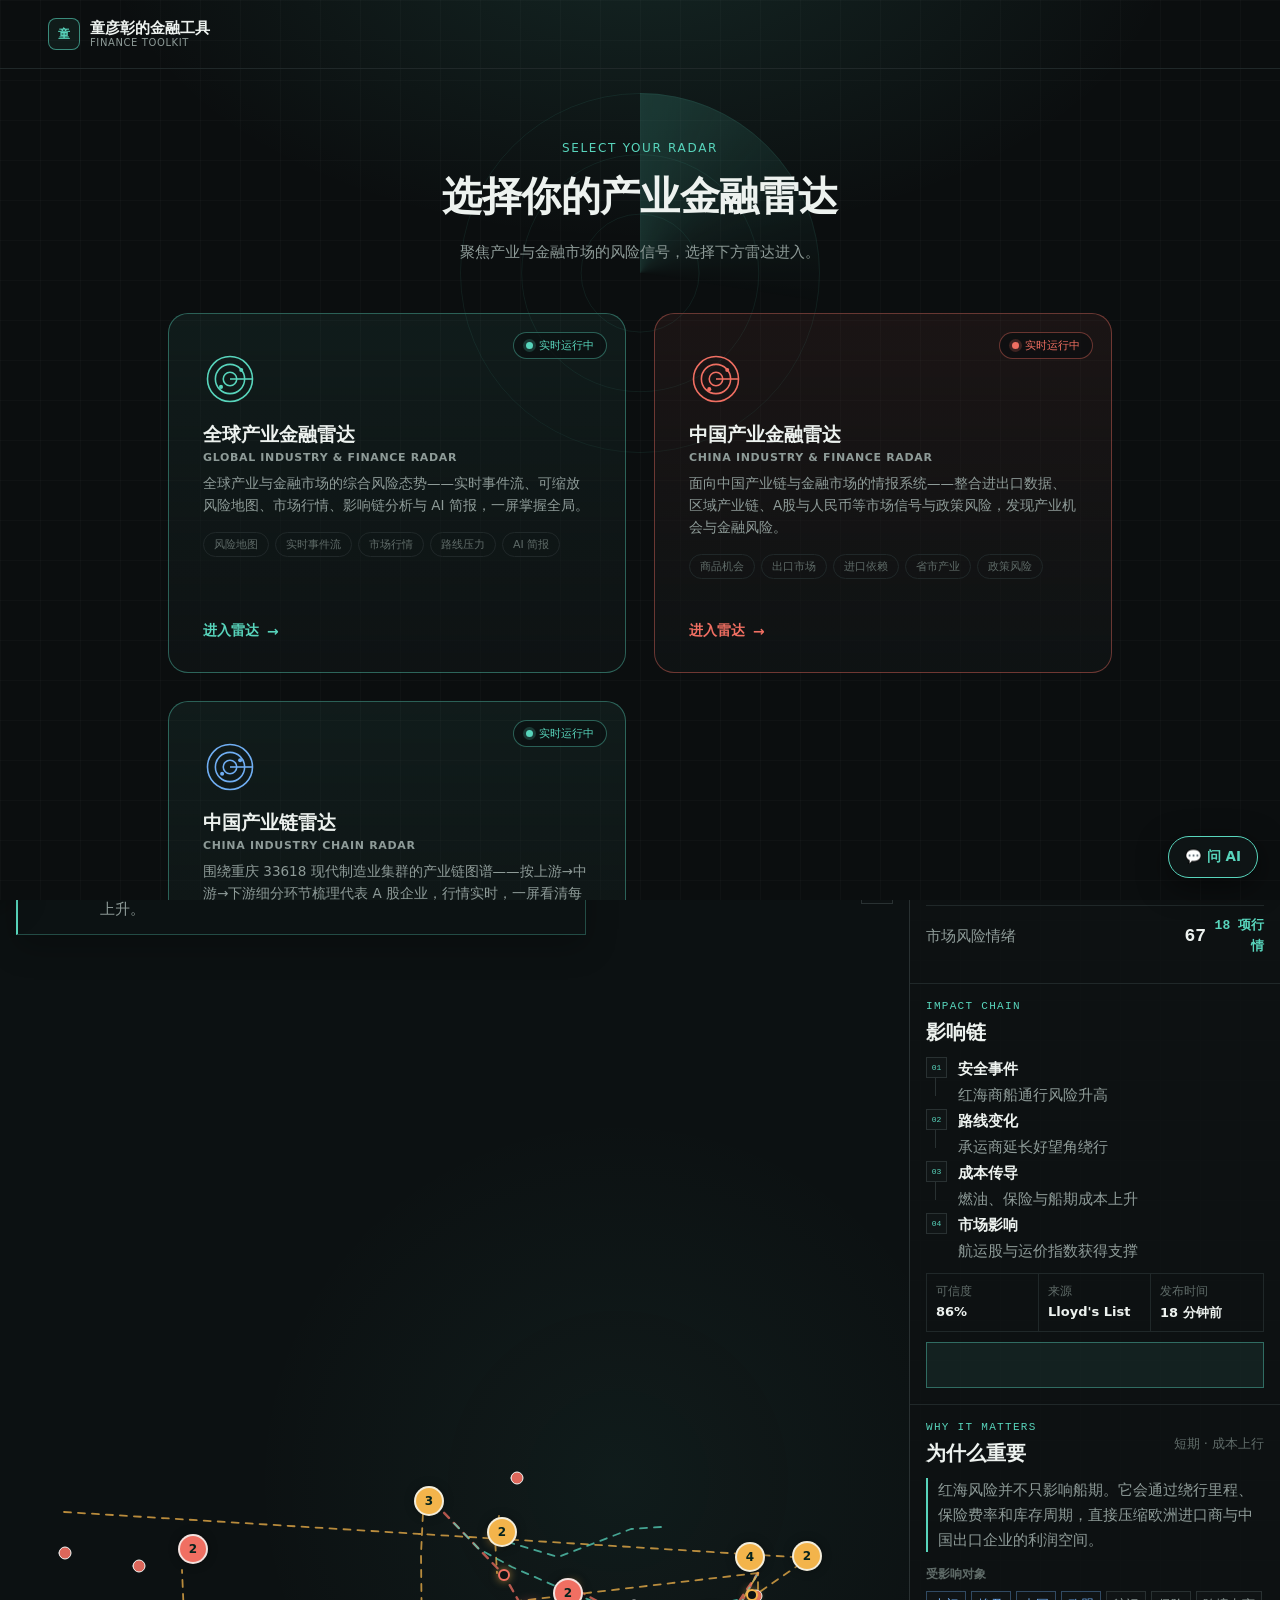
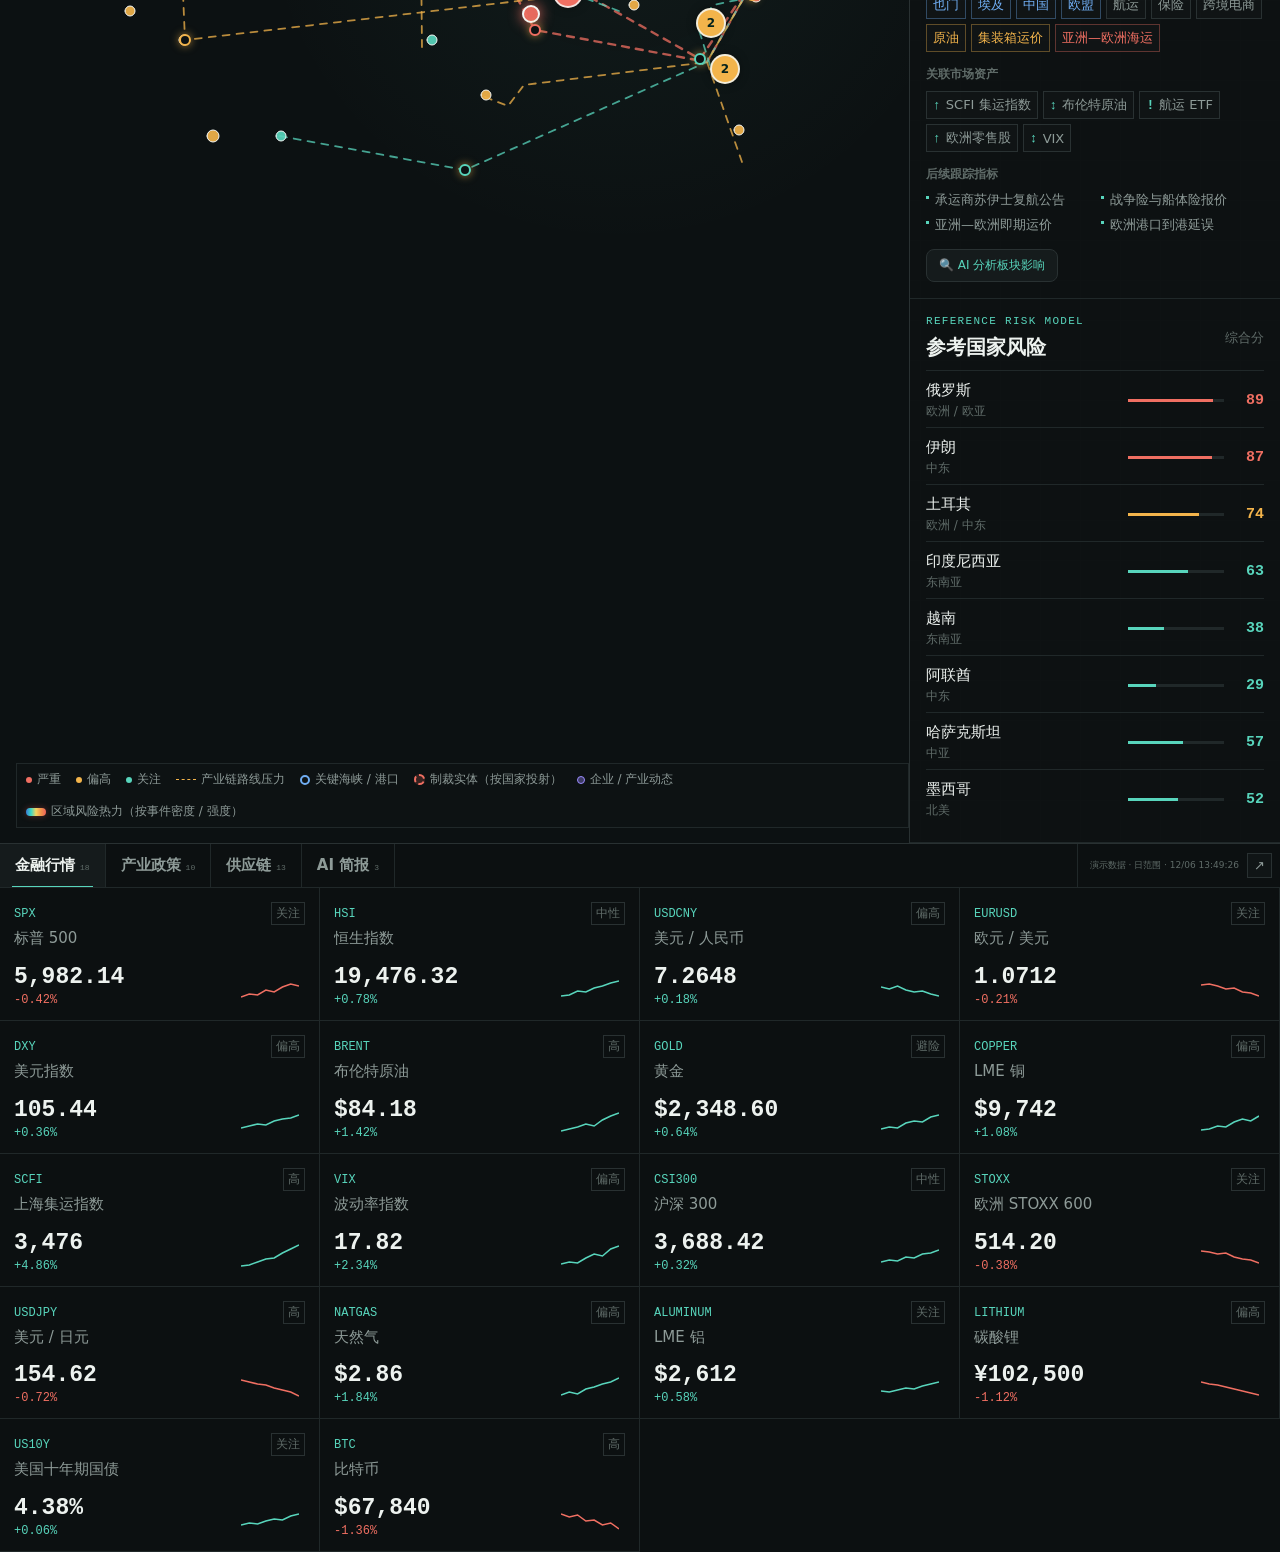
==== 金融雷达/global-app/index.html @ a9cc281f "初始提交：国际·中国产业金融雷达 以物理AI（具身智能）为核心主线的产业金融情报终端，纯 Node.js 零依赖。  - 中国产业金融雷达：省级地图 + 8 个情报标签，全 31 省产业政策与省域产业" ====
<!doctype html>
<html lang="zh-CN">
  <head>
    <meta charset="UTF-8" />
    <meta name="viewport" content="width=device-width, initial-scale=1.0" />
    <meta
      name="description"
      content="GeoTrade Radar - 全球地缘政治、贸易、供应链与金融市场风险终端"
    />
    <title>童彦彰的金融工具</title>
    <link rel="stylesheet" href="./vendor/leaflet/leaflet.css" />
    <link rel="stylesheet" href="./vendor/markercluster/MarkerCluster.css" />
    <link rel="stylesheet" href="./vendor/markercluster/MarkerCluster.Default.css" />
    <link rel="stylesheet" href="./styles.css" />
  </head>
  <body>

    <!-- 登录后：雷达选择界面 -->
    <div class="radar-select" id="radar-select">
      <header class="rs-header">
        <div class="rs-brand">
          <span class="rs-brand-mark">童</span>
          <span class="rs-brand-name">
            <strong>童彦彰的金融工具</strong>
            <em>Finance Toolkit</em>
          </span>
        </div>
      </header>

      <section class="rs-hero">
        <div class="rs-sweep" aria-hidden="true">
          <span class="rs-ring"></span>
          <span class="rs-ring"></span>
          <span class="rs-ring"></span>
          <span class="rs-beam"></span>
        </div>
        <span class="rs-eyebrow">SELECT YOUR RADAR</span>
        <h1>选择你的产业金融雷达</h1>
        <p style="white-space:nowrap">聚焦产业与金融市场的风险信号，选择下方雷达进入。</p>
      </section>

      <section class="rs-grid">
        <button class="rs-card rs-card--active rs-card--wide" data-radar="global" type="button" data-accent="teal">
          <span class="rs-status rs-status--live"><i></i>实时运行中</span>
          <span class="rs-ico" aria-hidden="true">
            <svg viewBox="0 0 48 48"><circle cx="24" cy="24" r="20"/><circle cx="24" cy="24" r="13"/><circle cx="24" cy="24" r="6"/><line class="rs-ico-sweep" x1="24" y1="24" x2="44" y2="24"/><circle class="rs-blip" cx="34" cy="16" r="1.8"/><circle class="rs-blip" cx="16" cy="31" r="1.8"/></svg>
          </span>
          <h2>全球产业金融雷达<em>Global Industry &amp; Finance Radar</em></h2>
          <p>全球产业与金融市场的综合风险态势——实时事件流、可缩放风险地图、市场行情、影响链分析与 AI 简报，一屏掌握全局。</p>
          <div class="rs-tags">
            <span>风险地图</span><span>实时事件流</span><span>市场行情</span><span>路线压力</span><span>AI 简报</span>
          </div>
          <span class="rs-enter">进入雷达 <b aria-hidden="true">→</b></span>
        </button>

        <button class="rs-card rs-card--active rs-card--china" data-radar="china" type="button" data-accent="red">
          <span class="rs-status rs-status--live"><i></i>实时运行中</span>
          <span class="rs-ico" aria-hidden="true">
            <svg viewBox="0 0 48 48"><circle cx="24" cy="24" r="20"/><circle cx="24" cy="24" r="13"/><circle cx="24" cy="24" r="6"/><line class="rs-ico-sweep" x1="24" y1="24" x2="44" y2="24"/><circle class="rs-blip" cx="34" cy="16" r="1.8"/><circle class="rs-blip" cx="18" cy="33" r="1.8"/></svg>
          </span>
          <h2>中国产业金融雷达<em>China Industry &amp; Finance Radar</em></h2>
          <p>面向中国产业链与金融市场的情报系统——整合进出口数据、区域产业链、A股与人民币等市场信号与政策风险，发现产业机会与金融风险。</p>
          <div class="rs-tags">
            <span>商品机会</span><span>出口市场</span><span>进口依赖</span><span>省市产业</span><span>政策风险</span>
          </div>
          <span class="rs-enter">进入雷达 <b aria-hidden="true">→</b></span>
        </button>

        <button class="rs-card rs-card--active rs-card--chain" data-radar="chain" type="button" data-accent="blue">
          <span class="rs-status rs-status--live"><i></i>实时运行中</span>
          <span class="rs-ico" aria-hidden="true">
            <svg viewBox="0 0 48 48"><circle cx="24" cy="24" r="20"/><circle cx="24" cy="24" r="13"/><circle cx="24" cy="24" r="6"/><line class="rs-ico-sweep" x1="24" y1="24" x2="44" y2="24"/><circle class="rs-blip" cx="33" cy="18" r="1.8"/><circle class="rs-blip" cx="17" cy="30" r="1.8"/></svg>
          </span>
          <h2>中国产业链雷达<em>China Industry Chain Radar</em></h2>
          <p>围绕重庆 33618 现代制造业集群的产业链图谱——按上游→中游→下游细分环节梳理代表 A 股企业，行情实时，一屏看清每条产业链的全貌与冷暖。</p>
          <div class="rs-tags">
            <span>产业链图谱</span><span>上下游细分</span><span>代表企业</span><span>实时行情</span><span>33618 集群</span>
          </div>
          <span class="rs-enter">进入雷达 <b aria-hidden="true">→</b></span>
        </button>
      </section>
    </div>

    <div class="app-shell" id="app-shell" hidden>
      <header class="topbar">
        <button class="icon-button mobile-menu" id="mobile-menu" type="button" title="切换事件流">
          <span aria-hidden="true">☰</span>
        </button>

        <div class="topbar-home">
          <button class="topbar-back" id="global-back" type="button" title="返回雷达选择"><span aria-hidden="true">←</span> 返回</button>
          <div class="brand-lockup" id="brand-home" role="button" tabindex="0" title="返回雷达选择" aria-label="返回雷达选择">
            <div class="brand-mark">童</div>
            <div>
              <strong>童彦彰的金融工具</strong>
              <span>全球产业金融风险终端</span>
            </div>
          </div>
        </div>


        <div class="topbar-actions">
          <div class="period-selector" id="period-selector" aria-label="数据时间范围">
            <button class="period-button active" data-period="day" type="button">日</button>
            <button class="period-button" data-period="week" type="button">周</button>
            <button class="period-button" data-period="month" type="button">月</button>
          </div>
          <div class="reading-controls" aria-label="阅读字号">
            <span>阅读字号</span>
            <button class="reading-button" id="font-decrease" type="button" title="减小字号">A−</button>
            <button class="reading-button active" id="font-increase" type="button" title="增大字号">A+</button>
          </div>
          <div class="live-state" id="sync-state" title="数据同步状态">
            <i></i>
            <span id="sync-mode">正在同步</span>
          </div>
          <div class="updated-at">
            <span>最近更新</span>
            <strong id="updated-at">14:32 CST</strong>
          </div>
          <button class="icon-button" id="refresh-data" type="button" title="刷新数据">
            <span aria-hidden="true">↻</span>
          </button>
        </div>
      </header>

      <aside class="event-rail" id="event-rail">
        <div class="rail-heading">
          <div>
            <span class="eyebrow">LIVE EVENT STREAM</span>
            <h1>全球事件流</h1>
          </div>
          <span class="event-count" id="event-count">20</span>
        </div>

        <div class="filter-row" id="category-filters" aria-label="事件分类筛选"></div>

        <label class="risk-toggle">
          <input id="high-risk-only" type="checkbox" />
          <span></span>
          仅显示高风险事件
        </label>

        <label class="risk-toggle">
          <input id="my-radar-only" type="checkbox" />
          <span></span>
          我的雷达（按我的画像过滤）
          <button class="icon-button" id="profile-edit-button" type="button" title="设置我的画像" style="margin-left:auto">⚙</button>
        </label>

        <div class="event-list" id="event-list" aria-live="polite"></div>
      </aside>

      <main class="workspace">
        <section class="risk-overview" aria-label="全球风险总览">
          <div class="overview-intro">
            <span class="eyebrow" id="risk-period-label">DAILY RISK PULSE</span>
            <h2 id="risk-overview-title">今日全球风险总览</h2>
            <p id="risk-overview-summary">正在同步全球事件、市场行情与官方制裁更新。</p>
            <div class="source-strip" id="data-sources" aria-label="数据来源状态"></div>
          </div>
          <div class="overview-metric" title="地缘政治风险 = 当前『能源 / 制裁』类实时事件的平均风险分。系统按关键词给每条事件打分（war/ban/sanction/crisis→高分），再取均值。分越高=地缘扰动越强。数据来源：GDELT / Google News / RSS 实时事件。">
            <span>地缘政治风险 <i class="metric-info">ⓘ</i></span>
            <strong class="negative" id="geopolitical-risk">82</strong>
            <small id="geopolitical-risk-note">高风险事件综合</small>
          </div>
          <div class="overview-metric" title="产业政策风险 = 当前『政策 / 制裁管制』类实时事件的平均风险分（关税 / 出口管制类关键词得高分）。分越高=政策扰动越强。数据来源：实时全球事件流。">
            <span>产业政策风险 <i class="metric-info">ⓘ</i></span>
            <strong class="negative" id="policy-risk">76</strong>
            <small id="policy-risk-note">关税 / 出口管制</small>
          </div>
          <div class="overview-metric" title="供应链压力 = 当前『航运 / 供应链』类实时事件的平均风险分（红海 / 港口 / 断供类关键词得高分）。分越高=供应链越紧张。数据来源：实时全球事件流。">
            <span>供应链压力 <i class="metric-info">ⓘ</i></span>
            <strong class="negative" id="supply-risk">78</strong>
            <small id="supply-risk-note">航运 / 港口 / 路线</small>
          </div>
          <div class="overview-metric" title="市场风险情绪 = 有VIX恐慌指数时按 40+(VIX−12)×3 算；无VIX时按 48 + 各市场当日涨跌幅绝对值之和。分越高=市场越恐慌波动。数据来源：VIX / 全球市场实时行情。">
            <span>市场风险情绪 <i class="metric-info">ⓘ</i></span>
            <strong class="status-high" id="market-risk">65</strong>
            <small id="market-risk-note">行情同步中</small>
          </div>
          <div class="overview-opportunity">
            <span>机会信号</span>
            <strong>东南亚先进制造</strong>
            <small>供应链替代 · 机会分 81</small>
          </div>
        </section>

        <section class="map-stage" aria-label="全球事件地图">
          <div class="map-toolbar">
            <div>
              <span class="eyebrow">GLOBAL EVENT MAP</span>
              <h2>全球产业金融风险态势</h2>
            </div>
            <div class="map-metrics">
              <div>
                <span>高风险事件</span>
                <strong id="high-risk-count">8</strong>
              </div>
              <div>
                <span>受影响路线</span>
                <strong>12</strong>
              </div>
              <div>
                <span>市场压力</span>
                <strong class="status-high">偏高</strong>
              </div>
            </div>
            <div class="map-layer-controls" id="map-layer-controls" aria-label="地图图层">
              <button class="layer-button active" data-layer="events" type="button">事件 <b>20</b></button>
              <button class="layer-button active" data-layer="routes" type="button">路线 <b>6</b></button>
              <button class="layer-button active" data-layer="chokepoints" type="button">海峡 <b>8</b></button>
              <button class="layer-button" data-layer="ports" type="button">港口 <b>8</b></button>
              <button class="layer-button" data-layer="industry" type="button">企业动态 <b id="industry-layer-count">0</b></button>
              <button class="layer-button" data-layer="heatmap" type="button">风险热力图</button>
            </div>
          </div>

          <div class="map-canvas" id="map-canvas">
            <img
              class="detailed-world-map"
              src="https://raw.githubusercontent.com/flekschas/simple-world-map/master/world-map.min.svg"
              alt=""
              aria-hidden="true"
            />
            <div id="leaflet-map" aria-label="可缩放全球风险地图"></div>
            <svg class="world-map" viewBox="0 0 1000 500" aria-hidden="true">
              <defs>
                <pattern id="grid" width="50" height="50" patternUnits="userSpaceOnUse">
                  <path d="M 50 0 L 0 0 0 50" fill="none" stroke="currentColor" stroke-width="0.7" />
                </pattern>
                <filter id="soft-glow">
                  <feGaussianBlur stdDeviation="2.5" result="coloredBlur" />
                  <feMerge>
                    <feMergeNode in="coloredBlur" />
                    <feMergeNode in="SourceGraphic" />
                  </feMerge>
                </filter>
              </defs>
              <rect width="1000" height="500" class="map-grid" fill="url(#grid)" />
              <g class="continents">
                <path d="M78 113 L121 76 205 68 263 96 286 133 257 161 226 154 208 185 175 198 148 174 112 168 90 145Z" />
                <path d="M222 203 L254 220 270 265 259 309 277 343 249 413 224 390 214 333 194 292 198 245Z" />
                <path d="M449 91 L501 70 548 80 564 109 609 98 647 116 696 112 731 137 790 132 842 159 883 188 856 214 797 201 760 219 713 211 672 188 625 191 591 170 546 175 522 149 476 151 446 128Z" />
                <path d="M491 181 L542 178 582 211 605 267 582 331 542 386 511 361 501 309 473 269 466 219Z" />
                <path d="M801 323 L850 307 903 334 916 372 880 398 830 389 796 358Z" />
                <path d="M390 116 L414 103 432 113 423 133 399 139Z" />
                <path d="M906 212 L924 221 918 244 903 237Z" />
              </g>
              <g class="country-lines">
                <path d="M112 108 L151 126 173 116 205 137 250 132" />
                <path d="M128 164 L154 143 205 151 230 178" />
                <path d="M205 221 L240 247 221 279 264 300" />
                <path d="M218 319 L256 344 M229 373 L260 389" />
                <path d="M477 121 L518 112 545 131 570 111 600 132 640 118" />
                <path d="M528 174 L540 210 575 226 591 255" />
                <path d="M492 235 L536 250 568 239 602 273" />
                <path d="M513 296 L552 283 585 309 M533 341 L566 353" />
                <path d="M619 141 L650 166 684 150 712 176 750 166 790 193 826 186" />
                <path d="M643 188 L682 204 710 195 744 219 780 211 818 235" />
                <path d="M705 229 L742 248 775 237 806 263" />
                <path d="M809 334 L848 351 878 337 M826 379 L866 365 898 381" />
              </g>
              <g class="route-lines" filter="url(#soft-glow)">
                <path d="M760 205 Q625 125 500 205" />
                <path d="M755 214 Q650 280 570 247" />
                <path d="M735 226 Q835 280 876 350" />
                <path d="M720 211 Q490 300 245 185" />
              </g>
              <g class="map-labels">
                <text x="160" y="135">NORTH AMERICA</text>
                <text x="220" y="300">SOUTH AMERICA</text>
                <text x="515" y="125">EUROPE</text>
                <text x="520" y="265">AFRICA</text>
                <text x="725" y="160">ASIA</text>
                <text x="835" y="360">OCEANIA</text>
                <text x="576" y="198">SUEZ</text>
                <text x="642" y="209">HORMUZ</text>
                <text x="750" y="247">MALACCA</text>
                <text x="200" y="222">PANAMA</text>
              </g>
            </svg>

            <div class="map-markers" id="map-markers"></div>

            <div class="map-actions">
              <button class="icon-button" id="map-zoom-in" type="button" title="放大地图">＋</button>
              <button class="icon-button" id="map-zoom-out" type="button" title="缩小地图">−</button>
              <button class="icon-button" id="map-reset" type="button" title="重置地图">⌂</button>
            </div>

            <div class="map-legend">
              <span><i class="critical"></i> 严重</span>
              <span><i class="elevated"></i> 偏高</span>
              <span><i class="guarded"></i> 关注</span>
              <span class="route-legend">产业链路线压力</span>
              <span class="node-legend">关键海峡 / 港口</span>
              <span class="sanction-legend">制裁实体（按国家投射）</span>
              <span class="industry-legend">企业 / 产业动态</span>
              <span class="heatmap-legend">区域风险热力（按事件密度 / 强度）</span>
            </div>

            <div class="route-snapshot">
              <span class="eyebrow">ROUTE PRESSURE</span>
              <div><strong>88</strong><span>中国—欧洲海运</span><b class="negative">+18% 成本</b></div>
              <div><strong>86</strong><span>波斯湾—东亚能源</span><b class="negative">+9% 保险</b></div>
              <div><strong>79</strong><span>黑海—地中海粮食</span><b class="negative">+7% 运费</b></div>
            </div>

            <div class="map-focus" id="map-focus">
              <div class="focus-score">
                <span>影响分</span>
                <strong id="focus-score">88</strong>
              </div>
              <div>
                <span class="focus-category" id="focus-category">供应链</span>
                <h3 id="focus-title">红海航运风险再度上升</h3>
                <p class="focus-original" id="focus-original" lang="und" hidden></p>
                <p id="focus-summary">多家承运商延长绕行计划，亚洲至欧洲航线成本与保险溢价同步上升。</p>
              </div>
            </div>
          </div>
        </section>

        <aside class="insight-rail">
          <section class="signal-section">
            <div class="section-heading">
              <div>
                <span class="eyebrow">LIVE DERIVED SIGNALS</span>
                <h2>实时关键信号</h2>
              </div>
              <span class="signal-level">风险偏高</span>
            </div>
            <div class="signal-list">
              <div class="signal-row">
                <span>航运压力指数</span>
                <strong id="shipping-pressure">78</strong>
                <b class="negative" id="shipping-pressure-note">5 条事件</b>
              </div>
              <div class="signal-row">
                <span>政策不确定性</span>
                <strong id="policy-uncertainty">71</strong>
                <b class="negative" id="policy-uncertainty-note">8 条事件</b>
              </div>
              <div class="signal-row">
                <span>市场风险情绪</span>
                <strong id="market-sentiment">65</strong>
                <b class="positive" id="market-sentiment-note">9 项行情</b>
              </div>
            </div>
          </section>

          <section class="selected-detail">
            <div class="section-heading compact">
              <div>
                <span class="eyebrow">IMPACT CHAIN</span>
                <h2>影响链</h2>
              </div>
            </div>
            <ol class="impact-chain" id="impact-chain"></ol>
            <div class="detail-meta">
              <div>
                <span>可信度</span>
                <strong id="detail-confidence">86%</strong>
              </div>
              <div>
                <span>来源</span>
                <strong id="detail-source">Lloyd's List</strong>
              </div>
              <div>
                <span>发布时间</span>
                <strong id="detail-time">18 分钟前</strong>
              </div>
            </div>
          </section>

          <section class="decision-context">
            <div class="section-heading compact">
              <div>
                <span class="eyebrow">WHY IT MATTERS</span>
                <h2>为什么重要</h2>
              </div>
              <span id="detail-horizon">短期 · 成本上行</span>
            </div>
            <p class="why-text" id="why-text"></p>
            <div class="context-group">
              <h3>受影响对象</h3>
              <div class="entity-chips" id="affected-entities"></div>
            </div>
            <div class="context-group">
              <h3>关联市场资产</h3>
              <div class="asset-links" id="related-assets"></div>
            </div>
            <div class="context-group">
              <h3>后续跟踪指标</h3>
              <ul class="indicator-list" id="watch-indicators"></ul>
            </div>
            <div class="context-group">
              <button id="g-analyze-btn" class="cn-analyze-btn" type="button">🔍 AI 分析板块影响</button>
              <div id="g-analyze-result"></div>
            </div>
          </section>

          <section class="country-risk">
            <div class="section-heading compact">
              <div>
                <span class="eyebrow">REFERENCE RISK MODEL</span>
                <h2>参考国家风险</h2>
              </div>
              <span>综合分</span>
            </div>
            <div id="country-risk-list"></div>
          </section>
        </aside>

        <section class="analysis-dock">
          <div class="dock-tabs" id="dock-tabs" role="tablist"></div>
          <div class="dock-actions">
            <span id="dock-status">模拟数据 · 2 分钟前</span>
            <button class="icon-button" id="expand-dock" type="button" title="展开面板">↗</button>
          </div>
          <div class="dock-content" id="dock-content"></div>
        </section>
      </main>
    </div>

    <div class="toast" id="toast" role="status" aria-live="polite"></div>


    <script src="./vendor/leaflet/leaflet.js"></script>
    <script src="./vendor/markercluster/leaflet.markercluster.js"></script>
    <script src="./vendor/leaflet-heat.js"></script>
    <div class="modal-overlay" id="profile-modal" hidden>
      <div class="modal-card" role="dialog" aria-modal="true" aria-labelledby="profile-modal-title">
        <button class="icon-button modal-close" id="profile-modal-close" type="button" title="关闭">✕</button>
        <h2 id="profile-modal-title">我的画像</h2>
        <p class="modal-subtitle">填写后，勾选“我的雷达”即可只看与你业务相关的事件。多个值用中文或英文逗号分隔。</p>
        <form id="profile-form" class="modal-form">
          <label>
            品类关键词（如：锂电池, 光伏, 家具）
            <input type="text" id="profile-hs" placeholder="锂电池, 光伏" />
          </label>
          <label>
            主要出口市场（如：美国, 欧盟, 东南亚）
            <input type="text" id="profile-countries" placeholder="美国, 欧盟" />
          </label>
          <label>
            关注航线（如：红海, 亚洲—欧洲, 太平洋）
            <input type="text" id="profile-routes" placeholder="红海, 亚洲—欧洲" />
          </label>
          <label>
            企业微信预警机器人 Webhook（选填）
            <input type="url" id="profile-webhook" placeholder="https://qyapi.weixin.qq.com/cgi-bin/webhook/send?key=..." />
          </label>
          <label class="risk-toggle">
            <input type="checkbox" id="profile-email-alerts" />
            <span></span>
            同时发送邮件预警到我的注册邮箱
          </label>
          <p class="modal-error" id="profile-error" hidden></p>
          <button class="modal-submit" id="profile-save" type="submit">保存画像</button>
        </form>
      </div>
    </div>

    <script src="./app.js"></script>
    <script src="./upgrade.js"></script>
    <script src="./live-data.js"></script>
    <script src="./account.js"></script>
    <script src="./profile.js"></script>
    <script src="./ai-assistant.js"></script>
    <script src="./tooltip.js"></script>
    <script src="./track.js"></script>
  </body>
</html>
---- 金融雷达/global-app/vendor/leaflet/leaflet.css ----
/* required styles */

.leaflet-pane,
.leaflet-tile,
.leaflet-marker-icon,
.leaflet-marker-shadow,
.leaflet-tile-container,
.leaflet-pane > svg,
.leaflet-pane > canvas,
.leaflet-zoom-box,
.leaflet-image-layer,
.leaflet-layer {
	position: absolute;
	left: 0;
	top: 0;
	}
.leaflet-container {
	overflow: hidden;
	}
.leaflet-tile,
.leaflet-marker-icon,
.leaflet-marker-shadow {
	-webkit-user-select: none;
	   -moz-user-select: none;
	        user-select: none;
	  -webkit-user-drag: none;
	}
/* Prevents IE11 from highlighting tiles in blue */
.leaflet-tile::selection {
	background: transparent;
}
/* Safari renders non-retina tile on retina better with this, but Chrome is worse */
.leaflet-safari .leaflet-tile {
	image-rendering: -webkit-optimize-contrast;
	}
/* hack that prevents hw layers "stretching" when loading new tiles */
.leaflet-safari .leaflet-tile-container {
	width: 1600px;
	height: 1600px;
	-webkit-transform-origin: 0 0;
	}
.leaflet-marker-icon,
.leaflet-marker-shadow {
	display: block;
	}
/* .leaflet-container svg: reset svg max-width decleration shipped in Joomla! (joomla.org) 3.x */
/* .leaflet-container img: map is broken in FF if you have max-width: 100% on tiles */
.leaflet-container .leaflet-overlay-pane svg {
	max-width: none !important;
	max-height: none !important;
	}
.leaflet-container .leaflet-marker-pane img,
.leaflet-container .leaflet-shadow-pane img,
.leaflet-container .leaflet-tile-pane img,
.leaflet-container img.leaflet-image-layer,
.leaflet-container .leaflet-tile {
	max-width: none !important;
	max-height: none !important;
	width: auto;
	padding: 0;
	}

.leaflet-container img.leaflet-tile {
	/* See: https://bugs.chromium.org/p/chromium/issues/detail?id=600120 */
	mix-blend-mode: plus-lighter;
}

.leaflet-container.leaflet-touch-zoom {
	-ms-touch-action: pan-x pan-y;
	touch-action: pan-x pan-y;
	}
.leaflet-container.leaflet-touch-drag {
	-ms-touch-action: pinch-zoom;
	/* Fallback for FF which doesn't support pinch-zoom */
	touch-action: none;
	touch-action: pinch-zoom;
}
.leaflet-container.leaflet-touch-drag.leaflet-touch-zoom {
	-ms-touch-action: none;
	touch-action: none;
}
.leaflet-container {
	-webkit-tap-highlight-color: transparent;
}
.leaflet-container a {
	-webkit-tap-highlight-color: rgba(51, 181, 229, 0.4);
}
.leaflet-tile {
	filter: inherit;
	visibility: hidden;
	}
.leaflet-tile-loaded {
	visibility: inherit;
	}
.leaflet-zoom-box {
	width: 0;
	height: 0;
	-moz-box-sizing: border-box;
	     box-sizing: border-box;
	z-index: 800;
	}
/* workaround for https://bugzilla.mozilla.org/show_bug.cgi?id=888319 */
.leaflet-overlay-pane svg {
	-moz-user-select: none;
	}

.leaflet-pane         { z-index: 400; }

.leaflet-tile-pane    { z-index: 200; }
.leaflet-overlay-pane { z-index: 400; }
.leaflet-shadow-pane  { z-index: 500; }
.leaflet-marker-pane  { z-index: 600; }
.leaflet-tooltip-pane   { z-index: 650; }
.leaflet-popup-pane   { z-index: 700; }

.leaflet-map-pane canvas { z-index: 100; }
.leaflet-map-pane svg    { z-index: 200; }

.leaflet-vml-shape {
	width: 1px;
	height: 1px;
	}
.lvml {
	behavior: url(#default#VML);
	display: inline-block;
	position: absolute;
	}


/* control positioning */

.leaflet-control {
	position: relative;
	z-index: 800;
	pointer-events: visiblePainted; /* IE 9-10 doesn't have auto */
	pointer-events: auto;
	}
.leaflet-top,
.leaflet-bottom {
	position: absolute;
	z-index: 1000;
	pointer-events: none;
	}
.leaflet-top {
	top: 0;
	}
.leaflet-right {
	right: 0;
	}
.leaflet-bottom {
	bottom: 0;
	}
.leaflet-left {
	left: 0;
	}
.leaflet-control {
	float: left;
	clear: both;
	}
.leaflet-right .leaflet-control {
	float: right;
	}
.leaflet-top .leaflet-control {
	margin-top: 10px;
	}
.leaflet-bottom .leaflet-control {
	margin-bottom: 10px;
	}
.leaflet-left .leaflet-control {
	margin-left: 10px;
	}
.leaflet-right .leaflet-control {
	margin-right: 10px;
	}


/* zoom and fade animations */

.leaflet-fade-anim .leaflet-popup {
	opacity: 0;
	-webkit-transition: opacity 0.2s linear;
	   -moz-transition: opacity 0.2s linear;
	        transition: opacity 0.2s linear;
	}
.leaflet-fade-anim .leaflet-map-pane .leaflet-popup {
	opacity: 1;
	}
.leaflet-zoom-animated {
	-webkit-transform-origin: 0 0;
	    -ms-transform-origin: 0 0;
	        transform-origin: 0 0;
	}
svg.leaflet-zoom-animated {
	will-change: transform;
}

.leaflet-zoom-anim .leaflet-zoom-animated {
	-webkit-transition: -webkit-transform 0.25s cubic-bezier(0,0,0.25,1);
	   -moz-transition:    -moz-transform 0.25s cubic-bezier(0,0,0.25,1);
	        transition:         transform 0.25s cubic-bezier(0,0,0.25,1);
	}
.leaflet-zoom-anim .leaflet-tile,
.leaflet-pan-anim .leaflet-tile {
	-webkit-transition: none;
	   -moz-transition: none;
	        transition: none;
	}

.leaflet-zoom-anim .leaflet-zoom-hide {
	visibility: hidden;
	}


/* cursors */

.leaflet-interactive {
	cursor: pointer;
	}
.leaflet-grab {
	cursor: -webkit-grab;
	cursor:    -moz-grab;
	cursor:         grab;
	}
.leaflet-crosshair,
.leaflet-crosshair .leaflet-interactive {
	cursor: crosshair;
	}
.leaflet-popup-pane,
.leaflet-control {
	cursor: auto;
	}
.leaflet-dragging .leaflet-grab,
.leaflet-dragging .leaflet-grab .leaflet-interactive,
.leaflet-dragging .leaflet-marker-draggable {
	cursor: move;
	cursor: -webkit-grabbing;
	cursor:    -moz-grabbing;
	cursor:         grabbing;
	}

/* marker & overlays interactivity */
.leaflet-marker-icon,
.leaflet-marker-shadow,
.leaflet-image-layer,
.leaflet-pane > svg path,
.leaflet-tile-container {
	pointer-events: none;
	}

.leaflet-marker-icon.leaflet-interactive,
.leaflet-image-layer.leaflet-interactive,
.leaflet-pane > svg path.leaflet-interactive,
svg.leaflet-image-layer.leaflet-interactive path {
	pointer-events: visiblePainted; /* IE 9-10 doesn't have auto */
	pointer-events: auto;
	}

/* visual tweaks */

.leaflet-container {
	background: #ddd;
	outline-offset: 1px;
	}
.leaflet-container a {
	color: #0078A8;
	}
.leaflet-zoom-box {
	border: 2px dotted #38f;
	background: rgba(255,255,255,0.5);
	}


/* general typography */
.leaflet-container {
	font-family: "Helvetica Neue", Arial, Helvetica, sans-serif;
	font-size: 12px;
	font-size: 0.75rem;
	line-height: 1.5;
	}


/* general toolbar styles */

.leaflet-bar {
	box-shadow: 0 1px 5px rgba(0,0,0,0.65);
	border-radius: 4px;
	}
.leaflet-bar a {
	background-color: #fff;
	border-bottom: 1px solid #ccc;
	width: 26px;
	height: 26px;
	line-height: 26px;
	display: block;
	text-align: center;
	text-decoration: none;
	color: black;
	}
.leaflet-bar a,
.leaflet-control-layers-toggle {
	background-position: 50% 50%;
	background-repeat: no-repeat;
	display: block;
	}
.leaflet-bar a:hover,
.leaflet-bar a:focus {
	background-color: #f4f4f4;
	}
.leaflet-bar a:first-child {
	border-top-left-radius: 4px;
	border-top-right-radius: 4px;
	}
.leaflet-bar a:last-child {
	border-bottom-left-radius: 4px;
	border-bottom-right-radius: 4px;
	border-bottom: none;
	}
.leaflet-bar a.leaflet-disabled {
	cursor: default;
	background-color: #f4f4f4;
	color: #bbb;
	}

.leaflet-touch .leaflet-bar a {
	width: 30px;
	height: 30px;
	line-height: 30px;
	}
.leaflet-touch .leaflet-bar a:first-child {
	border-top-left-radius: 2px;
	border-top-right-radius: 2px;
	}
.leaflet-touch .leaflet-bar a:last-child {
	border-bottom-left-radius: 2px;
	border-bottom-right-radius: 2px;
	}

/* zoom control */

.leaflet-control-zoom-in,
.leaflet-control-zoom-out {
	font: bold 18px 'Lucida Console', Monaco, monospace;
	text-indent: 1px;
	}

.leaflet-touch .leaflet-control-zoom-in, .leaflet-touch .leaflet-control-zoom-out  {
	font-size: 22px;
	}


/* layers control */

.leaflet-control-layers {
	box-shadow: 0 1px 5px rgba(0,0,0,0.4);
	background: #fff;
	border-radius: 5px;
	}
.leaflet-control-layers-toggle {
	background-image: url(images/layers.png);
	width: 36px;
	height: 36px;
	}
.leaflet-retina .leaflet-control-layers-toggle {
	background-image: url(images/layers-2x.png);
	background-size: 26px 26px;
	}
.leaflet-touch .leaflet-control-layers-toggle {
	width: 44px;
	height: 44px;
	}
.leaflet-control-layers .leaflet-control-layers-list,
.leaflet-control-layers-expanded .leaflet-control-layers-toggle {
	display: none;
	}
.leaflet-control-layers-expanded .leaflet-control-layers-list {
	display: block;
	position: relative;
	}
.leaflet-control-layers-expanded {
	padding: 6px 10px 6px 6px;
	color: #333;
	background: #fff;
	}
.leaflet-control-layers-scrollbar {
	overflow-y: scroll;
	overflow-x: hidden;
	padding-right: 5px;
	}
.leaflet-control-layers-selector {
	margin-top: 2px;
	position: relative;
	top: 1px;
	}
.leaflet-control-layers label {
	display: block;
	font-size: 13px;
	font-size: 1.08333em;
	}
.leaflet-control-layers-separator {
	height: 0;
	border-top: 1px solid #ddd;
	margin: 5px -10px 5px -6px;
	}

/* Default icon URLs */
.leaflet-default-icon-path { /* used only in path-guessing heuristic, see L.Icon.Default */
	background-image: url(images/marker-icon.png);
	}


/* attribution and scale controls */

.leaflet-container .leaflet-control-attribution {
	background: #fff;
	background: rgba(255, 255, 255, 0.8);
	margin: 0;
	}
.leaflet-control-attribution,
.leaflet-control-scale-line {
	padding: 0 5px;
	color: #333;
	line-height: 1.4;
	}
.leaflet-control-attribution a {
	text-decoration: none;
	}
.leaflet-control-attribution a:hover,
.leaflet-control-attribution a:focus {
	text-decoration: underline;
	}
.leaflet-attribution-flag {
	display: inline !important;
	vertical-align: baseline !important;
	width: 1em;
	height: 0.6669em;
	}
.leaflet-left .leaflet-control-scale {
	margin-left: 5px;
	}
.leaflet-bottom .leaflet-control-scale {
	margin-bottom: 5px;
	}
.leaflet-control-scale-line {
	border: 2px solid #777;
	border-top: none;
	line-height: 1.1;
	padding: 2px 5px 1px;
	white-space: nowrap;
	-moz-box-sizing: border-box;
	     box-sizing: border-box;
	background: rgba(255, 255, 255, 0.8);
	text-shadow: 1px 1px #fff;
	}
.leaflet-control-scale-line:not(:first-child) {
	border-top: 2px solid #777;
	border-bottom: none;
	margin-top: -2px;
	}
.leaflet-control-scale-line:not(:first-child):not(:last-child) {
	border-bottom: 2px solid #777;
	}

.leaflet-touch .leaflet-control-attribution,
.leaflet-touch .leaflet-control-layers,
.leaflet-touch .leaflet-bar {
	box-shadow: none;
	}
.leaflet-touch .leaflet-control-layers,
.leaflet-touch .leaflet-bar {
	border: 2px solid rgba(0,0,0,0.2);
	background-clip: padding-box;
	}


/* popup */

.leaflet-popup {
	position: absolute;
	text-align: center;
	margin-bottom: 20px;
	}
.leaflet-popup-content-wrapper {
	padding: 1px;
	text-align: left;
	border-radius: 12px;
	}
.leaflet-popup-content {
	margin: 13px 24px 13px 20px;
	line-height: 1.3;
	font-size: 13px;
	font-size: 1.08333em;
	min-height: 1px;
	}
.leaflet-popup-content p {
	margin: 17px 0;
	margin: 1.3em 0;
	}
.leaflet-popup-tip-container {
	width: 40px;
	height: 20px;
	position: absolute;
	left: 50%;
	margin-top: -1px;
	margin-left: -20px;
	overflow: hidden;
	pointer-events: none;
	}
.leaflet-popup-tip {
	width: 17px;
	height: 17px;
	padding: 1px;

	margin: -10px auto 0;
	pointer-events: auto;

	-webkit-transform: rotate(45deg);
	   -moz-transform: rotate(45deg);
	    -ms-transform: rotate(45deg);
	        transform: rotate(45deg);
	}
.leaflet-popup-content-wrapper,
.leaflet-popup-tip {
	background: white;
	color: #333;
	box-shadow: 0 3px 14px rgba(0,0,0,0.4);
	}
.leaflet-container a.leaflet-popup-close-button {
	position: absolute;
	top: 0;
	right: 0;
	border: none;
	text-align: center;
	width: 24px;
	height: 24px;
	font: 16px/24px Tahoma, Verdana, sans-serif;
	color: #757575;
	text-decoration: none;
	background: transparent;
	}
.leaflet-container a.leaflet-popup-close-button:hover,
.leaflet-container a.leaflet-popup-close-button:focus {
	color: #585858;
	}
.leaflet-popup-scrolled {
	overflow: auto;
	}

.leaflet-oldie .leaflet-popup-content-wrapper {
	-ms-zoom: 1;
	}
.leaflet-oldie .leaflet-popup-tip {
	width: 24px;
	margin: 0 auto;

	-ms-filter: "progid:DXImageTransform.Microsoft.Matrix(M11=0.70710678, M12=0.70710678, M21=-0.70710678, M22=0.70710678)";
	filter: progid:DXImageTransform.Microsoft.Matrix(M11=0.70710678, M12=0.70710678, M21=-0.70710678, M22=0.70710678);
	}

.leaflet-oldie .leaflet-control-zoom,
.leaflet-oldie .leaflet-control-layers,
.leaflet-oldie .leaflet-popup-content-wrapper,
.leaflet-oldie .leaflet-popup-tip {
	border: 1px solid #999;
	}


/* div icon */

.leaflet-div-icon {
	background: #fff;
	border: 1px solid #666;
	}


/* Tooltip */
/* Base styles for the element that has a tooltip */
.leaflet-tooltip {
	position: absolute;
	padding: 6px;
	background-color: #fff;
	border: 1px solid #fff;
	border-radius: 3px;
	color: #222;
	white-space: nowrap;
	-webkit-user-select: none;
	-moz-user-select: none;
	-ms-user-select: none;
	user-select: none;
	pointer-events: none;
	box-shadow: 0 1px 3px rgba(0,0,0,0.4);
	}
.leaflet-tooltip.leaflet-interactive {
	cursor: pointer;
	pointer-events: auto;
	}
.leaflet-tooltip-top:before,
.leaflet-tooltip-bottom:before,
.leaflet-tooltip-left:before,
.leaflet-tooltip-right:before {
	position: absolute;
	pointer-events: none;
	border: 6px solid transparent;
	background: transparent;
	content: "";
	}

/* Directions */

.leaflet-tooltip-bottom {
	margin-top: 6px;
}
.leaflet-tooltip-top {
	margin-top: -6px;
}
.leaflet-tooltip-bottom:before,
.leaflet-tooltip-top:before {
	left: 50%;
	margin-left: -6px;
	}
.leaflet-tooltip-top:before {
	bottom: 0;
	margin-bottom: -12px;
	border-top-color: #fff;
	}
.leaflet-tooltip-bottom:before {
	top: 0;
	margin-top: -12px;
	margin-left: -6px;
	border-bottom-color: #fff;
	}
.leaflet-tooltip-left {
	margin-left: -6px;
}
.leaflet-tooltip-right {
	margin-left: 6px;
}
.leaflet-tooltip-left:before,
.leaflet-tooltip-right:before {
	top: 50%;
	margin-top: -6px;
	}
.leaflet-tooltip-left:before {
	right: 0;
	margin-right: -12px;
	border-left-color: #fff;
	}
.leaflet-tooltip-right:before {
	left: 0;
	margin-left: -12px;
	border-right-color: #fff;
	}

/* Printing */

@media print {
	/* Prevent printers from removing background-images of controls. */
	.leaflet-control {
		-webkit-print-color-adjust: exact;
		print-color-adjust: exact;
		}
	}
---- 金融雷达/global-app/vendor/markercluster/MarkerCluster.css ----
.leaflet-cluster-anim .leaflet-marker-icon, .leaflet-cluster-anim .leaflet-marker-shadow {
	-webkit-transition: -webkit-transform 0.3s ease-out, opacity 0.3s ease-in;
	-moz-transition: -moz-transform 0.3s ease-out, opacity 0.3s ease-in;
	-o-transition: -o-transform 0.3s ease-out, opacity 0.3s ease-in;
	transition: transform 0.3s ease-out, opacity 0.3s ease-in;
}

.leaflet-cluster-spider-leg {
	/* stroke-dashoffset (duration and function) should match with leaflet-marker-icon transform in order to track it exactly */
	-webkit-transition: -webkit-stroke-dashoffset 0.3s ease-out, -webkit-stroke-opacity 0.3s ease-in;
	-moz-transition: -moz-stroke-dashoffset 0.3s ease-out, -moz-stroke-opacity 0.3s ease-in;
	-o-transition: -o-stroke-dashoffset 0.3s ease-out, -o-stroke-opacity 0.3s ease-in;
	transition: stroke-dashoffset 0.3s ease-out, stroke-opacity 0.3s ease-in;
}
---- 金融雷达/global-app/vendor/markercluster/MarkerCluster.Default.css ----
.marker-cluster-small {
	background-color: rgba(181, 226, 140, 0.6);
	}
.marker-cluster-small div {
	background-color: rgba(110, 204, 57, 0.6);
	}

.marker-cluster-medium {
	background-color: rgba(241, 211, 87, 0.6);
	}
.marker-cluster-medium div {
	background-color: rgba(240, 194, 12, 0.6);
	}

.marker-cluster-large {
	background-color: rgba(253, 156, 115, 0.6);
	}
.marker-cluster-large div {
	background-color: rgba(241, 128, 23, 0.6);
	}

	/* IE 6-8 fallback colors */
.leaflet-oldie .marker-cluster-small {
	background-color: rgb(181, 226, 140);
	}
.leaflet-oldie .marker-cluster-small div {
	background-color: rgb(110, 204, 57);
	}

.leaflet-oldie .marker-cluster-medium {
	background-color: rgb(241, 211, 87);
	}
.leaflet-oldie .marker-cluster-medium div {
	background-color: rgb(240, 194, 12);
	}

.leaflet-oldie .marker-cluster-large {
	background-color: rgb(253, 156, 115);
	}
.leaflet-oldie .marker-cluster-large div {
	background-color: rgb(241, 128, 23);
}

.marker-cluster {
	background-clip: padding-box;
	border-radius: 20px;
	}
.marker-cluster div {
	width: 30px;
	height: 30px;
	margin-left: 5px;
	margin-top: 5px;

	text-align: center;
	border-radius: 15px;
	font: 12px "Helvetica Neue", Arial, Helvetica, sans-serif;
	}
.marker-cluster span {
	line-height: 30px;
	}
---- 金融雷达/global-app/styles.css ----
:root {
  color-scheme: dark;
  --bg: #0b0e0f;
  --surface: #101516;
  --surface-2: #151b1c;
  --surface-3: #1b2223;
  --line: #293132;
  --line-soft: #202829;
  --text: #edf2ef;
  --muted: #8e9b98;
  --faint: #5f6b68;
  --teal: #58d5bc;
  --amber: #f3b44b;
  --red: #f06f62;
  --blue: #70aef3;
  --green: #81c784;
  --sidebar: 326px;
  --insight: 320px;
  --dock: 300px;
  font-family:
    Inter, "Segoe UI", "Microsoft YaHei", system-ui, -apple-system, sans-serif;
}

* {
  box-sizing: border-box;
}

/* 文字选中：暗色终端下用青绿色调，替代刺眼的默认蓝白 */
::selection {
  background: rgba(88, 213, 188, 0.28);
  color: var(--text);
}

/* 键盘焦点兜底：未单独定义 focus 样式的可交互元素也有清晰的青绿焦点环 */
:where(a, button, input, [tabindex]):focus-visible {
  outline: 2px solid rgba(88, 213, 188, 0.65);
  outline-offset: 1px;
}

html,
body {
  min-height: 100%;
}

body {
  margin: 0;
  background: var(--bg);
  color: var(--text);
  overflow: hidden;
}

button,
input {
  font: inherit;
}

button {
  color: inherit;
}

.app-shell {
  min-height: 100vh;
  display: grid;
  grid-template-columns: var(--sidebar) 1fr;
  grid-template-rows: 60px calc(100vh - 60px);
  background:
    linear-gradient(rgba(255, 255, 255, 0.018) 1px, transparent 1px),
    linear-gradient(90deg, rgba(255, 255, 255, 0.018) 1px, transparent 1px),
    var(--bg);
  background-size: 40px 40px;
}

.topbar {
  grid-column: 1 / -1;
  display: grid;
  grid-template-columns: var(--sidebar) minmax(320px, 620px) 1fr;
  align-items: center;
  min-width: 0;
  padding: 0 14px 0 18px;
  border-bottom: 1px solid var(--line);
  background: rgba(11, 14, 15, 0.96);
  z-index: 20;
}
/* 指标说明「ⓘ」：悬停指标卡显示计算方式 */
.metric-info {
  font-style: normal;
  font-size: 9px;
  color: var(--faint);
  cursor: help;
  vertical-align: top;
}
.overview-metric, .overview-opportunity { cursor: help; }
.overview-metric:hover .metric-info, .overview-opportunity:hover .metric-info { color: var(--teal); }

/* 自定义算法说明气泡（tooltip.js 接管原生 title） */
.tip-bubble {
  position: absolute;
  z-index: 2000;
  max-width: 320px;
  padding: 11px 13px;
  border-radius: 10px;
  background: var(--panel-strong, #16202b);
  border: 1px solid var(--border, rgba(255,255,255,.14));
  box-shadow: 0 10px 30px rgba(0,0,0,.45);
  color: var(--text, #e8eef5);
  font-size: 12px;
  line-height: 1.6;
  letter-spacing: .1px;
  opacity: 0;
  transform: translateY(-2px);
  transition: opacity .13s ease, transform .13s ease;
  pointer-events: none;
}
.tip-bubble.is-open { opacity: 1; transform: translateY(0); }
.tip-bubble::before {
  content: "";
  position: absolute;
  left: 50%;
  width: 9px;
  height: 9px;
  margin-left: -5px;
  background: var(--panel-strong, #16202b);
  border-left: 1px solid var(--border, rgba(255,255,255,.14));
  border-top: 1px solid var(--border, rgba(255,255,255,.14));
  transform: rotate(45deg);
}
.tip-bubble.tip-below::before { top: -5px; }
.tip-bubble.tip-above::before { bottom: -5px; border: 0; border-right: 1px solid var(--border, rgba(255,255,255,.14)); border-bottom: 1px solid var(--border, rgba(255,255,255,.14)); }

/* 返回按钮 + 品牌 打包在网格「品牌槽」内，三页导航逻辑统一 */
.topbar-home { display: flex; align-items: center; gap: 12px; min-width: 0; }
.topbar-back {
  display: inline-flex; align-items: center; gap: 4px;
  padding: 7px 13px; border: 1px solid var(--line); border-radius: 8px;
  background: transparent; color: var(--muted); text-decoration: none;
  font-size: 13px; white-space: nowrap; cursor: pointer; flex: 0 0 auto;
  transition: color 120ms, border-color 120ms, background 120ms;
}
.topbar-back:hover { color: var(--teal); border-color: var(--teal); background: rgba(88, 213, 188, 0.08); }
.topbar-back span { font-size: 15px; line-height: 1; }
@media (max-width: 620px) {
  .topbar-back { padding: 7px 9px; }
  .topbar-home .brand-lockup span { display: none; }
}

.brand-lockup {
  display: flex;
  align-items: center;
  gap: 10px;
  min-width: 0;
}

.brand-mark {
  width: 30px;
  height: 30px;
  display: grid;
  place-items: center;
  border: 1px solid rgba(88, 213, 188, 0.6);
  color: var(--teal);
  font-size: 11px;
  font-weight: 800;
  letter-spacing: 1px;
  background: rgba(88, 213, 188, 0.06);
}

.brand-lockup strong,
.brand-lockup span {
  display: block;
  white-space: nowrap;
}

.brand-lockup strong {
  font-size: 14px;
  letter-spacing: 0;
}

.brand-lockup span {
  margin-top: 2px;
  color: var(--muted);
  font-size: 10px;
}

.global-search {
  height: 34px;
  display: grid;
  grid-template-columns: 20px 1fr auto;
  align-items: center;
  gap: 8px;
  padding: 0 9px;
  border: 1px solid var(--line);
  background: var(--surface);
}

.global-search:focus-within {
  border-color: rgba(88, 213, 188, 0.65);
  box-shadow: 0 0 0 2px rgba(88, 213, 188, 0.08);
}

.global-search span {
  color: var(--muted);
  font-size: 21px;
  line-height: 1;
  transform: rotate(-18deg);
}

.global-search input {
  min-width: 0;
  border: 0;
  outline: 0;
  color: var(--text);
  background: transparent;
  font-size: 12px;
}

.global-search input::placeholder {
  color: var(--faint);
}

kbd {
  padding: 1px 5px;
  border: 1px solid var(--line);
  color: var(--faint);
  background: var(--surface-2);
  font: 10px/1.4 monospace;
}

.topbar-actions {
  min-width: 0;
  display: flex;
  align-items: center;
  justify-content: flex-end;
  gap: 13px;
}

.live-state {
  display: flex;
  align-items: center;
  gap: 6px;
  color: var(--muted);
  font-size: 11px;
}

.live-state i {
  width: 6px;
  height: 6px;
  border-radius: 50%;
  background: var(--teal);
  box-shadow: 0 0 10px var(--teal);
}

.updated-at span,
.updated-at strong {
  display: block;
  white-space: nowrap;
}

.updated-at span {
  color: var(--faint);
  font-size: 8px;
  text-transform: uppercase;
}

.updated-at strong {
  margin-top: 2px;
  color: var(--muted);
  font-size: 10px;
  font-weight: 600;
}

.icon-button,
.watch-button,
.text-button,
.tab-button,
.filter-button {
  border: 0;
  cursor: pointer;
}

.icon-button {
  width: 32px;
  height: 32px;
  display: grid;
  place-items: center;
  flex: 0 0 auto;
  border: 1px solid var(--line);
  background: var(--surface);
  color: var(--muted);
  font-size: 17px;
}

.icon-button:hover,
.icon-button:focus-visible {
  border-color: var(--teal);
  color: var(--teal);
}

.watch-button {
  height: 32px;
  display: flex;
  align-items: center;
  gap: 6px;
  padding: 0 8px;
  border: 1px solid rgba(88, 213, 188, 0.5);
  background: rgba(88, 213, 188, 0.08);
  color: var(--teal);
  font-size: 10px;
  font-weight: 700;
}

.watch-button b {
  min-width: 16px;
  height: 16px;
  display: grid;
  place-items: center;
  border-radius: 50%;
  color: #08110f;
  background: var(--teal);
  font-size: 9px;
}

.mobile-menu {
  display: none;
}

.event-rail {
  min-height: 0;
  display: flex;
  flex-direction: column;
  border-right: 1px solid var(--line);
  background: rgba(14, 18, 19, 0.97);
  overflow: hidden;
}

.rail-heading {
  display: flex;
  align-items: flex-end;
  justify-content: space-between;
  padding: 17px 15px 11px;
}

.eyebrow {
  display: block;
  color: var(--teal);
  font: 8px/1.2 ui-monospace, SFMono-Regular, Consolas, monospace;
  letter-spacing: 1.5px;
}

h1,
h2,
h3,
p {
  margin: 0;
}

.rail-heading h1,
.section-heading h2,
.map-toolbar h2 {
  margin-top: 5px;
  font-size: 14px;
  line-height: 1.2;
  letter-spacing: 0;
}

.event-count {
  min-width: 30px;
  height: 22px;
  display: grid;
  place-items: center;
  border: 1px solid var(--line);
  color: var(--muted);
  font: 10px/1 ui-monospace, SFMono-Regular, Consolas, monospace;
}

.filter-row {
  display: flex;
  gap: 3px;
  padding: 0 15px 10px;
  overflow-x: auto;
  scrollbar-width: none;
}

.filter-row::-webkit-scrollbar {
  display: none;
}

.filter-button {
  height: 25px;
  flex: 0 0 auto;
  padding: 0 9px;
  border: 1px solid var(--line);
  background: transparent;
  color: var(--muted);
  font-size: 9px;
}

.filter-button:hover,
.filter-button.active {
  border-color: rgba(88, 213, 188, 0.5);
  background: rgba(88, 213, 188, 0.08);
  color: var(--teal);
}

.risk-toggle {
  display: flex;
  align-items: center;
  gap: 7px;
  padding: 9px 15px;
  border-block: 1px solid var(--line-soft);
  color: var(--muted);
  font-size: 9px;
  cursor: pointer;
}

.risk-toggle input {
  position: absolute;
  opacity: 0;
}

.risk-toggle span {
  width: 23px;
  height: 12px;
  position: relative;
  border: 1px solid var(--line);
  background: var(--surface-3);
}

.risk-toggle span::after {
  content: "";
  width: 6px;
  height: 6px;
  position: absolute;
  top: 2px;
  left: 3px;
  background: var(--muted);
  transition: 160ms ease;
}

.risk-toggle input:checked + span {
  border-color: rgba(240, 111, 98, 0.6);
  background: rgba(240, 111, 98, 0.08);
}

.risk-toggle input:checked + span::after {
  left: 12px;
  background: var(--red);
}

.event-list {
  min-height: 0;
  overflow-y: auto;
  scrollbar-color: var(--line) transparent;
}

.event-card {
  width: 100%;
  display: grid;
  grid-template-columns: 40px 1fr;
  gap: 10px;
  padding: 12px 15px;
  border: 0;
  border-bottom: 1px solid var(--line-soft);
  background: transparent;
  color: inherit;
  text-align: left;
  cursor: pointer;
}

.event-card:hover,
.event-card.active {
  background: var(--surface-2);
}

.event-card.active {
  box-shadow: inset 2px 0 var(--teal);
}

.risk-score {
  width: 36px;
  height: 36px;
  display: grid;
  place-items: center;
  border: 1px solid var(--line);
  color: var(--amber);
  background: rgba(243, 180, 75, 0.05);
  font: 700 11px/1 ui-monospace, SFMono-Regular, Consolas, monospace;
}

.risk-score.critical {
  border-color: rgba(240, 111, 98, 0.35);
  color: var(--red);
  background: rgba(240, 111, 98, 0.06);
}

.risk-score.guarded {
  color: var(--teal);
  background: rgba(88, 213, 188, 0.04);
}

.event-meta,
.event-tags {
  display: flex;
  align-items: center;
  flex-wrap: wrap;
  gap: 5px;
}

.event-meta {
  margin-bottom: 5px;
  color: var(--faint);
  font-size: 8px;
}

.event-meta .category {
  color: var(--teal);
  text-transform: uppercase;
}

.event-card h3 {
  font-size: 11px;
  line-height: 1.45;
  font-weight: 650;
}

.event-card p {
  display: -webkit-box;
  margin-top: 5px;
  overflow: hidden;
  color: var(--muted);
  font-size: 9px;
  line-height: 1.5;
  -webkit-box-orient: vertical;
  -webkit-line-clamp: 2;
}

/* 事件卡片里的外文原标题：中文标题下方的一行灰色小字 */
.event-card p.event-original {
  margin-top: 3px;
  color: var(--muted);
  font-size: 8.5px;
  font-style: italic;
  opacity: 0.72;
  -webkit-line-clamp: 1;
}

/* 事件卡片：英文标题下方的中文译文（面向中文用户，需清晰可读） */
.event-card p.event-translation {
  margin: 4px 0 0;
  color: var(--teal);
  font-size: 12.5px;
  line-height: 1.5;
  font-weight: 600;
  display: -webkit-box;
  -webkit-box-orient: vertical;
  -webkit-line-clamp: 2;
  overflow: hidden;
}

/* 焦点面板里的外文原标题 */
.focus-original {
  margin-top: 4px;
  color: var(--muted);
  font-size: 11px;
  font-style: italic;
  opacity: 0.75;
}

.event-tags {
  margin-top: 7px;
}

.event-tags span,
.mini-tag {
  padding: 2px 5px;
  border: 1px solid var(--line-soft);
  color: var(--faint);
  background: rgba(255, 255, 255, 0.015);
  font-size: 7px;
}

.workspace {
  min-width: 0;
  min-height: 0;
  display: grid;
  grid-template-columns: minmax(0, 1fr) var(--insight);
  grid-template-rows: minmax(280px, 1fr) var(--dock);
}

.map-stage {
  min-width: 0;
  min-height: 0;
  position: relative;
  overflow: hidden;
  border-right: 1px solid var(--line);
}

.map-toolbar {
  height: 65px;
  display: flex;
  align-items: center;
  justify-content: space-between;
  gap: 24px;
  padding: 0 18px;
  border-bottom: 1px solid var(--line-soft);
  background: rgba(13, 17, 18, 0.86);
}

.map-metrics {
  display: flex;
  align-items: center;
  gap: 22px;
}

.map-metrics div {
  min-width: 70px;
}

.map-metrics span,
.map-metrics strong {
  display: block;
  text-align: right;
}

.map-metrics span {
  color: var(--faint);
  font-size: 8px;
}

.map-metrics strong {
  margin-top: 4px;
  font: 700 13px/1 ui-monospace, SFMono-Regular, Consolas, monospace;
}

.status-high {
  color: var(--amber);
}

.map-canvas {
  height: calc(100% - 65px);
  min-height: 250px;
  position: relative;
  overflow: hidden;
  background:
    radial-gradient(circle at 68% 42%, rgba(88, 213, 188, 0.055), transparent 32%),
    #0c1112;
}

.world-map {
  width: 100%;
  height: 100%;
  position: absolute;
  inset: 0;
  color: rgba(129, 145, 141, 0.12);
  preserveaspectratio: none;
}

.map-grid {
  color: rgba(142, 155, 152, 0.13);
}

.continents path {
  fill: #182021;
  stroke: #34403e;
  stroke-width: 1.2px;
}

.route-lines path {
  fill: none;
  stroke: rgba(243, 180, 75, 0.48);
  stroke-width: 1.3px;
  stroke-dasharray: 6 8;
  animation: route-flow 12s linear infinite;
}

.route-lines path:nth-child(2) {
  stroke: rgba(240, 111, 98, 0.45);
  animation-duration: 9s;
}

.route-lines path:nth-child(3) {
  stroke: rgba(88, 213, 188, 0.4);
  animation-duration: 15s;
}

.map-labels text {
  fill: rgba(142, 155, 152, 0.28);
  font: 7px/1 ui-monospace, SFMono-Regular, Consolas, monospace;
  letter-spacing: 1.5px;
}

@keyframes route-flow {
  to {
    stroke-dashoffset: -70;
  }
}

.map-markers {
  position: absolute;
  inset: 0;
}

.map-marker {
  width: var(--marker-size);
  height: var(--marker-size);
  position: absolute;
  transform: translate(-50%, -50%);
  border: 1px solid rgba(255, 255, 255, 0.65);
  border-radius: 50%;
  background: var(--marker-color);
  box-shadow: 0 0 0 3px color-mix(in srgb, var(--marker-color) 20%, transparent);
  cursor: pointer;
  transition:
    transform 140ms ease,
    box-shadow 140ms ease;
}

.map-marker::after {
  content: "";
  width: 100%;
  height: 100%;
  position: absolute;
  inset: -1px;
  border: 1px solid var(--marker-color);
  border-radius: 50%;
  animation: marker-pulse 2.8s ease-out infinite;
}

.map-marker:hover,
.map-marker.active {
  transform: translate(-50%, -50%) scale(1.5);
  box-shadow: 0 0 0 5px color-mix(in srgb, var(--marker-color) 24%, transparent);
  z-index: 4;
}

@keyframes marker-pulse {
  70%,
  100% {
    transform: scale(2.2);
    opacity: 0;
  }
}

.map-legend {
  position: absolute;
  left: 16px;
  bottom: 15px;
  display: flex;
  align-items: center;
  flex-wrap: wrap;
  gap: 12px;
  color: var(--muted);
  font-size: 8px;
}

.map-legend span {
  display: flex;
  align-items: center;
  gap: 5px;
}

.map-legend i {
  width: 6px;
  height: 6px;
  border-radius: 50%;
}

.map-legend .critical {
  background: var(--red);
}

.map-legend .elevated {
  background: var(--amber);
}

.map-legend .guarded {
  background: var(--teal);
}

.route-legend::before {
  content: "";
  width: 20px;
  border-top: 1px dashed var(--amber);
}

.sanction-legend::before {
  content: "";
  width: 7px;
  height: 7px;
  border-radius: 50%;
  border: 2px dashed #f06f62;
  background: rgba(240, 111, 98, 0.18);
}

.industry-legend::before {
  content: "";
  width: 6px;
  height: 6px;
  border-radius: 50%;
  border: 1.5px solid #9b8cff;
  background: rgba(155, 140, 255, 0.35);
}

.heatmap-legend::before {
  content: "";
  width: 20px;
  height: 8px;
  border-radius: 4px;
  background: linear-gradient(90deg, #3a7bd5, #3ad6c6, #f4d35e, #f0934a, #f0625a);
  box-shadow: 0 0 6px rgba(240, 98, 90, 0.35);
}

.sanction-fallback i,
.industry-fallback i {
  border-color: var(--node-color);
  background: var(--node-color);
}

.map-focus {
  width: min(500px, calc(100% - 32px));
  min-height: 78px;
  position: absolute;
  top: 16px;
  left: 16px;
  display: grid;
  grid-template-columns: 52px 1fr 32px;
  align-items: center;
  gap: 12px;
  padding: 10px;
  border: 1px solid rgba(88, 213, 188, 0.3);
  border-left: 2px solid var(--teal);
  background: rgba(14, 19, 20, 0.92);
  box-shadow: 0 12px 30px rgba(0, 0, 0, 0.24);
  backdrop-filter: blur(10px);
}

.focus-score {
  width: 48px;
  height: 48px;
  display: grid;
  place-items: center;
  border: 1px solid rgba(240, 111, 98, 0.35);
  background: rgba(240, 111, 98, 0.06);
}

.focus-score span,
.focus-score strong {
  display: block;
  text-align: center;
}

.focus-score span {
  color: var(--faint);
  font-size: 7px;
}

.focus-score strong {
  color: var(--red);
  font: 700 16px/1 ui-monospace, SFMono-Regular, Consolas, monospace;
}

.focus-category {
  color: var(--teal);
  font-size: 8px;
}

.map-focus h3 {
  margin-top: 3px;
  font-size: 12px;
  line-height: 1.35;
}

.map-focus p {
  display: -webkit-box;
  margin-top: 4px;
  overflow: hidden;
  color: var(--muted);
  font-size: 8px;
  line-height: 1.45;
  -webkit-box-orient: vertical;
  -webkit-line-clamp: 2;
}

.insight-rail {
  min-height: 0;
  overflow-y: auto;
  background: rgba(14, 18, 19, 0.97);
  scrollbar-color: var(--line) transparent;
}

.insight-rail section {
  padding: 14px;
  border-bottom: 1px solid var(--line-soft);
}

.section-heading {
  display: flex;
  align-items: flex-end;
  justify-content: space-between;
  gap: 10px;
}

.section-heading.compact {
  align-items: center;
}

.section-heading > span,
.signal-level {
  color: var(--faint);
  font-size: 8px;
}

.signal-level {
  padding: 3px 5px;
  border: 1px solid rgba(243, 180, 75, 0.35);
  color: var(--amber);
  background: rgba(243, 180, 75, 0.05);
}

.signal-list {
  margin-top: 12px;
}

.signal-row {
  display: grid;
  grid-template-columns: 1fr 50px 46px;
  gap: 8px;
  align-items: center;
  padding: 7px 0;
  border-top: 1px solid var(--line-soft);
  font-size: 9px;
}

.signal-row span {
  color: var(--muted);
}

.signal-row strong,
.signal-row b {
  text-align: right;
  font-family: ui-monospace, SFMono-Regular, Consolas, monospace;
}

.signal-row strong {
  font-size: 11px;
}

.signal-row b {
  font-size: 8px;
}

.negative {
  color: var(--red);
}

.positive {
  color: var(--teal);
}

.text-button {
  padding: 0;
  background: transparent;
  color: var(--teal);
  font-size: 8px;
}

.impact-chain {
  display: grid;
  gap: 0;
  margin: 12px 0 0;
  padding: 0;
  list-style: none;
}

.impact-chain li {
  min-height: 29px;
  position: relative;
  display: grid;
  grid-template-columns: 19px 1fr;
  gap: 7px;
  align-items: start;
  color: var(--muted);
  font-size: 8px;
  line-height: 1.45;
}

.impact-chain li::before {
  content: attr(data-step);
  width: 15px;
  height: 15px;
  display: grid;
  place-items: center;
  position: relative;
  z-index: 1;
  border: 1px solid var(--line);
  color: var(--teal);
  background: var(--surface);
  font: 7px/1 ui-monospace, SFMono-Regular, Consolas, monospace;
}

.impact-chain li:not(:last-child)::after {
  content: "";
  width: 1px;
  height: 16px;
  position: absolute;
  top: 15px;
  left: 7px;
  background: var(--line);
}

.impact-chain strong {
  color: var(--text);
  font-weight: 600;
}

.detail-meta {
  display: grid;
  grid-template-columns: repeat(3, 1fr);
  margin-top: 8px;
  border: 1px solid var(--line-soft);
}

.detail-meta div {
  min-width: 0;
  padding: 7px;
  border-right: 1px solid var(--line-soft);
}

.detail-meta div:last-child {
  border-right: 0;
}

.detail-meta span,
.detail-meta strong {
  display: block;
}

.detail-meta span {
  color: var(--faint);
  font-size: 7px;
}

.detail-meta strong {
  margin-top: 3px;
  overflow: hidden;
  font-size: 8px;
  text-overflow: ellipsis;
  white-space: nowrap;
}

.country-row {
  display: grid;
  grid-template-columns: 1fr 84px 28px;
  gap: 8px;
  align-items: center;
  padding: 8px 0 5px;
  border-top: 1px solid var(--line-soft);
}

.country-row:first-child {
  margin-top: 10px;
}

.country-name {
  font-size: 9px;
}

.country-name span {
  display: block;
  margin-top: 2px;
  color: var(--faint);
  font-size: 7px;
}

.risk-bar {
  height: 3px;
  overflow: hidden;
  background: var(--line-soft);
}

.risk-bar i {
  height: 100%;
  display: block;
  background: var(--bar-color);
}

.country-row strong {
  color: var(--bar-color);
  font: 700 10px/1 ui-monospace, SFMono-Regular, Consolas, monospace;
  text-align: right;
}

.analysis-dock {
  grid-column: 1 / -1;
  min-width: 0;
  min-height: 0;
  position: relative;
  display: grid;
  grid-template-columns: 1fr auto;
  grid-template-rows: 39px minmax(0, 1fr);
  border-top: 1px solid var(--line);
  background: rgba(13, 17, 18, 0.98);
  overflow: hidden;
}

.analysis-dock.expanded {
  position: fixed;
  inset: 60px 0 0 var(--sidebar);
  z-index: 30;
}

.dock-tabs {
  display: flex;
  align-items: stretch;
  overflow-x: auto;
  border-bottom: 1px solid var(--line-soft);
  scrollbar-width: none;
}

.dock-tabs::-webkit-scrollbar {
  display: none;
}

.tab-button {
  flex: 0 0 auto;
  position: relative;
  padding: 0 14px;
  border-right: 1px solid var(--line-soft);
  background: transparent;
  color: var(--muted);
  font-size: 9px;
  font-weight: 600;
}

.tab-button:hover,
.tab-button.active {
  color: var(--text);
  background: var(--surface-2);
}

.tab-button.active::after {
  content: "";
  height: 2px;
  position: absolute;
  right: 12px;
  bottom: -1px;
  left: 12px;
  background: var(--teal);
}

.tab-button b {
  margin-left: 5px;
  color: var(--faint);
  font: 7px/1 ui-monospace, SFMono-Regular, Consolas, monospace;
}

.dock-actions {
  display: flex;
  align-items: center;
  gap: 8px;
  padding: 0 8px 0 12px;
  border-bottom: 1px solid var(--line-soft);
  border-left: 1px solid var(--line-soft);
}

.dock-actions span {
  color: var(--faint);
  font-size: 8px;
  white-space: nowrap;
}

.dock-actions .icon-button {
  width: 25px;
  height: 25px;
  font-size: 13px;
}

.dock-content {
  grid-column: 1 / -1;
  min-width: 0;
  min-height: 0;
  overflow: auto;
  scrollbar-color: var(--line) transparent;
}

.market-grid {
  display: grid;
  grid-template-columns: repeat(5, minmax(140px, 1fr));
  min-width: 760px;
}

.market-card {
  min-width: 0;
  min-height: 105px;
  display: grid;
  grid-template-columns: 1fr 58px;
  gap: 6px;
  padding: 12px;
  border-right: 1px solid var(--line-soft);
  border-bottom: 1px solid var(--line-soft);
}

.market-card header {
  grid-column: 1 / -1;
  display: flex;
  align-items: flex-start;
  justify-content: space-between;
  gap: 8px;
}

.market-symbol {
  color: var(--teal);
  font: 8px/1 ui-monospace, SFMono-Regular, Consolas, monospace;
}

.market-card h3 {
  margin-top: 3px;
  overflow: hidden;
  color: var(--muted);
  font-size: 9px;
  font-weight: 500;
  text-overflow: ellipsis;
  white-space: nowrap;
}

.market-value {
  margin-top: 7px;
  font: 700 15px/1 ui-monospace, SFMono-Regular, Consolas, monospace;
}

.market-change {
  margin-top: 5px;
  font: 8px/1 ui-monospace, SFMono-Regular, Consolas, monospace;
}

.market-risk {
  padding: 2px 4px;
  border: 1px solid var(--line);
  color: var(--faint);
  font-size: 7px;
}

.sparkline {
  width: 58px;
  height: 34px;
  align-self: end;
}

.sparkline polyline {
  fill: none;
  stroke: currentColor;
  stroke-width: 1.5;
  vector-effect: non-scaling-stroke;
}

.data-table {
  width: 100%;
  min-width: 850px;
  border-collapse: collapse;
  font-size: 9px;
}

.data-table th,
.data-table td {
  padding: 9px 12px;
  border-right: 1px solid var(--line-soft);
  border-bottom: 1px solid var(--line-soft);
  text-align: left;
  white-space: nowrap;
}

.data-table th {
  position: sticky;
  top: 0;
  z-index: 2;
  color: var(--faint);
  background: var(--surface);
  font-size: 7px;
  font-weight: 600;
  text-transform: uppercase;
}

.data-table tbody tr:hover {
  background: var(--surface-2);
}

.impact-cell {
  display: flex;
  align-items: center;
  gap: 7px;
  color: var(--amber);
  font-family: ui-monospace, SFMono-Regular, Consolas, monospace;
}

.impact-cell span {
  width: 44px;
  height: 3px;
  background: var(--line);
}

.impact-cell i {
  height: 3px;
  display: block;
  background: currentColor;
}

.route-grid {
  display: grid;
  grid-template-columns: repeat(3, minmax(220px, 1fr));
  min-width: 760px;
}

.route-card {
  min-height: 112px;
  padding: 12px;
  border-right: 1px solid var(--line-soft);
  border-bottom: 1px solid var(--line-soft);
}

.route-card header {
  display: flex;
  align-items: flex-start;
  justify-content: space-between;
  gap: 10px;
}

.route-card h3 {
  font-size: 10px;
}

.route-card header span {
  color: var(--red);
  font: 700 13px/1 ui-monospace, SFMono-Regular, Consolas, monospace;
}

.route-card p {
  margin-top: 8px;
  color: var(--muted);
  font-size: 8px;
  line-height: 1.5;
}

.route-commodities {
  display: flex;
  flex-wrap: wrap;
  align-items: center;
  gap: 4px;
  margin-top: 8px;
  font-size: 7px;
  color: var(--faint);
}

.route-commodities span {
  padding: 2px 6px;
  border-radius: 999px;
  border: 1px solid rgba(244, 211, 94, 0.35);
  background: rgba(244, 211, 94, 0.1);
  color: var(--amber);
  white-space: nowrap;
}

.route-meta {
  display: flex;
  align-items: center;
  justify-content: space-between;
  margin-top: 10px;
  color: var(--faint);
  font-size: 7px;
}

.brief-layout {
  display: grid;
  grid-template-columns: 1.35fr repeat(3, 1fr);
  min-width: 960px;
  min-height: 100%;
}

.brief-lead,
.brief-column {
  padding: 14px;
  border-right: 1px solid var(--line-soft);
}

.brief-lead h3,
.brief-column h3 {
  margin-top: 5px;
  font-size: 11px;
}

.brief-lead p {
  margin-top: 9px;
  color: var(--muted);
  font-size: 9px;
  line-height: 1.65;
}

.brief-column ul {
  display: grid;
  gap: 8px;
  margin: 10px 0 0;
  padding: 0;
  list-style: none;
}

.brief-column li {
  position: relative;
  padding-left: 9px;
  color: var(--muted);
  font-size: 8px;
  line-height: 1.55;
}

.brief-column li::before {
  content: "";
  width: 3px;
  height: 3px;
  position: absolute;
  top: 5px;
  left: 0;
  background: var(--teal);
}

.empty-state {
  height: 180px;
  display: grid;
  place-items: center;
  padding: 20px;
  color: var(--muted);
  font-size: 10px;
  text-align: center;
}

.toast {
  min-width: 210px;
  position: fixed;
  right: 16px;
  bottom: 16px;
  z-index: 60;
  padding: 10px 12px;
  border: 1px solid rgba(88, 213, 188, 0.4);
  background: rgba(17, 23, 24, 0.96);
  color: var(--text);
  font-size: 9px;
  opacity: 0;
  pointer-events: none;
  transform: translateY(10px);
  transition: 180ms ease;
}

.toast.visible {
  opacity: 1;
  transform: translateY(0);
}

@media (max-width: 1180px) {
  :root {
    --sidebar: 290px;
    --insight: 270px;
  }

  .topbar {
    grid-template-columns: var(--sidebar) minmax(280px, 1fr) auto;
  }

  .updated-at,
  .live-state {
    display: none;
  }

  .map-focus {
    width: calc(100% - 32px);
  }
}

@media (max-width: 920px) {
  body {
    overflow: auto;
  }

  .app-shell {
    grid-template-columns: 1fr;
    grid-template-rows: 56px auto;
  }

  .topbar {
    height: 56px;
    position: sticky;
    top: 0;
    grid-template-columns: 32px 1fr auto;
    gap: 9px;
    padding: 0 9px;
  }

  .mobile-menu {
    display: grid;
  }

  .brand-lockup span,
  .global-search,
  .topbar-actions .icon-button,
  .watch-button span {
    display: none;
  }

  .watch-button {
    padding: 0 5px;
    border: 0;
    background: transparent;
    font-size: 0;
  }

  .event-rail {
    width: min(340px, 90vw);
    height: calc(100vh - 56px);
    position: fixed;
    top: 56px;
    left: 0;
    z-index: 50;
    transform: translateX(-100%);
    transition: transform 180ms ease;
    box-shadow: 15px 0 30px rgba(0, 0, 0, 0.4);
  }

  .event-rail.open {
    transform: translateX(0);
  }

  .workspace {
    grid-template-columns: 1fr;
    grid-template-rows: 480px auto 420px;
  }

  .map-stage {
    border-right: 0;
  }

  .map-toolbar {
    height: 62px;
    padding: 0 10px;
  }

  .map-metrics {
    gap: 10px;
  }

  .map-metrics div:nth-child(2) {
    display: none;
  }

  .map-canvas {
    height: calc(100% - 62px);
  }

  .map-focus {
    top: 10px;
    left: 10px;
    width: calc(100% - 20px);
    grid-template-columns: 44px 1fr 28px;
    gap: 8px;
  }

  .focus-score {
    width: 40px;
    height: 40px;
  }

  .map-focus p {
    -webkit-line-clamp: 1;
  }

  .map-legend {
    left: 10px;
    bottom: 10px;
  }

  .insight-rail {
    grid-row: 2;
    display: grid;
    grid-template-columns: 1fr 1fr;
    overflow: visible;
  }

  .country-risk {
    grid-column: 1 / -1;
  }

  .analysis-dock {
    grid-row: 3;
    grid-column: 1;
  }

  .analysis-dock.expanded {
    inset: 56px 0 0;
  }
}

@media (max-width: 620px) {
  .brand-lockup strong {
    font-size: 12px;
  }

  .brand-mark {
    width: 27px;
    height: 27px;
  }

  .workspace {
    grid-template-rows: 420px auto 420px;
  }

  .map-toolbar {
    align-items: flex-start;
    padding-top: 10px;
  }

  .map-metrics div:first-child {
    display: none;
  }

  .map-focus {
    min-height: 72px;
  }

  .map-legend span:nth-child(2),
  .map-legend span:nth-child(3) {
    display: none;
  }

  .insight-rail {
    display: block;
  }

  .detail-meta {
    grid-template-columns: 1fr 1fr;
  }

  .detail-meta div:nth-child(2) {
    border-right: 0;
  }

  .detail-meta div:last-child {
    grid-column: 1 / -1;
    border-top: 1px solid var(--line-soft);
  }

  .dock-actions span {
    display: none;
  }

  /* 手机可读性：总览指标标签/注释上调，注释允许换行不再被省略号截断
     （用 body[data-screen-layout] 提升特异性，压过源码更靠后的 9px 基准规则） */
  body[data-screen-layout="mobile"] .overview-metric span,
  body[data-screen-layout="mobile"] .overview-opportunity span {
    font-size: 10.5px;
  }

  body[data-screen-layout="mobile"] .overview-metric small,
  body[data-screen-layout="mobile"] .overview-opportunity small {
    font-size: 10.5px;
    white-space: normal;
    line-height: 1.35;
  }

  /* 顶栏减负：隐藏「最近更新」文字只留时间，收紧操作区间距 */
  .topbar-actions {
    gap: 6px;
  }

  .updated-at span {
    display: none;
  }

  /* 标签栏横滑更顺，末标签不被裁切 */
  .dock-tabs {
    scroll-padding-right: 12px;
    -webkit-overflow-scrolling: touch;
  }

  .dock-tabs .tab-button {
    padding: 0 11px;
  }
}

/* Version 3: large-reading system and AI / robotics intelligence */
.reading-controls {
  height: 36px;
  display: flex;
  align-items: center;
  gap: 4px;
  padding: 0 4px 0 9px;
  border: 1px solid var(--line);
  background: var(--surface);
}

.reading-controls > span {
  margin-right: 3px;
  color: var(--muted);
  font-size: 10px;
  white-space: nowrap;
}

.reading-button {
  width: 30px;
  height: 26px;
  display: grid;
  place-items: center;
  border: 0;
  background: transparent;
  color: var(--muted);
  font-size: 11px;
  font-weight: 700;
  cursor: pointer;
}

.reading-button:hover,
.reading-button.active {
  color: var(--teal);
  background: rgba(88, 213, 188, 0.08);
}

.reading-button:disabled {
  color: var(--faint);
  cursor: default;
  opacity: 0.45;
}

body[data-reading-size="large"] {
  --sidebar: 390px;
  --insight: 420px;
  --dock: 390px;
}

body[data-reading-size="xlarge"] {
  --sidebar: 430px;
  --insight: 460px;
  --dock: 430px;
}

body[data-reading-size="large"] .brand-lockup strong,
body[data-reading-size="xlarge"] .brand-lockup strong {
  font-size: 17px;
}

body[data-reading-size="large"] .brand-lockup span,
body[data-reading-size="large"] .global-search input,
body[data-reading-size="large"] .watch-button,
body[data-reading-size="large"] .live-state,
body[data-reading-size="large"] .updated-at strong {
  font-size: 12px;
}

body[data-reading-size="large"] .eyebrow {
  font-size: 10px;
}

body[data-reading-size="large"] .rail-heading h1,
body[data-reading-size="large"] .section-heading h2,
body[data-reading-size="large"] .map-toolbar h2,
body[data-reading-size="large"] .overview-intro h2 {
  font-size: 18px;
}

body[data-reading-size="large"] .filter-button,
body[data-reading-size="large"] .risk-toggle,
body[data-reading-size="large"] .layer-button {
  font-size: 12px;
}

body[data-reading-size="large"] .event-card {
  grid-template-columns: 50px 1fr;
  gap: 13px;
  padding: 17px 18px;
}

body[data-reading-size="large"] .risk-score {
  width: 46px;
  height: 46px;
  font-size: 15px;
}

body[data-reading-size="large"] .event-meta,
body[data-reading-size="large"] .event-context {
  font-size: 11px;
}

body[data-reading-size="large"] .event-card h3 {
  font-size: 15px;
  line-height: 1.5;
}

body[data-reading-size="large"] .event-card p {
  font-size: 13px;
  line-height: 1.68;
}

body[data-reading-size="large"] .event-tags span,
body[data-reading-size="large"] .mini-tag {
  padding: 4px 7px;
  font-size: 10px;
}

body[data-reading-size="large"] .overview-intro p,
body[data-reading-size="large"] .overview-metric span,
body[data-reading-size="large"] .overview-opportunity span {
  font-size: 12px;
}

body[data-reading-size="large"] .overview-metric strong {
  font-size: 23px;
}

body[data-reading-size="large"] .overview-metric small,
body[data-reading-size="large"] .overview-opportunity small {
  font-size: 10px;
}

body[data-reading-size="large"] .focus-category,
body[data-reading-size="large"] .map-legend,
body[data-reading-size="large"] .route-snapshot > div,
body[data-reading-size="large"] .map-metrics span {
  font-size: 11px;
}

body[data-reading-size="large"] .map-focus h3 {
  font-size: 16px;
}

body[data-reading-size="large"] .map-focus p,
body[data-reading-size="large"] .signal-row,
body[data-reading-size="large"] .why-text {
  font-size: 13px;
}

body[data-reading-size="large"] .signal-row strong {
  font-size: 15px;
}

body[data-reading-size="large"] .signal-row b,
body[data-reading-size="large"] .section-heading > span,
body[data-reading-size="large"] .signal-level,
body[data-reading-size="large"] .text-button {
  font-size: 11px;
}

body[data-reading-size="large"] .impact-chain li {
  min-height: 43px;
  font-size: 12px;
  line-height: 1.65;
}

body[data-reading-size="large"] .detail-meta span,
body[data-reading-size="large"] .context-group h3,
body[data-reading-size="large"] .country-name span {
  font-size: 10px;
}

body[data-reading-size="large"] .detail-meta strong,
body[data-reading-size="large"] .entity,
body[data-reading-size="large"] .asset-links span,
body[data-reading-size="large"] .indicator-list li {
  font-size: 11px;
}

body[data-reading-size="large"] .country-name,
body[data-reading-size="large"] .country-row strong {
  font-size: 13px;
}

body[data-reading-size="large"] .tab-button,
body[data-reading-size="large"] .data-table,
body[data-reading-size="large"] .market-card h3 {
  font-size: 12px;
}

body[data-reading-size="large"] .data-table th,
body[data-reading-size="large"] .market-symbol,
body[data-reading-size="large"] .market-change,
body[data-reading-size="large"] .market-risk,
body[data-reading-size="large"] .route-meta {
  font-size: 10px;
}

body[data-reading-size="large"] .market-value {
  font-size: 19px;
}

body[data-reading-size="large"] .route-card h3,
body[data-reading-size="large"] .brief-lead h3,
body[data-reading-size="large"] .brief-column h3,
body[data-reading-size="large"] .panel-intro h3,
body[data-reading-size="large"] .opportunity-card h3,
body[data-reading-size="large"] .scenario-card h3 {
  font-size: 14px;
}

body[data-reading-size="large"] .route-card p,
body[data-reading-size="large"] .brief-lead p,
body[data-reading-size="large"] .brief-column li,
body[data-reading-size="large"] .panel-intro p,
body[data-reading-size="large"] .opportunity-card p,
body[data-reading-size="large"] .scenario-card dd {
  font-size: 12px;
}

body[data-reading-size="xlarge"] .event-card h3 {
  font-size: 17px;
}

body[data-reading-size="xlarge"] .event-card p,
body[data-reading-size="xlarge"] .map-focus p,
body[data-reading-size="xlarge"] .signal-row,
body[data-reading-size="xlarge"] .why-text {
  font-size: 14px;
}

body[data-reading-size="xlarge"] .rail-heading h1,
body[data-reading-size="xlarge"] .section-heading h2,
body[data-reading-size="xlarge"] .map-toolbar h2,
body[data-reading-size="xlarge"] .overview-intro h2 {
  font-size: 20px;
}

body[data-reading-size="xlarge"] .impact-chain li,
body[data-reading-size="xlarge"] .country-name,
body[data-reading-size="xlarge"] .tab-button,
body[data-reading-size="xlarge"] .data-table {
  font-size: 13px;
}

.ai-radar {
  min-width: 1280px;
  min-height: 100%;
}

.ai-radar-header {
  display: grid;
  grid-template-columns: minmax(300px, 1.2fr) repeat(4, minmax(145px, 0.65fr));
  border-bottom: 1px solid var(--line-soft);
  background: rgba(88, 213, 188, 0.025);
}

.ai-radar-header > div {
  min-width: 0;
  padding: 15px;
  border-right: 1px solid var(--line-soft);
}

.ai-radar-header h3 {
  margin-top: 6px;
  font-size: 15px;
}

.ai-radar-header p {
  margin-top: 7px;
  color: var(--muted);
  font-size: 11px;
  line-height: 1.55;
}

.ai-radar-metrics {
  display: contents;
}

.ai-radar-metrics div {
  min-width: 0;
  padding: 15px;
  border-right: 1px solid var(--line-soft);
}

.ai-radar-metrics span,
.ai-radar-metrics strong,
.ai-radar-metrics small {
  display: block;
}

.ai-radar-metrics span {
  color: var(--muted);
  font-size: 10px;
}

.ai-radar-metrics strong {
  margin-top: 7px;
  font: 700 19px/1 ui-monospace, SFMono-Regular, Consolas, monospace;
}

.ai-radar-metrics small {
  margin-top: 7px;
  color: var(--faint);
  font-size: 9px;
  line-height: 1.4;
}

.ai-radar-toolbar {
  height: 45px;
  display: flex;
  align-items: center;
  justify-content: space-between;
  gap: 18px;
  padding: 0 13px;
  border-bottom: 1px solid var(--line-soft);
}

.ai-filter-group {
  display: flex;
  gap: 5px;
}

.ai-filter {
  height: 29px;
  padding: 0 10px;
  border: 1px solid var(--line);
  background: transparent;
  color: var(--muted);
  font-size: 10px;
  cursor: pointer;
}

.ai-filter b {
  margin-left: 6px;
  color: var(--faint);
  font: 700 10px/1 ui-monospace, SFMono-Regular, Consolas, monospace;
}

.ai-filter:hover,
.ai-filter.active {
  border-color: rgba(88, 213, 188, 0.5);
  background: rgba(88, 213, 188, 0.07);
  color: var(--teal);
}

.ai-radar-toolbar > span {
  color: var(--faint);
  font-size: 10px;
}

.ai-radar-body {
  display: grid;
  grid-template-columns: minmax(320px, 0.9fr) minmax(430px, 1.25fr) minmax(330px, 0.9fr);
  min-height: 250px;
}

.ai-signal-list,
.ai-signal-detail,
.ai-dependency-grid {
  min-width: 0;
  border-right: 1px solid var(--line-soft);
}

.ai-signal {
  width: 100%;
  display: grid;
  grid-template-columns: 42px 1fr;
  gap: 11px;
  padding: 12px 14px;
  border: 0;
  border-bottom: 1px solid var(--line-soft);
  background: transparent;
  color: var(--text);
  text-align: left;
  cursor: pointer;
}

.ai-signal:hover,
.ai-signal.active {
  background: var(--surface-2);
}

.ai-signal.active {
  box-shadow: inset 2px 0 var(--teal);
}

.ai-signal-score {
  width: 39px;
  height: 39px;
  display: grid;
  place-items: center;
  border: 1px solid currentColor;
  font: 700 12px/1 ui-monospace, SFMono-Regular, Consolas, monospace;
}

.ai-signal-meta,
.ai-signal small {
  display: block;
  color: var(--faint);
  font-size: 9px;
}

.ai-signal strong {
  display: block;
  margin-top: 4px;
  font-size: 11px;
  line-height: 1.45;
}

.ai-signal small {
  margin-top: 5px;
  color: var(--teal);
}

.ai-signal-detail {
  padding: 16px;
}

.ai-signal-detail header {
  display: flex;
  align-items: flex-start;
  justify-content: space-between;
  gap: 18px;
}

.ai-signal-detail header h3 {
  margin-top: 6px;
  font-size: 15px;
  line-height: 1.45;
}

.ai-signal-detail header > strong {
  font: 700 22px/1 ui-monospace, SFMono-Regular, Consolas, monospace;
}

.ai-signal-detail > p {
  margin-top: 12px;
  padding-left: 10px;
  border-left: 2px solid var(--teal);
  color: var(--muted);
  font-size: 11px;
  line-height: 1.7;
}

.ai-detail-grid {
  display: grid;
  grid-template-columns: 1fr 1fr;
  gap: 16px;
  margin-top: 15px;
}

.ai-detail-grid h4 {
  margin: 0 0 8px;
  color: var(--faint);
  font-size: 9px;
  font-weight: 600;
  text-transform: uppercase;
}

.ai-detail-grid ul {
  display: grid;
  gap: 6px;
  margin: 0;
  padding: 0;
  list-style: none;
}

.ai-detail-grid li {
  position: relative;
  padding-left: 9px;
  color: var(--muted);
  font-size: 10px;
  line-height: 1.45;
}

.ai-detail-grid li::before {
  content: "";
  width: 3px;
  height: 3px;
  position: absolute;
  top: 5px;
  left: 0;
  background: var(--teal);
}

.open-linked-event {
  width: 100%;
  display: grid;
  grid-template-columns: 110px 1fr auto;
  gap: 10px;
  align-items: center;
  margin-top: 16px;
  padding: 10px;
  border: 1px solid rgba(88, 213, 188, 0.35);
  background: rgba(88, 213, 188, 0.045);
  color: var(--text);
  text-align: left;
  cursor: pointer;
}

.open-linked-event span,
.open-linked-event b {
  color: var(--teal);
  font-size: 9px;
}

.open-linked-event strong {
  overflow: hidden;
  font-size: 11px;
  text-overflow: ellipsis;
  white-space: nowrap;
}

.ai-dependency-grid {
  display: grid;
  grid-template-columns: 1fr 1fr;
}

.ai-dependency-grid > div {
  min-width: 0;
  padding: 13px;
  border-right: 1px solid var(--line-soft);
  border-bottom: 1px solid var(--line-soft);
}

.ai-dependency-grid span,
.ai-dependency-grid strong,
.ai-dependency-grid small {
  display: block;
}

.ai-dependency-grid span {
  color: var(--muted);
  font-size: 10px;
}

.ai-dependency-grid strong {
  margin-top: 7px;
  font-size: 11px;
}

.ai-dependency-grid small {
  margin-top: 6px;
  color: var(--faint);
  font-size: 9px;
  line-height: 1.45;
}

body[data-reading-size="large"] .ai-radar-header h3,
body[data-reading-size="large"] .ai-signal-detail header h3 {
  font-size: 17px;
}

body[data-reading-size="large"] .ai-radar-header p,
body[data-reading-size="large"] .ai-signal-detail > p,
body[data-reading-size="large"] .ai-signal strong,
body[data-reading-size="large"] .open-linked-event strong,
body[data-reading-size="large"] .ai-dependency-grid strong {
  font-size: 13px;
}

body[data-reading-size="large"] .ai-radar-metrics span,
body[data-reading-size="large"] .ai-radar-toolbar > span,
body[data-reading-size="large"] .ai-filter,
body[data-reading-size="large"] .ai-signal-meta,
body[data-reading-size="large"] .ai-signal small,
body[data-reading-size="large"] .ai-detail-grid li,
body[data-reading-size="large"] .ai-dependency-grid span {
  font-size: 11px;
}

body[data-reading-size="large"] .ai-radar-metrics small,
body[data-reading-size="large"] .ai-detail-grid h4,
body[data-reading-size="large"] .open-linked-event span,
body[data-reading-size="large"] .open-linked-event b,
body[data-reading-size="large"] .ai-dependency-grid small {
  font-size: 10px;
}

@media (max-width: 1450px) {
  body[data-reading-size="large"] {
    --sidebar: 355px;
    --insight: 370px;
    --dock: 380px;
  }

  body[data-reading-size="xlarge"] {
    --sidebar: 385px;
    --insight: 405px;
    --dock: 410px;
  }

  .reading-controls > span {
    display: none;
  }
}

@media (max-width: 1180px) {
  body[data-reading-size="large"],
  body[data-reading-size="xlarge"] {
    --sidebar: 320px;
    --insight: 330px;
  }

  .reading-controls {
    display: none;
  }
}

@media (max-width: 920px) {
  body[data-reading-size="large"],
  body[data-reading-size="xlarge"] {
    --sidebar: 320px;
    --insight: 1fr;
    --dock: 450px;
  }

  body[data-reading-size="large"] .event-card h3,
  body[data-reading-size="xlarge"] .event-card h3 {
    font-size: 15px;
  }

  body[data-reading-size="large"] .event-card p,
  body[data-reading-size="xlarge"] .event-card p {
    font-size: 13px;
  }

  .ai-radar {
    min-width: 1120px;
  }
}

/* Version 2: decision cockpit, readable typography, and interactive map */
:root {
  --sidebar: 360px;
  --insight: 380px;
  --dock: 350px;
}

.app-shell {
  grid-template-rows: 66px calc(100vh - 66px);
}

.topbar {
  grid-template-columns: var(--sidebar) minmax(340px, 660px) 1fr;
}

.brand-mark {
  width: 34px;
  height: 34px;
  font-size: 12px;
}

.brand-lockup strong {
  font-size: 16px;
}

.brand-lockup span,
.updated-at strong,
.live-state {
  font-size: 11px;
}

.updated-at span {
  font-size: 9px;
}

.global-search {
  height: 39px;
}

.global-search input {
  font-size: 13px;
}

.watch-button {
  height: 36px;
  padding: 0 10px;
  font-size: 11px;
}

.rail-heading {
  padding: 18px 17px 13px;
}

.eyebrow {
  font-size: 9px;
  letter-spacing: 1.3px;
}

.rail-heading h1,
.section-heading h2,
.map-toolbar h2 {
  margin-top: 6px;
  font-size: 16px;
}

.event-count {
  min-width: 34px;
  height: 25px;
  font-size: 11px;
}

.filter-row {
  gap: 5px;
  padding: 0 17px 12px;
}

.filter-button {
  height: 29px;
  padding: 0 10px;
  font-size: 10px;
}

.risk-toggle {
  padding: 11px 17px;
  font-size: 11px;
}

.event-card {
  grid-template-columns: 46px 1fr;
  gap: 12px;
  padding: 15px 17px;
}

.risk-score {
  width: 42px;
  height: 42px;
  font-size: 13px;
}

.event-meta {
  margin-bottom: 7px;
  font-size: 9px;
}

.event-card h3 {
  font-size: 13px;
  line-height: 1.42;
}

.event-card p {
  margin-top: 6px;
  font-size: 11px;
  line-height: 1.55;
}

.event-context {
  display: block;
  margin-top: 7px;
  color: var(--amber);
  font-size: 9px;
  line-height: 1.4;
}

.event-tags {
  margin-top: 8px;
}

.event-tags span,
.mini-tag {
  padding: 3px 6px;
  font-size: 9px;
}

.workspace {
  grid-template-columns: minmax(0, 1fr) var(--insight);
  grid-template-rows: 88px minmax(320px, 1fr) var(--dock);
}

.risk-overview {
  grid-column: 1 / -1;
  grid-row: 1;
  min-width: 0;
  display: grid;
  grid-template-columns: minmax(250px, 1.55fr) repeat(4, minmax(112px, 0.72fr)) minmax(180px, 1fr);
  border-bottom: 1px solid var(--line);
  background: rgba(13, 17, 18, 0.98);
}

.overview-intro,
.overview-metric,
.overview-opportunity {
  min-width: 0;
  padding: 15px 16px;
  border-right: 1px solid var(--line-soft);
}

.overview-intro h2 {
  margin-top: 5px;
  font-size: 16px;
}

.overview-intro p {
  margin-top: 6px;
  overflow: hidden;
  color: var(--muted);
  font-size: 11px;
  line-height: 1.4;
  text-overflow: ellipsis;
  white-space: nowrap;
}

.overview-metric span,
.overview-metric strong,
.overview-metric small,
.overview-opportunity span,
.overview-opportunity strong,
.overview-opportunity small {
  display: block;
}

.overview-metric span,
.overview-opportunity span {
  color: var(--muted);
  font-size: 10px;
}

.overview-metric strong {
  margin-top: 6px;
  font: 700 20px/1 ui-monospace, SFMono-Regular, Consolas, monospace;
}

.overview-metric small,
.overview-opportunity small {
  margin-top: 6px;
  overflow: hidden;
  color: var(--faint);
  font-size: 9px;
  text-overflow: ellipsis;
  white-space: nowrap;
}

.overview-opportunity {
  border-right: 0;
  background: rgba(88, 213, 188, 0.035);
}

.overview-opportunity strong {
  margin-top: 7px;
  overflow: hidden;
  color: var(--teal);
  font-size: 13px;
  text-overflow: ellipsis;
  white-space: nowrap;
}

.map-stage {
  grid-column: 1;
  grid-row: 2;
}

.insight-rail {
  grid-column: 2;
  grid-row: 2;
}

.analysis-dock {
  grid-row: 3;
}

.map-toolbar {
  height: 76px;
  gap: 18px;
  padding: 0 16px;
}

.map-metrics {
  gap: 15px;
}

.map-metrics span {
  font-size: 9px;
}

.map-metrics strong {
  font-size: 15px;
}

.map-layer-controls {
  display: flex;
  align-items: center;
  gap: 4px;
}

.layer-button {
  height: 31px;
  padding: 0 8px;
  border: 1px solid var(--line);
  background: var(--surface);
  color: var(--muted);
  font-size: 9px;
  cursor: pointer;
}

.layer-button b {
  margin-left: 3px;
  color: var(--faint);
  font: 8px/1 ui-monospace, SFMono-Regular, Consolas, monospace;
}

.layer-button.active {
  border-color: rgba(88, 213, 188, 0.55);
  color: var(--teal);
  background: rgba(88, 213, 188, 0.07);
}

.map-canvas {
  height: calc(100% - 76px);
}

#leaflet-map {
  position: absolute;
  inset: 0;
  z-index: 1;
  background: transparent;
}

.detailed-world-map {
  width: 94%;
  height: 92%;
  position: absolute;
  inset: 4% 3%;
  z-index: 0;
  object-fit: contain;
  opacity: 0.22;
  filter: invert(1) sepia(0.15) saturate(0.55) hue-rotate(105deg);
  pointer-events: none;
}

.world-map,
.map-markers {
  z-index: 0;
  transform-origin: center;
  transition:
    transform 180ms ease,
    opacity 180ms ease;
}

.leaflet-ready .world-map,
.leaflet-ready > .map-markers,
.leaflet-ready > .detailed-world-map {
  opacity: 0;
  pointer-events: none;
}

.country-lines path {
  fill: none;
  stroke: rgba(142, 155, 152, 0.19);
  stroke-width: 0.65px;
}

.map-actions {
  position: absolute;
  top: 16px;
  right: 16px;
  z-index: 12;
  display: grid;
  gap: 4px;
}

.map-actions .icon-button {
  background: rgba(14, 19, 20, 0.9);
}

.map-focus {
  z-index: 12;
  width: min(570px, calc(100% - 100px));
  min-height: 90px;
  grid-template-columns: 58px 1fr 34px;
  padding: 12px;
}

.focus-score {
  width: 54px;
  height: 54px;
}

.focus-score span {
  font-size: 8px;
}

.focus-score strong {
  font-size: 18px;
}

.focus-category {
  font-size: 10px;
}

.map-focus h3 {
  margin-top: 4px;
  font-size: 14px;
}

.map-focus p {
  margin-top: 5px;
  font-size: 10px;
  line-height: 1.5;
}

.map-legend {
  z-index: 12;
  gap: 15px;
  padding: 7px 9px;
  border: 1px solid var(--line-soft);
  background: rgba(14, 19, 20, 0.82);
  font-size: 9px;
}

.node-legend::before {
  content: "";
  width: 6px;
  height: 6px;
  border: 2px solid var(--blue);
  border-radius: 50%;
}

.route-snapshot {
  width: 235px;
  position: absolute;
  right: 16px;
  bottom: 16px;
  z-index: 12;
  padding: 10px;
  border: 1px solid var(--line);
  background: rgba(14, 19, 20, 0.88);
  backdrop-filter: blur(8px);
}

.route-snapshot > div {
  display: grid;
  grid-template-columns: 27px 1fr auto;
  gap: 7px;
  align-items: center;
  padding: 7px 0 0;
  color: var(--muted);
  font-size: 9px;
}

.route-snapshot > div strong {
  color: var(--amber);
  font: 700 11px/1 ui-monospace, SFMono-Regular, Consolas, monospace;
}

.route-snapshot > div b {
  font-size: 8px;
}

.leaflet-container {
  font-family: inherit;
}

.leaflet-tile-pane {
  filter: saturate(0.72) contrast(1.08) brightness(0.88);
}

.leaflet-tooltip {
  width: max-content;
  max-width: min(320px, calc(100vw - 48px));
  padding: 8px 10px;
  border: 1px solid rgba(88, 213, 188, 0.45);
  border-radius: 0;
  background: rgba(14, 19, 20, 0.95);
  box-shadow: 0 8px 22px rgba(0, 0, 0, 0.35);
  color: var(--muted);
  font-size: 10px;
  line-height: 1.5;
  white-space: normal !important;
  overflow-wrap: anywhere;
  word-break: normal;
}

.leaflet-tooltip strong {
  display: block;
  color: var(--text);
  font-size: 11px;
  line-height: 1.35;
}

.leaflet-tooltip .geo-tooltip-meta {
  display: block;
  margin-top: 5px;
  color: var(--teal);
  font-size: 9px;
}

.leaflet-tooltip .geo-tooltip-route {
  display: block;
  margin-top: 3px;
  color: var(--faint);
  font-size: 9px;
}

.leaflet-tooltip .geo-tooltip-commodities {
  display: block;
  margin-top: 3px;
  color: var(--amber);
  font-size: 9px;
}

.leaflet-tooltip::before {
  display: none;
}

.leaflet-control-attribution {
  background: rgba(14, 19, 20, 0.72) !important;
  color: var(--faint) !important;
  font-size: 8px !important;
}

.leaflet-control-attribution a {
  color: var(--muted) !important;
}

.selected-geo-event {
  filter: drop-shadow(0 0 7px var(--red));
}

.chokepoint-node {
  filter: drop-shadow(0 0 4px rgba(243, 180, 75, 0.65));
}

.port-node {
  filter: drop-shadow(0 0 4px rgba(112, 174, 243, 0.65));
}

.geo-cluster-icon {
  display: flex;
  align-items: center;
  justify-content: center;
}

.geo-cluster-icon span {
  display: flex;
  align-items: center;
  justify-content: center;
  width: 30px;
  height: 30px;
  border-radius: 50%;
  border: 2px solid rgba(244, 247, 245, 0.85);
  color: #06231d;
  font-size: 12px;
  font-weight: 700;
  box-shadow: 0 0 10px rgba(0, 0, 0, 0.35);
}

.sanction-node {
  filter: drop-shadow(0 0 5px rgba(240, 111, 98, 0.55));
}

.industry-node {
  filter: drop-shadow(0 0 4px rgba(155, 140, 255, 0.6));
}

.trade-route-line {
  animation: trade-route-flow 2.4s linear infinite;
}

@keyframes trade-route-flow {
  to {
    stroke-dashoffset: -28;
  }
}

@media (prefers-reduced-motion: reduce) {
  .trade-route-line {
    animation: none;
  }
}

.fallback-node {
  position: absolute;
  z-index: 4;
  display: flex;
  align-items: center;
  gap: 5px;
  padding: 0;
  border: 0;
  background: transparent;
  color: var(--muted);
  transform: translate(-50%, -50%);
  cursor: help;
}

.fallback-node i {
  width: 7px;
  height: 7px;
  display: block;
  flex: 0 0 auto;
  border: 2px solid var(--node-color);
  border-radius: 50%;
  background: var(--surface);
  box-shadow: 0 0 7px color-mix(in srgb, var(--node-color) 55%, transparent);
}

.fallback-node span {
  padding: 2px 4px;
  border: 1px solid rgba(41, 49, 50, 0.75);
  background: rgba(12, 17, 18, 0.72);
  color: var(--faint);
  font-size: 7px;
  white-space: nowrap;
  opacity: 0.72;
}

.fallback-node:hover {
  z-index: 8;
}

.fallback-node:hover span {
  color: var(--text);
  opacity: 1;
}

.port-fallback span {
  color: var(--blue);
}

.insight-rail section {
  padding: 16px;
}

.section-heading > span,
.signal-level {
  font-size: 9px;
}

.signal-row {
  grid-template-columns: 1fr 56px 50px;
  padding: 9px 0;
  font-size: 11px;
}

.signal-row strong {
  font-size: 13px;
}

.signal-row b {
  font-size: 9px;
}

.text-button {
  font-size: 10px;
}

.impact-chain li {
  min-height: 37px;
  grid-template-columns: 23px 1fr;
  gap: 9px;
  font-size: 10px;
  line-height: 1.55;
}

.impact-chain li::before {
  width: 19px;
  height: 19px;
  font-size: 8px;
}

.impact-chain li:not(:last-child)::after {
  height: 20px;
  top: 19px;
  left: 9px;
}

.detail-meta div {
  padding: 9px;
}

.detail-meta span {
  font-size: 8px;
}

.detail-meta strong {
  margin-top: 4px;
  font-size: 10px;
}

.why-text {
  margin-top: 12px;
  padding-left: 10px;
  border-left: 2px solid var(--teal);
  color: var(--muted);
  font-size: 11px;
  line-height: 1.65;
}

.context-group {
  margin-top: 14px;
}

.context-group h3 {
  margin-bottom: 8px;
  color: var(--faint);
  font-size: 9px;
  font-weight: 600;
  text-transform: uppercase;
}

.entity-chips,
.asset-links {
  display: flex;
  flex-wrap: wrap;
  gap: 5px;
}

.entity,
.asset-links span {
  padding: 4px 6px;
  border: 1px solid var(--line);
  color: var(--muted);
  background: rgba(255, 255, 255, 0.012);
  font-size: 9px;
}

.entity.country {
  border-color: rgba(112, 174, 243, 0.35);
  color: var(--blue);
}

.entity.commodity {
  border-color: rgba(243, 180, 75, 0.35);
  color: var(--amber);
}

.entity.route {
  border-color: rgba(240, 111, 98, 0.35);
  color: var(--red);
}

.asset-links span {
  display: flex;
  align-items: center;
  gap: 5px;
}

.asset-links b {
  color: var(--teal);
  font-family: ui-monospace, SFMono-Regular, Consolas, monospace;
}

.indicator-list {
  display: grid;
  grid-template-columns: 1fr 1fr;
  gap: 6px 12px;
  margin: 0;
  padding: 0;
  list-style: none;
}

.indicator-list li {
  position: relative;
  padding-left: 9px;
  color: var(--muted);
  font-size: 9px;
  line-height: 1.45;
}

.indicator-list li::before {
  content: "";
  width: 3px;
  height: 3px;
  position: absolute;
  top: 5px;
  left: 0;
  background: var(--teal);
}

.country-row {
  grid-template-columns: 1fr 96px 32px;
  padding: 10px 0 7px;
}

.country-name {
  font-size: 11px;
}

.country-name span {
  margin-top: 3px;
  font-size: 8px;
}

.country-row strong {
  font-size: 12px;
}

.analysis-dock {
  grid-template-rows: 44px minmax(0, 1fr);
}

.analysis-dock.expanded {
  inset: 66px 0 0 var(--sidebar);
}

.tab-button {
  padding: 0 15px;
  font-size: 11px;
}

.tab-button b {
  font-size: 8px;
}

.dock-actions span {
  font-size: 9px;
}

.market-grid {
  grid-template-columns: repeat(6, minmax(150px, 1fr));
  min-width: 940px;
}

.market-card {
  min-height: 125px;
  grid-template-columns: 1fr 64px;
  padding: 14px;
}

.market-symbol {
  font-size: 9px;
}

.market-card h3 {
  margin-top: 5px;
  font-size: 11px;
}

.market-value {
  margin-top: 9px;
  font-size: 17px;
}

.market-change,
.market-risk {
  font-size: 9px;
}

.data-table {
  font-size: 11px;
}

.data-table th,
.data-table td {
  padding: 11px 13px;
}

.data-table th {
  font-size: 9px;
}

.route-grid {
  grid-template-columns: repeat(3, minmax(260px, 1fr));
  min-width: 860px;
}

.route-card {
  min-height: 135px;
  padding: 14px;
}

.route-card h3 {
  font-size: 12px;
}

.route-card header span {
  font-size: 15px;
}

.route-card p {
  font-size: 10px;
  line-height: 1.6;
}

.route-meta {
  font-size: 9px;
}

.brief-lead,
.brief-column {
  padding: 17px;
}

.brief-lead h3,
.brief-column h3 {
  margin-top: 7px;
  font-size: 13px;
}

.brief-lead p {
  margin-top: 11px;
  font-size: 11px;
  line-height: 1.75;
}

.brief-column li {
  font-size: 10px;
  line-height: 1.65;
}

.panel-intro {
  min-width: 860px;
  display: flex;
  align-items: center;
  justify-content: space-between;
  gap: 24px;
  padding: 13px 15px;
  border-bottom: 1px solid var(--line-soft);
  background: rgba(88, 213, 188, 0.025);
}

.panel-intro h3 {
  margin-top: 5px;
  font-size: 13px;
}

.panel-intro p {
  max-width: 620px;
  color: var(--muted);
  font-size: 10px;
  line-height: 1.5;
}

.matrix-table {
  min-width: 1000px;
}

.matrix-score {
  width: 84px;
  display: grid;
  grid-template-columns: 22px 1fr;
  gap: 7px;
  align-items: center;
  color: var(--score-color);
}

.matrix-score b {
  font-family: ui-monospace, SFMono-Regular, Consolas, monospace;
}

.matrix-score i {
  height: 4px;
  position: relative;
  background: var(--line);
}

.matrix-score i::after {
  content: "";
  width: var(--score-width);
  height: 100%;
  position: absolute;
  inset: 0 auto 0 0;
  background: var(--score-color);
}

.opportunity-grid {
  display: grid;
  grid-template-columns: repeat(5, minmax(220px, 1fr));
  min-width: 1160px;
}

.opportunity-card,
.scenario-card {
  padding: 15px;
  border-right: 1px solid var(--line-soft);
  border-bottom: 1px solid var(--line-soft);
}

.opportunity-card header,
.scenario-card header {
  display: flex;
  align-items: flex-start;
  justify-content: space-between;
  gap: 12px;
}

.opportunity-card header span,
.scenario-card header span {
  color: var(--faint);
  font-size: 9px;
}

.opportunity-card h3,
.scenario-card h3 {
  margin-top: 5px;
  font-size: 12px;
  line-height: 1.4;
}

.opportunity-card header strong,
.scenario-card header strong {
  color: var(--teal);
  font: 700 18px/1 ui-monospace, SFMono-Regular, Consolas, monospace;
}

.opportunity-bar {
  height: 4px;
  margin: 14px 0;
  background: var(--line);
}

.opportunity-bar i {
  height: 100%;
  display: block;
  background: var(--teal);
}

.opportunity-card p {
  margin-top: 8px;
  color: var(--muted);
  font-size: 10px;
  line-height: 1.55;
}

.opportunity-card p b {
  color: var(--text);
  font-weight: 600;
}

.scenario-grid {
  display: grid;
  grid-template-columns: repeat(4, minmax(270px, 1fr));
  min-width: 1120px;
}

.scenario-card dl {
  display: grid;
  gap: 10px;
  margin: 14px 0 0;
}

.scenario-card dl div {
  padding-top: 9px;
  border-top: 1px solid var(--line-soft);
}

.scenario-card dt {
  color: var(--faint);
  font-size: 9px;
}

.scenario-card dd {
  margin: 4px 0 0;
  color: var(--muted);
  font-size: 10px;
  line-height: 1.55;
}

.toast {
  font-size: 11px;
}

@media (max-width: 1450px) {
  :root {
    --sidebar: 325px;
    --insight: 335px;
    --dock: 335px;
  }

  .risk-overview {
    grid-template-columns: minmax(230px, 1.4fr) repeat(4, minmax(100px, 0.65fr));
  }

  .overview-opportunity {
    display: none;
  }

  .map-layer-controls {
    position: absolute;
    top: 85px;
    right: 16px;
    z-index: 13;
  }

  .map-metrics div:nth-child(2) {
    display: none;
  }
}

@media (max-width: 1180px) {
  :root {
    --sidebar: 300px;
    --insight: 300px;
  }

  .topbar {
    grid-template-columns: var(--sidebar) minmax(260px, 1fr) auto;
  }

  .risk-overview {
    grid-template-columns: minmax(220px, 1.4fr) repeat(3, minmax(100px, 0.7fr));
  }

  .overview-metric:nth-of-type(5) {
    display: none;
  }

  .route-snapshot {
    display: none;
  }
}

@media (max-width: 920px) {
  .app-shell {
    grid-template-rows: 56px auto;
  }

  .topbar {
    height: 56px;
    grid-template-columns: 32px 1fr auto;
    gap: 9px;
    padding: 0 9px;
  }

  .workspace {
    grid-template-columns: 1fr;
    grid-template-rows: auto 500px auto 440px;
  }

  .risk-overview {
    grid-column: 1;
    grid-row: 1;
    grid-template-columns: repeat(3, 1fr);
  }

  .overview-intro {
    grid-column: 1 / -1;
  }

  .overview-metric {
    padding: 11px 12px;
  }

  .overview-metric:nth-of-type(4),
  .overview-opportunity {
    display: none;
  }

  .map-stage {
    grid-column: 1;
    grid-row: 2;
  }

  .insight-rail {
    grid-column: 1;
    grid-row: 3;
  }

  .analysis-dock {
    grid-column: 1;
    grid-row: 4;
  }

  .map-toolbar {
    height: 70px;
  }

  .map-canvas {
    height: calc(100% - 70px);
  }

  .map-layer-controls {
    top: 78px;
    right: 10px;
  }

  .layer-button {
    padding: 0 6px;
    font-size: 8px;
  }

  .analysis-dock.expanded {
    inset: 56px 0 0;
  }
}

@media (max-width: 620px) {
  .workspace {
    grid-template-rows: auto 460px auto 440px;
  }

  .watch-button {
    height: 32px;
    padding: 0 4px;
    border: 0;
    background: transparent;
    font-size: 0;
  }

  .watch-button > span {
    display: none;
  }

  .watch-button b {
    font-size: 9px;
  }

  .risk-overview {
    grid-template-columns: 1fr 1fr;
  }

  .overview-metric:nth-of-type(4) {
    display: block;
  }

  .overview-intro p {
    white-space: normal;
  }

  .map-focus {
    top: 10px;
    left: 10px;
    width: calc(100% - 58px);
    min-height: 88px;
  }

  .map-focus p {
    display: none;
  }

  .map-actions {
    top: 10px;
    right: 8px;
  }

  .map-layer-controls {
    top: auto;
    right: 8px;
    bottom: 42px;
    max-width: calc(100% - 16px);
    overflow-x: auto;
  }

  .map-legend {
    left: 8px;
    bottom: 8px;
  }

  .map-legend .node-legend,
  .map-legend .route-legend {
    display: none;
  }

  .indicator-list {
    grid-template-columns: 1fr;
  }
}

/* Version 4: live data controls and maximum reading mode */
.period-selector {
  height: 36px;
  display: grid;
  grid-template-columns: repeat(3, 34px);
  align-items: center;
  padding: 3px;
  border: 1px solid var(--line);
  background: var(--surface);
}

.period-button {
  height: 28px;
  border: 0;
  background: transparent;
  color: var(--muted);
  font-size: 12px;
  font-weight: 700;
  cursor: pointer;
}

.live-state,
.watch-button {
  white-space: nowrap;
}

.period-button:hover,
.period-button.active {
  color: var(--text);
  background: rgba(88, 213, 188, 0.12);
}

.live-state[data-mode="loading"] i {
  background: var(--amber);
  box-shadow: 0 0 10px var(--amber);
  animation: live-pulse 1s ease-in-out infinite;
}

.live-state[data-mode="partial"] i,
.live-state[data-mode="stale"] i {
  background: var(--amber);
  box-shadow: 0 0 10px var(--amber);
}

.live-state[data-mode="demo"] i {
  background: var(--red);
  box-shadow: 0 0 10px var(--red);
}

#refresh-data.syncing span {
  display: inline-block;
  animation: sync-spin 0.8s linear infinite;
}

.source-strip {
  display: flex;
  flex-wrap: wrap;
  gap: 5px;
  margin-top: 8px;
}

.source-badge {
  min-height: 22px;
  display: inline-flex;
  align-items: center;
  gap: 5px;
  padding: 3px 6px;
  border: 1px solid var(--line-soft);
  color: var(--muted);
  background: var(--surface);
  font-size: 9px;
  text-decoration: none;
}

.source-badge i {
  width: 5px;
  height: 5px;
  border-radius: 50%;
  background: var(--faint);
}

.source-badge strong {
  color: var(--faint);
  font-weight: 700;
}

.source-badge.live i {
  background: var(--teal);
  box-shadow: 0 0 7px rgba(88, 213, 188, 0.6);
}

.source-badge.live strong {
  color: var(--teal);
}

.source-badge.stale i {
  background: var(--amber);
}

.source-badge.stale strong {
  color: var(--amber);
}

.source-badge.demo i {
  background: var(--blue);
}

.source-badge.demo strong {
  color: var(--blue);
}

.source-badge.offline i {
  background: var(--red);
}

.source-badge.offline strong {
  color: var(--red);
}

.watch-backdrop {
  position: fixed;
  inset: 0;
  z-index: 80;
  pointer-events: none;
  background: rgba(3, 7, 8, 0);
  transition: background 0.18s ease;
}

.watch-backdrop.visible {
  pointer-events: auto;
  background: rgba(3, 7, 8, 0.56);
}

.watch-panel {
  width: min(940px, calc(100vw - 28px));
  max-height: calc(100vh - 28px);
  position: fixed;
  top: 14px;
  right: 14px;
  z-index: 90;
  display: grid;
  grid-template-rows: auto minmax(0, 1fr);
  border: 1px solid rgba(88, 213, 188, 0.38);
  background:
    linear-gradient(135deg, rgba(88, 213, 188, 0.05), rgba(112, 174, 243, 0.04)),
    rgba(9, 14, 15, 0.98);
  box-shadow: 0 24px 70px rgba(0, 0, 0, 0.42);
  opacity: 0;
  pointer-events: none;
  transform: translateX(26px);
  transition: opacity 0.18s ease, transform 0.18s ease;
}

.watch-panel.open {
  opacity: 1;
  pointer-events: auto;
  transform: translateX(0);
}

.watch-panel-header {
  min-height: 74px;
  display: flex;
  align-items: center;
  justify-content: space-between;
  gap: 18px;
  padding: 16px 18px;
  border-bottom: 1px solid var(--line-soft);
}

.watch-panel-header h2 {
  margin-top: 5px;
  font-size: 20px;
}

.watch-panel-body {
  min-height: 0;
  overflow-y: auto;
}

.watch-scoreboard {
  display: grid;
  grid-template-columns: repeat(3, minmax(0, 1fr));
  border-bottom: 1px solid var(--line-soft);
}

.watch-scoreboard div {
  min-width: 0;
  padding: 16px 18px;
  border-right: 1px solid var(--line-soft);
}

.watch-scoreboard span,
.watch-scoreboard strong,
.watch-scoreboard small {
  display: block;
}

.watch-scoreboard span {
  color: var(--muted);
  font-size: 11px;
}

.watch-scoreboard strong {
  margin-top: 7px;
  font: 800 28px/1 ui-monospace, SFMono-Regular, Consolas, monospace;
}

.watch-scoreboard small {
  margin-top: 8px;
  color: var(--faint);
  font-size: 11px;
  line-height: 1.4;
}

.watch-spotlight {
  display: grid;
  grid-template-columns: minmax(0, 1fr) 70px;
  gap: 18px;
  align-items: center;
  padding: 17px 18px;
  border-bottom: 1px solid var(--line-soft);
  background: rgba(88, 213, 188, 0.045);
}

.watch-spotlight h3 {
  margin-top: 5px;
  font-size: 18px;
}

.watch-spotlight p {
  margin-top: 8px;
  color: var(--muted);
  font-size: 13px;
  line-height: 1.6;
}

.watch-spotlight > strong {
  font: 800 28px/1 ui-monospace, SFMono-Regular, Consolas, monospace;
  text-align: right;
}

.watch-grid {
  display: grid;
  grid-template-columns: minmax(0, 1.1fr) minmax(280px, 0.9fr);
}

.watch-grid article {
  min-width: 0;
  padding: 16px;
  border-right: 1px solid var(--line-soft);
}

.watch-grid h3 {
  margin: 0 0 11px;
  color: var(--text);
  font-size: 13px;
}

.watch-event-list {
  display: grid;
  gap: 10px;
}

.watch-event-card {
  border: 1px solid var(--line-soft);
  background: rgba(18, 25, 26, 0.86);
}

.watch-event-card > button {
  width: 100%;
  display: grid;
  grid-template-columns: 48px minmax(0, 1fr);
  gap: 12px;
  padding: 12px;
  border: 0;
  background: transparent;
  color: inherit;
  text-align: left;
  cursor: pointer;
}

.watch-event-card > button:hover {
  background: rgba(88, 213, 188, 0.055);
}

.watch-event-card small,
.watch-event-card em {
  display: block;
  color: var(--faint);
  font-size: 10px;
  font-style: normal;
}

.watch-event-card strong {
  display: block;
  margin-top: 5px;
  font-size: 13px;
  line-height: 1.45;
}

.watch-event-card em {
  margin-top: 6px;
  color: var(--teal);
}

.watch-event-card > div {
  display: flex;
  justify-content: flex-end;
  gap: 10px;
  padding: 0 12px 12px 60px;
}

.watch-event-card a,
.watch-event-card > div button,
.watch-panel-footer button,
.watch-primary {
  min-height: 30px;
  padding: 0 10px;
  border: 1px solid var(--line);
  background: transparent;
  color: var(--muted);
  font-size: 11px;
  text-decoration: none;
  cursor: pointer;
}

.watch-event-card a,
.watch-primary {
  display: inline-flex;
  align-items: center;
  color: var(--teal);
  border-color: rgba(88, 213, 188, 0.4);
}

.watch-rule-list {
  display: grid;
  gap: 9px;
  margin-bottom: 16px;
}

.watch-rule-list div {
  padding: 11px;
  border: 1px solid var(--line-soft);
  background: rgba(10, 15, 16, 0.72);
}

.watch-rule-list span,
.watch-rule-list strong,
.watch-rule-list small {
  display: block;
}

.watch-rule-list span {
  color: var(--amber);
  font-size: 10px;
}

.watch-rule-list strong {
  margin-top: 5px;
  font-size: 12px;
  line-height: 1.45;
}

.watch-rule-list small {
  margin-top: 6px;
  color: var(--faint);
  font-size: 10px;
  line-height: 1.45;
}

.watch-chip-board {
  display: flex;
  flex-wrap: wrap;
  gap: 7px;
  margin: 0 0 16px;
}

.watch-chip-board span {
  min-height: 28px;
  display: inline-flex;
  align-items: center;
  gap: 6px;
  padding: 4px 8px;
  border: 1px solid var(--line-soft);
  color: var(--muted);
  background: rgba(14, 19, 20, 0.8);
  font-size: 11px;
}

.watch-chip-board b {
  color: var(--teal);
  font: 700 10px/1 ui-monospace, SFMono-Regular, Consolas, monospace;
}

.watch-panel-footer {
  display: flex;
  align-items: center;
  justify-content: space-between;
  gap: 12px;
  padding: 14px 16px;
  border-top: 1px solid var(--line-soft);
  color: var(--faint);
  font-size: 11px;
}

.watch-empty {
  min-height: 360px;
  display: grid;
  place-content: center;
  gap: 12px;
  padding: 40px;
  text-align: center;
}

.watch-empty strong {
  font-size: 20px;
}

.watch-empty p {
  max-width: 460px;
  color: var(--muted);
  font-size: 13px;
  line-height: 1.7;
}

#detail-source a {
  color: var(--teal);
  text-decoration: underline;
  text-decoration-color: rgba(88, 213, 188, 0.35);
  text-underline-offset: 3px;
}

body[data-reading-size="max"] {
  --sidebar: 480px;
  --insight: 500px;
  --dock: clamp(370px, 42vh, 470px);
}

body[data-reading-size="max"] .topbar {
  grid-template-columns: var(--sidebar) minmax(320px, 540px) 1fr;
}

body[data-reading-size="max"] .topbar-actions {
  gap: 8px;
}

body[data-reading-size="max"] .brand-lockup strong {
  font-size: 19px;
}

body[data-reading-size="max"] .brand-lockup span,
body[data-reading-size="max"] .global-search input,
body[data-reading-size="max"] .watch-button,
body[data-reading-size="max"] .live-state,
body[data-reading-size="max"] .updated-at strong,
body[data-reading-size="max"] .period-button,
body[data-reading-size="max"] .reading-controls > span {
  font-size: 13px;
}

body[data-reading-size="max"] .eyebrow {
  font-size: 11px;
}

body[data-reading-size="max"] .rail-heading h1,
body[data-reading-size="max"] .section-heading h2,
body[data-reading-size="max"] .map-toolbar h2,
body[data-reading-size="max"] .overview-intro h2 {
  font-size: 23px;
  line-height: 1.3;
}

body[data-reading-size="max"] .filter-button,
body[data-reading-size="max"] .risk-toggle,
body[data-reading-size="max"] .layer-button {
  font-size: 14px;
}

body[data-reading-size="max"] .event-card {
  grid-template-columns: 58px 1fr;
  gap: 15px;
  padding: 20px;
}

body[data-reading-size="max"] .risk-score {
  width: 54px;
  height: 54px;
  font-size: 18px;
}

body[data-reading-size="max"] .event-meta,
body[data-reading-size="max"] .event-context {
  font-size: 13px;
  line-height: 1.55;
}

body[data-reading-size="max"] .event-card h3 {
  font-size: 20px;
  line-height: 1.48;
}

body[data-reading-size="max"] .event-card p {
  font-size: 16px;
  line-height: 1.72;
}

body[data-reading-size="max"] .event-tags span,
body[data-reading-size="max"] .mini-tag,
body[data-reading-size="max"] .source-badge {
  font-size: 12px;
}

body[data-reading-size="max"] .overview-intro p,
body[data-reading-size="max"] .overview-metric span,
body[data-reading-size="max"] .overview-opportunity span,
body[data-reading-size="max"] .map-focus p,
body[data-reading-size="max"] .signal-row,
body[data-reading-size="max"] .why-text {
  font-size: 15px;
  line-height: 1.65;
}

body[data-reading-size="max"] .overview-metric strong {
  font-size: 28px;
}

body[data-reading-size="max"] .overview-metric small,
body[data-reading-size="max"] .overview-opportunity small,
body[data-reading-size="max"] .focus-category,
body[data-reading-size="max"] .map-legend,
body[data-reading-size="max"] .route-snapshot > div,
body[data-reading-size="max"] .map-metrics span {
  font-size: 12px;
}

body[data-reading-size="max"] .map-focus h3 {
  font-size: 19px;
}

body[data-reading-size="max"] .signal-row strong {
  font-size: 18px;
}

body[data-reading-size="max"] .signal-row b,
body[data-reading-size="max"] .section-heading > span,
body[data-reading-size="max"] .signal-level,
body[data-reading-size="max"] .text-button,
body[data-reading-size="max"] .detail-meta strong,
body[data-reading-size="max"] .entity,
body[data-reading-size="max"] .asset-links span,
body[data-reading-size="max"] .indicator-list li {
  font-size: 13px;
}

body[data-reading-size="max"] .impact-chain li,
body[data-reading-size="max"] .country-name,
body[data-reading-size="max"] .country-row strong,
body[data-reading-size="max"] .tab-button,
body[data-reading-size="max"] .data-table {
  font-size: 15px;
}

body[data-reading-size="max"] .impact-chain li {
  min-height: 52px;
  line-height: 1.7;
}

body[data-reading-size="max"] .detail-meta span,
body[data-reading-size="max"] .context-group h3,
body[data-reading-size="max"] .country-name span,
body[data-reading-size="max"] .data-table th,
body[data-reading-size="max"] .market-symbol,
body[data-reading-size="max"] .market-change,
body[data-reading-size="max"] .market-risk,
body[data-reading-size="max"] .route-meta {
  font-size: 12px;
}

body[data-reading-size="max"] .watch-panel-header h2,
body[data-reading-size="max"] .watch-empty strong {
  font-size: 24px;
}

body[data-reading-size="max"] .watch-spotlight h3 {
  font-size: 21px;
}

body[data-reading-size="max"] .watch-event-card strong,
body[data-reading-size="max"] .watch-grid h3,
body[data-reading-size="max"] .watch-rule-list strong {
  font-size: 16px;
}

body[data-reading-size="max"] .watch-scoreboard span,
body[data-reading-size="max"] .watch-scoreboard small,
body[data-reading-size="max"] .watch-spotlight p,
body[data-reading-size="max"] .watch-event-card small,
body[data-reading-size="max"] .watch-event-card em,
body[data-reading-size="max"] .watch-rule-list small,
body[data-reading-size="max"] .watch-chip-board span,
body[data-reading-size="max"] .watch-panel-footer {
  font-size: 14px;
}

body[data-reading-size="max"] .market-card h3,
body[data-reading-size="max"] .route-card p,
body[data-reading-size="max"] .brief-lead p,
body[data-reading-size="max"] .brief-column li,
body[data-reading-size="max"] .panel-intro p,
body[data-reading-size="max"] .opportunity-card p,
body[data-reading-size="max"] .scenario-card dd,
body[data-reading-size="max"] .ai-radar-header p,
body[data-reading-size="max"] .ai-signal-detail > p,
body[data-reading-size="max"] .ai-signal strong,
body[data-reading-size="max"] .open-linked-event strong,
body[data-reading-size="max"] .ai-dependency-grid strong {
  font-size: 15px;
  line-height: 1.65;
}

body[data-reading-size="max"] .market-value {
  font-size: 23px;
}

body[data-reading-size="max"] .route-card h3,
body[data-reading-size="max"] .brief-lead h3,
body[data-reading-size="max"] .brief-column h3,
body[data-reading-size="max"] .panel-intro h3,
body[data-reading-size="max"] .opportunity-card h3,
body[data-reading-size="max"] .scenario-card h3,
body[data-reading-size="max"] .ai-radar-header h3,
body[data-reading-size="max"] .ai-signal-detail header h3 {
  font-size: 18px;
}

body[data-reading-size="max"] .ai-radar-metrics span,
body[data-reading-size="max"] .ai-radar-toolbar > span,
body[data-reading-size="max"] .ai-filter,
body[data-reading-size="max"] .ai-signal-meta,
body[data-reading-size="max"] .ai-signal small,
body[data-reading-size="max"] .ai-detail-grid li,
body[data-reading-size="max"] .ai-dependency-grid span {
  font-size: 13px;
}

body[data-reading-size="max"] .ai-radar-metrics small,
body[data-reading-size="max"] .ai-detail-grid h4,
body[data-reading-size="max"] .open-linked-event span,
body[data-reading-size="max"] .open-linked-event b,
body[data-reading-size="max"] .ai-dependency-grid small {
  font-size: 12px;
}

@keyframes sync-spin {
  to {
    transform: rotate(360deg);
  }
}

@keyframes live-pulse {
  50% {
    opacity: 0.35;
  }
}

@media (min-width: 921px) {
  body[data-reading-size="max"] .workspace {
    grid-template-rows: 112px minmax(300px, 1fr) var(--dock);
  }
}

@media (max-width: 1450px) {
  body[data-reading-size="max"] {
    --sidebar: 410px;
    --insight: 425px;
    --dock: clamp(360px, 42vh, 420px);
  }

  body[data-reading-size="max"] .topbar {
    grid-template-columns: var(--sidebar) minmax(280px, 480px) 1fr;
  }

  .reading-controls > span,
  .updated-at > span {
    display: none;
  }
}

@media (max-width: 1180px) {
  body[data-reading-size="max"] {
    --sidebar: 340px;
    --insight: 350px;
  }

  .updated-at {
    display: none;
  }

  .watch-panel {
    width: min(780px, calc(100vw - 24px));
  }

  .watch-grid {
    grid-template-columns: 1fr;
  }

  .watch-grid article {
    border-right: 0;
    border-bottom: 1px solid var(--line-soft);
  }
}

@media (max-width: 920px) {
  body[data-reading-size="max"] {
    --sidebar: 345px;
    --insight: 1fr;
    --dock: 470px;
  }

  body[data-reading-size="max"] .topbar {
    grid-template-columns: 32px minmax(0, 1fr) auto;
  }

  body[data-reading-size="max"] .brand-lockup strong {
    font-size: 16px;
  }

  .period-selector {
    grid-template-columns: repeat(3, 30px);
  }

  .live-state {
    display: none;
  }

  body[data-reading-size="max"] .event-card h3 {
    font-size: 18px;
  }

  body[data-reading-size="max"] .event-card p {
    font-size: 15px;
  }
}

@media (max-width: 620px) {
  .period-selector {
    grid-template-columns: repeat(3, 28px);
  }

  .watch-button {
    min-width: 42px;
    padding: 0 8px;
  }

  .watch-button > span,
  .watch-button b {
    display: inline-flex;
  }

  .watch-panel {
    width: calc(100vw - 14px);
    max-height: calc(100vh - 14px);
    top: 7px;
    right: 7px;
  }

  .watch-panel-header,
  .watch-spotlight,
  .watch-panel-footer {
    grid-template-columns: 1fr;
  }

  .watch-scoreboard {
    grid-template-columns: 1fr;
  }

  .watch-event-card > button {
    grid-template-columns: 42px minmax(0, 1fr);
  }

  .watch-event-card > div {
    padding-left: 54px;
    flex-wrap: wrap;
  }
}

/* Version 5: screen-adaptive workspace */
body[data-reading-size="max"] {
  --sidebar: clamp(410px, 25vw, 480px);
  --insight: clamp(390px, 26vw, 500px);
  --dock: clamp(300px, 38vh, 430px);
}

body[data-reading-size="max"] .workspace {
  grid-template-rows: auto minmax(260px, 1fr) var(--dock);
}

.workspace {
  grid-template-rows: auto minmax(260px, 1fr) var(--dock);
}

.risk-overview {
  min-height: 0;
}

.brand-lockup > div:last-child {
  min-width: 0;
}

@media (min-width: 1641px) {
  body[data-reading-size="max"][data-screen-height="tall"] .event-card h3 {
    font-size: 21px;
  }

  body[data-reading-size="max"][data-screen-height="tall"] .event-card p {
    font-size: 17px;
  }
}

@media (min-width: 921px) and (max-width: 1640px) {
  body {
    --sidebar: clamp(360px, 32vw, 440px);
    --insight: clamp(330px, 29vw, 420px);
    --dock: clamp(260px, 36vh, 360px);
    overflow: hidden;
  }

  body[data-reading-size="max"] {
    --sidebar: clamp(390px, 32vw, 440px);
    --insight: clamp(350px, 29vw, 420px);
    --dock: clamp(270px, 36vh, 360px);
  }

  .app-shell {
    grid-template-columns: 1fr;
  }

  .topbar,
  body[data-reading-size="max"] .topbar {
    grid-template-columns: 36px minmax(190px, 260px) minmax(250px, 1fr) auto;
    gap: 10px;
  }

  .mobile-menu {
    display: grid;
  }

  .event-rail {
    width: min(var(--sidebar), calc(100vw - 24px));
    height: calc(100vh - 66px);
    position: fixed;
    top: 66px;
    left: 0;
    z-index: 50;
    transform: translateX(-102%);
    transition: transform 180ms ease;
    box-shadow: 18px 0 35px rgba(0, 0, 0, 0.45);
  }

  .event-rail.open {
    transform: translateX(0);
  }

  .workspace {
    grid-column: 1;
    width: 100%;
  }

  .analysis-dock.expanded {
    inset: 66px 0 0;
  }

  .market-grid {
    grid-template-columns: repeat(5, minmax(210px, 1fr));
    min-width: 1050px;
  }

  body[data-reading-size="max"] .event-card h3 {
    font-size: 18px;
  }

  body[data-reading-size="max"] .event-card p {
    font-size: 15px;
  }

  .overview-intro,
  .overview-metric,
  .overview-opportunity {
    padding-block: 11px;
  }
}

@media (min-width: 921px) and (max-width: 1280px) {
  body {
    --insight: clamp(310px, 32vw, 370px);
  }

  body[data-reading-size="max"] {
    --insight: clamp(330px, 32vw, 370px);
  }

  .topbar,
  body[data-reading-size="max"] .topbar {
    grid-template-columns: 36px minmax(175px, 230px) minmax(220px, 1fr) auto;
  }

  .updated-at,
  .reading-controls {
    display: none;
  }

  .risk-overview {
    grid-template-columns: minmax(260px, 1.4fr) repeat(3, minmax(120px, 0.7fr));
  }

  .overview-opportunity,
  .overview-metric:nth-of-type(5) {
    display: none;
  }

  .route-snapshot {
    display: none;
  }

  .market-grid {
    grid-template-columns: repeat(4, minmax(210px, 1fr));
    min-width: 840px;
  }

  body[data-reading-size="max"] .rail-heading h1,
  body[data-reading-size="max"] .section-heading h2,
  body[data-reading-size="max"] .map-toolbar h2,
  body[data-reading-size="max"] .overview-intro h2 {
    font-size: 20px;
  }
}

@media (min-width: 921px) and (max-height: 800px) {
  body {
    --dock: clamp(230px, 32vh, 275px);
  }

  .app-shell {
    grid-template-rows: 60px calc(100vh - 60px);
  }

  .topbar {
    height: 60px;
  }

  body[data-reading-size="max"] {
    --dock: clamp(240px, 32vh, 275px);
  }

  body[data-reading-size="max"] .workspace {
    grid-template-rows: auto minmax(250px, 1fr) var(--dock);
  }

  .workspace {
    grid-template-rows: auto minmax(250px, 1fr) var(--dock);
  }

  .event-rail {
    top: 60px;
    height: calc(100vh - 60px);
  }

  .analysis-dock.expanded {
    inset: 60px 0 0;
  }

  .overview-intro,
  .overview-metric,
  .overview-opportunity {
    padding: 9px 13px;
  }

  .source-strip {
    margin-top: 5px;
  }

  .source-badge {
    min-height: 18px;
    padding-block: 2px;
  }

  body[data-reading-size="max"] .overview-intro p,
  body[data-reading-size="max"] .overview-metric span,
  body[data-reading-size="max"] .overview-opportunity span {
    font-size: 13px;
  }

  body[data-reading-size="max"] .overview-metric strong {
    margin-top: 3px;
    font-size: 23px;
  }

  body[data-reading-size="max"] .overview-metric small,
  body[data-reading-size="max"] .overview-opportunity small {
    margin-top: 3px;
    font-size: 10px;
  }

  body[data-reading-size="max"] .rail-heading h1,
  body[data-reading-size="max"] .section-heading h2,
  body[data-reading-size="max"] .map-toolbar h2,
  body[data-reading-size="max"] .overview-intro h2 {
    font-size: 19px;
  }

  .map-toolbar {
    height: 64px;
  }

  .map-canvas {
    height: calc(100% - 64px);
    min-height: 185px;
  }

  .route-snapshot {
    display: none;
  }
}

@media (max-width: 920px) {
  body[data-reading-size="max"] {
    --dock: clamp(400px, 55svh, 480px);
  }

  .workspace,
  body[data-reading-size="max"] .workspace {
    grid-template-rows: auto clamp(440px, 58svh, 540px) auto var(--dock);
  }

  .event-rail {
    width: min(390px, 92vw);
  }

  .brand-lockup {
    gap: 8px;
    overflow: hidden;
  }

  .brand-lockup strong {
    overflow: hidden;
    text-overflow: ellipsis;
  }

  .map-stage {
    min-height: 0;
  }

  .market-grid {
    grid-template-columns: repeat(3, minmax(190px, 1fr));
    min-width: 570px;
  }
}

@media (max-width: 620px) {
  .workspace,
  body[data-reading-size="max"] .workspace {
    grid-template-rows: auto clamp(420px, 56svh, 490px) auto var(--dock);
  }

  body[data-reading-size="max"] .overview-intro h2,
  body[data-reading-size="max"] .map-toolbar h2,
  body[data-reading-size="max"] .section-heading h2 {
    font-size: 21px;
  }

  body[data-reading-size="max"] .overview-intro p,
  body[data-reading-size="max"] .signal-row,
  body[data-reading-size="max"] .why-text {
    font-size: 14px;
  }

  .market-grid {
    grid-template-columns: repeat(2, minmax(180px, 1fr));
    min-width: 360px;
  }
}

@media (max-width: 360px) {
  .brand-lockup > div:last-child {
    display: none;
  }
}

/* Version 6: event original-source links */
.event-list .event-card {
  --event-score-col: 46px;
  --event-card-gap: 12px;
  --event-card-pad-x: 17px;
  --event-card-pad-y: 15px;
  display: block;
  padding: 0;
  text-align: left;
}

.event-list .event-card.has-source .event-select {
  padding-bottom: 8px;
}

.event-select {
  width: 100%;
  display: grid;
  grid-template-columns: var(--event-score-col) minmax(0, 1fr);
  gap: var(--event-card-gap);
  padding: var(--event-card-pad-y) var(--event-card-pad-x);
  border: 0;
  background: transparent;
  color: inherit;
  text-align: left;
  cursor: pointer;
}

.event-select:focus-visible {
  outline: 2px solid rgba(88, 213, 188, 0.65);
  outline-offset: -2px;
}

.event-card-actions {
  display: flex;
  justify-content: flex-end;
  padding: 0 var(--event-card-pad-x) 13px calc(var(--event-card-pad-x) + var(--event-score-col) + var(--event-card-gap));
}

.event-source-link,
.detail-source-action {
  border: 1px solid rgba(88, 213, 188, 0.42);
  background: rgba(88, 213, 188, 0.08);
  color: var(--teal);
  font-weight: 800;
  text-decoration: none;
}

.event-source-link {
  min-height: 28px;
  display: inline-flex;
  align-items: center;
  justify-content: center;
  padding: 4px 10px;
  font-size: 12px;
  line-height: 1.2;
}

.event-source-link:hover,
.event-source-link:focus-visible,
.detail-source-action:hover,
.detail-source-action:focus-visible {
  border-color: var(--teal);
  background: rgba(88, 213, 188, 0.14);
}

.detail-source-action {
  min-height: 40px;
  display: flex;
  align-items: center;
  justify-content: center;
  margin-top: 10px;
  padding: 8px 10px;
  font-size: 13px;
  line-height: 1.35;
}

body[data-reading-size="large"] .event-list .event-card {
  --event-score-col: 50px;
  --event-card-gap: 13px;
  --event-card-pad-x: 18px;
  --event-card-pad-y: 17px;
  padding: 0;
}

body[data-reading-size="xlarge"] .event-list .event-card {
  --event-score-col: 54px;
  --event-card-gap: 14px;
  --event-card-pad-x: 19px;
  --event-card-pad-y: 18px;
  padding: 0;
}

body[data-reading-size="max"] .event-list .event-card {
  --event-score-col: 58px;
  --event-card-gap: 15px;
  --event-card-pad-x: 20px;
  --event-card-pad-y: 20px;
  padding: 0;
}

body[data-reading-size="large"] .event-source-link {
  min-height: 30px;
  font-size: 13px;
}

body[data-reading-size="xlarge"] .event-source-link,
body[data-reading-size="max"] .event-source-link,
body[data-reading-size="max"] .detail-source-action {
  min-height: 34px;
  font-size: 14px;
}

body[data-reading-size="max"] .detail-source-action {
  min-height: 46px;
}

@media (max-width: 620px) {
  .event-card-actions {
    justify-content: flex-start;
  }

  .detail-source-action {
    justify-content: flex-start;
    text-align: left;
  }
}

/* Version 7: physical AI execution layer */
.physical-ai-radar .ai-radar-header {
  background:
    linear-gradient(90deg, rgba(112, 174, 243, 0.06), rgba(88, 213, 188, 0.025)),
    rgba(13, 17, 18, 0.98);
}

.physical-ai-radar .ai-filter.active,
.physical-ai-radar .ai-filter:hover {
  border-color: rgba(112, 174, 243, 0.55);
  background: rgba(112, 174, 243, 0.08);
  color: var(--blue);
}

.physical-ai-radar .ai-signal.active {
  box-shadow: inset 2px 0 var(--blue);
}

.physical-ai-detail > p {
  border-left-color: var(--blue);
}

.physical-ai-loop {
  display: grid;
  grid-template-columns: repeat(5, minmax(76px, 1fr));
  gap: 7px;
  margin-top: 14px;
}

.physical-ai-loop span {
  min-height: 38px;
  display: flex;
  align-items: center;
  gap: 7px;
  padding: 7px 8px;
  border: 1px solid rgba(112, 174, 243, 0.28);
  background: rgba(112, 174, 243, 0.045);
  color: var(--muted);
  font-size: 10px;
  font-weight: 700;
}

.physical-ai-loop b {
  width: 20px;
  height: 20px;
  display: grid;
  place-items: center;
  flex: 0 0 auto;
  border: 1px solid rgba(88, 213, 188, 0.4);
  color: var(--teal);
  font: 700 10px/1 ui-monospace, SFMono-Regular, Consolas, monospace;
}

.physical-ai-stack strong {
  color: var(--blue);
}

.physical-ai-stack > div:nth-child(2n) strong {
  color: var(--teal);
}

.physical-ai-stack > div:nth-child(3n) strong {
  color: var(--amber);
}

body[data-reading-size="large"] .physical-ai-loop span {
  min-height: 42px;
  font-size: 11px;
}

body[data-reading-size="max"] .physical-ai-loop span {
  min-height: 48px;
  font-size: 14px;
}

body[data-reading-size="max"] .physical-ai-loop b {
  width: 25px;
  height: 25px;
  font-size: 12px;
}

@media (max-width: 920px) {
  .physical-ai-loop {
    grid-template-columns: repeat(5, minmax(88px, 1fr));
    min-width: 470px;
  }
}

/* Version 8: event rail header and filters */
.event-rail {
  --rail-pad-x: 20px;
}

.rail-heading,
.filter-row,
.risk-toggle {
  flex: 0 0 auto;
}

.rail-heading {
  align-items: center;
  gap: 14px;
  padding: 22px var(--rail-pad-x) 14px;
  border-bottom: 1px solid rgba(41, 49, 50, 0.55);
}

.rail-heading > div {
  min-width: 0;
}

.rail-heading .eyebrow {
  font-size: 10px;
  line-height: 1.25;
}

.rail-heading h1 {
  margin-top: 7px;
  font-size: 23px;
  line-height: 1.18;
}

.event-count {
  min-width: 43px;
  height: 34px;
  flex: 0 0 auto;
  font-size: 13px;
}

.filter-row {
  display: flex;
  flex-wrap: wrap;
  gap: 7px;
  padding: 13px var(--rail-pad-x) 12px;
  border-bottom: 1px solid rgba(41, 49, 50, 0.4);
  overflow: visible;
}

.filter-button {
  min-height: 34px;
  height: auto;
  display: inline-flex;
  align-items: center;
  justify-content: center;
  padding: 6px 11px;
  line-height: 1.15;
  white-space: nowrap;
}

.risk-toggle {
  min-height: 46px;
  padding: 12px var(--rail-pad-x);
  line-height: 1.35;
}

.risk-toggle span {
  flex: 0 0 auto;
}

.event-list {
  min-height: 0;
}

body[data-reading-size="large"] .rail-heading h1,
body[data-reading-size="xlarge"] .rail-heading h1,
body[data-reading-size="max"] .rail-heading h1 {
  font-size: 24px;
}

body[data-reading-size="large"] .filter-button,
body[data-reading-size="xlarge"] .filter-button,
body[data-reading-size="max"] .filter-button {
  min-height: 36px;
  padding-inline: 12px;
  font-size: 14px;
}

body[data-reading-size="large"] .risk-toggle,
body[data-reading-size="xlarge"] .risk-toggle,
body[data-reading-size="max"] .risk-toggle {
  min-height: 48px;
  font-size: 14px;
}

@media (min-width: 921px) and (max-height: 800px) {
  .event-rail {
    --rail-pad-x: 18px;
  }

  .rail-heading {
    padding-top: 16px;
    padding-bottom: 11px;
  }

  .rail-heading h1,
  body[data-reading-size="max"] .rail-heading h1 {
    font-size: 21px;
  }

  .filter-row {
    gap: 6px;
    padding-top: 10px;
    padding-bottom: 10px;
  }

  .filter-button,
  body[data-reading-size="max"] .filter-button {
    min-height: 31px;
    padding-block: 5px;
    font-size: 13px;
  }

  .risk-toggle,
  body[data-reading-size="max"] .risk-toggle {
    min-height: 42px;
    padding-block: 10px;
    font-size: 13px;
  }
}

@media (max-width: 420px) {
  .event-rail {
    --rail-pad-x: 16px;
  }

  .rail-heading h1,
  body[data-reading-size="max"] .rail-heading h1 {
    font-size: 22px;
  }

  .filter-button,
  body[data-reading-size="max"] .filter-button {
    min-height: 32px;
    padding-inline: 10px;
    font-size: 13px;
  }
}

@media (max-width: 1640px) {
  .event-rail.open {
    transform: translateX(0) !important;
  }
}

/* Version 9: industry and company pulse */
.industry-pulse {
  min-width: 0;
  min-height: 100%;
}

.industry-pulse-header {
  display: grid;
  grid-template-columns: minmax(320px, 0.9fr) minmax(0, 1.75fr);
  border-bottom: 1px solid var(--line-soft);
  background:
    linear-gradient(90deg, rgba(88, 213, 188, 0.04), rgba(112, 174, 243, 0.035)),
    rgba(13, 17, 18, 0.98);
}

.industry-pulse-header > div {
  min-width: 0;
  padding: 16px;
  border-right: 1px solid var(--line-soft);
}

.industry-pulse-header h3 {
  margin-top: 6px;
  font-size: 16px;
}

.industry-pulse-header p {
  margin-top: 8px;
  color: var(--muted);
  font-size: 11px;
  line-height: 1.6;
}

.industry-pulse-metrics {
  display: grid;
  grid-template-columns: repeat(auto-fit, minmax(150px, 1fr));
}

.industry-pulse-metrics div {
  min-width: 0;
  padding: 0 14px;
  border-right: 1px solid var(--line-soft);
}

.industry-pulse-metrics span,
.industry-pulse-metrics strong,
.industry-pulse-metrics small {
  display: block;
}

.industry-pulse-metrics span {
  color: var(--muted);
  font-size: 10px;
}

.industry-pulse-metrics strong {
  margin-top: 8px;
  font: 700 20px/1 ui-monospace, SFMono-Regular, Consolas, monospace;
}

.industry-pulse-metrics small {
  margin-top: 7px;
  color: var(--faint);
  font-size: 9px;
}

.industry-toolbar {
  min-height: 52px;
  display: flex;
  align-items: center;
  justify-content: space-between;
  flex-wrap: wrap;
  gap: 18px;
  padding: 10px 14px;
  border-bottom: 1px solid var(--line-soft);
}

.industry-toolbar .ai-filter-group {
  flex-wrap: wrap;
  gap: 7px;
  min-width: 0;
}

.industry-toolbar .ai-filter {
  height: 32px;
  font-size: 11px;
}

.industry-toolbar > span {
  color: var(--faint);
  font-size: 10px;
  white-space: nowrap;
}

.industry-body {
  display: grid;
  grid-template-columns: minmax(330px, 0.95fr) minmax(430px, 1.2fr) minmax(300px, 0.8fr);
  min-height: 255px;
}

.industry-feed,
.industry-detail,
.industry-side {
  min-width: 0;
  border-right: 1px solid var(--line-soft);
}

.industry-card {
  width: 100%;
  display: grid;
  grid-template-columns: 44px minmax(0, 1fr);
  gap: 12px;
  padding: 13px 14px;
  border: 0;
  border-bottom: 1px solid var(--line-soft);
  background: transparent;
  color: inherit;
  text-align: left;
  cursor: pointer;
}

.industry-card:hover,
.industry-card.active {
  background: var(--surface-2);
}

.industry-card.active {
  box-shadow: inset 2px 0 var(--blue);
}

.industry-score {
  width: 40px;
  height: 40px;
  display: grid;
  place-items: center;
  border: 1px solid currentColor;
  font: 700 12px/1 ui-monospace, SFMono-Regular, Consolas, monospace;
}

.industry-meta,
.industry-card small {
  display: block;
  color: var(--faint);
  font-size: 9px;
}

.industry-card strong {
  display: block;
  margin-top: 5px;
  font-size: 12px;
  line-height: 1.45;
}

.industry-card small {
  margin-top: 5px;
  color: var(--teal);
}

.industry-detail {
  padding: 17px;
}

.industry-detail header {
  display: flex;
  align-items: flex-start;
  justify-content: space-between;
  gap: 18px;
}

.industry-detail h3 {
  margin-top: 6px;
  font-size: 16px;
  line-height: 1.45;
}

.industry-detail header > strong {
  font: 700 24px/1 ui-monospace, SFMono-Regular, Consolas, monospace;
}

.industry-detail > p {
  margin-top: 12px;
  padding-left: 10px;
  border-left: 2px solid var(--blue);
  color: var(--muted);
  font-size: 11px;
  line-height: 1.7;
}

.industry-detail-grid {
  display: grid;
  grid-template-columns: 1fr 1fr;
  gap: 16px;
  margin-top: 15px;
}

.industry-detail-grid h4 {
  margin: 0 0 8px;
  color: var(--faint);
  font-size: 9px;
  text-transform: uppercase;
}

.industry-actions {
  display: grid;
  gap: 9px;
  margin-top: 15px;
}

.industry-source-link {
  min-height: 38px;
  display: flex;
  align-items: center;
  justify-content: center;
  border: 1px solid rgba(112, 174, 243, 0.42);
  background: rgba(112, 174, 243, 0.08);
  color: var(--blue);
  font-size: 12px;
  font-weight: 800;
  text-decoration: none;
}

.industry-source-link:hover,
.industry-source-link:focus-visible {
  border-color: var(--blue);
  background: rgba(112, 174, 243, 0.14);
}

.industry-side {
  display: grid;
  grid-template-rows: auto 1fr;
}

.industry-sector-board {
  border-bottom: 1px solid var(--line-soft);
}

.industry-sector-board h4 {
  margin: 0;
  padding: 12px 14px 10px;
  color: var(--faint);
  font-size: 10px;
  text-transform: uppercase;
}

.industry-sector-board button {
  width: 100%;
  display: grid;
  grid-template-columns: minmax(0, 1fr) 34px;
  gap: 10px;
  align-items: center;
  padding: 10px 14px;
  border: 0;
  border-top: 1px solid var(--line-soft);
  background: transparent;
  color: inherit;
  text-align: left;
  cursor: pointer;
}

.industry-sector-board button:hover,
.industry-sector-board button.active {
  background: rgba(88, 213, 188, 0.06);
}

.industry-sector-board span,
.industry-sector-board strong,
.industry-sector-board small {
  min-width: 0;
}

.industry-sector-board span {
  display: block;
  color: var(--text);
  font-size: 12px;
  font-weight: 800;
}

.industry-sector-board strong {
  color: var(--teal);
  font: 700 15px/1 ui-monospace, SFMono-Regular, Consolas, monospace;
  text-align: right;
}

.industry-sector-board small {
  display: block;
  grid-column: 1 / -1;
  color: var(--faint);
  font-size: 10px;
  line-height: 1.35;
}

.company-watch-grid {
  display: grid;
  grid-template-columns: 1fr 1fr;
}

.company-watch-grid > div {
  min-width: 0;
  padding: 14px;
  border-right: 1px solid var(--line-soft);
  border-bottom: 1px solid var(--line-soft);
}

.company-watch-grid span,
.company-watch-grid strong,
.company-watch-grid small {
  display: block;
}

.company-watch-grid span {
  color: var(--muted);
  font-size: 10px;
}

.company-watch-grid strong {
  margin-top: 7px;
  color: var(--text);
  font-size: 13px;
}

.company-watch-grid small {
  margin-top: 7px;
  color: var(--faint);
  font-size: 9px;
  line-height: 1.45;
}

body[data-reading-size="max"] .industry-pulse-header h3,
body[data-reading-size="max"] .industry-detail h3 {
  font-size: 18px;
}

body[data-reading-size="max"] .industry-pulse-header p,
body[data-reading-size="max"] .industry-detail > p,
body[data-reading-size="max"] .industry-card strong,
body[data-reading-size="max"] .company-watch-grid strong,
body[data-reading-size="max"] .industry-sector-board span {
  font-size: 15px;
}

body[data-reading-size="max"] .industry-toolbar > span,
body[data-reading-size="max"] .industry-meta,
body[data-reading-size="max"] .industry-card small,
body[data-reading-size="max"] .company-watch-grid span,
body[data-reading-size="max"] .industry-sector-board small {
  font-size: 13px;
}

@media (max-width: 920px) {
  .industry-pulse {
    min-width: 0;
  }

  .industry-pulse-header,
  .industry-body {
    grid-template-columns: 1fr;
  }

  .industry-feed,
  .industry-detail,
  .industry-side {
    border-right: 0;
  }

  .industry-pulse-metrics,
  .company-watch-grid {
    grid-template-columns: 1fr 1fr;
  }
}

/* Version 10: A-share strategy radar */
.ashare-strategy {
  min-width: 0;
  min-height: 100%;
}

.ashare-header {
  display: grid;
  grid-template-columns: minmax(330px, 0.95fr) minmax(0, 1.55fr);
  border-bottom: 1px solid var(--line-soft);
  background:
    linear-gradient(90deg, rgba(88, 213, 188, 0.055), rgba(243, 180, 75, 0.04)),
    rgba(13, 17, 18, 0.98);
}

.ashare-header > div {
  min-width: 0;
  padding: 17px;
  border-right: 1px solid var(--line-soft);
}

.ashare-header h3 {
  margin-top: 6px;
  font-size: 18px;
  line-height: 1.3;
}

.ashare-header p {
  margin-top: 9px;
  color: var(--muted);
  font-size: 13px;
  line-height: 1.65;
}

.ashare-metrics {
  display: grid;
  grid-template-columns: repeat(auto-fit, minmax(155px, 1fr));
}

.ashare-metrics div {
  min-width: 0;
  padding: 15px;
  border-right: 1px solid var(--line-soft);
  border-bottom: 1px solid var(--line-soft);
}

.ashare-metrics span,
.ashare-metrics strong,
.ashare-metrics small {
  display: block;
}

.ashare-metrics span {
  color: var(--muted);
  font-size: 12px;
}

.ashare-metrics strong {
  margin-top: 8px;
  color: var(--text);
  font: 800 23px/1 ui-monospace, SFMono-Regular, Consolas, monospace;
}

.ashare-metrics small {
  margin-top: 7px;
  color: var(--faint);
  font-size: 11px;
  line-height: 1.35;
}

.ashare-toolbar {
  min-height: 54px;
  display: flex;
  align-items: center;
  justify-content: space-between;
  flex-wrap: wrap;
  gap: 14px;
  padding: 11px 15px;
  border-bottom: 1px solid var(--line-soft);
  background: rgba(10, 13, 14, 0.72);
}

.ashare-toolbar .ai-filter-group {
  flex-wrap: wrap;
  min-width: 0;
  gap: 7px;
}

.ashare-toolbar .ai-filter {
  min-height: 34px;
  font-size: 12px;
}

.ashare-toolbar > span {
  color: var(--faint);
  font-size: 11px;
  line-height: 1.4;
}

.ashare-body {
  display: grid;
  grid-template-columns: minmax(330px, 0.95fr) minmax(430px, 1.2fr) minmax(310px, 0.9fr);
  min-height: 290px;
}

.ashare-list,
.ashare-detail,
.ashare-evidence {
  min-width: 0;
  border-right: 1px solid var(--line-soft);
}

.ashare-theme {
  width: 100%;
  display: grid;
  grid-template-columns: 48px minmax(0, 1fr);
  gap: 12px;
  padding: 14px 15px;
  border: 0;
  border-bottom: 1px solid var(--line-soft);
  background: transparent;
  color: inherit;
  text-align: left;
  cursor: pointer;
}

.ashare-theme:hover,
.ashare-theme.active {
  background: rgba(88, 213, 188, 0.06);
}

.ashare-theme.active {
  box-shadow: inset 2px 0 var(--teal);
}

.ashare-score {
  width: 44px;
  height: 44px;
  display: grid;
  place-items: center;
  border: 1px solid currentColor;
  font: 800 13px/1 ui-monospace, SFMono-Regular, Consolas, monospace;
}

.ashare-meta,
.ashare-theme small {
  display: block;
  color: var(--faint);
  font-size: 11px;
  line-height: 1.35;
}

.ashare-theme strong {
  display: block;
  margin-top: 5px;
  color: var(--text);
  font-size: 14px;
  line-height: 1.4;
}

.ashare-theme small {
  margin-top: 6px;
  color: var(--muted);
}

.ashare-detail {
  padding: 18px;
}

.ashare-detail header {
  display: flex;
  align-items: flex-start;
  justify-content: space-between;
  gap: 18px;
}

.ashare-detail h3 {
  margin-top: 6px;
  font-size: 18px;
  line-height: 1.35;
}

.ashare-detail header > strong {
  font: 800 28px/1 ui-monospace, SFMono-Regular, Consolas, monospace;
}

.ashare-stance-row {
  display: flex;
  align-items: center;
  flex-wrap: wrap;
  gap: 8px;
  margin-top: 13px;
}

.ashare-stance-row span,
.ashare-stance-row b {
  min-height: 30px;
  display: inline-flex;
  align-items: center;
  padding: 0 10px;
  border: 1px solid var(--line-soft);
  background: rgba(255, 255, 255, 0.025);
  color: var(--muted);
  font-size: 12px;
}

.ashare-stance-row span {
  border-color: rgba(88, 213, 188, 0.42);
  color: var(--teal);
  font-weight: 800;
}

.ashare-detail > p {
  margin-top: 14px;
  padding-left: 12px;
  border-left: 2px solid var(--teal);
  color: var(--text);
  font-size: 14px;
  line-height: 1.7;
}

.ashare-impact-grid {
  display: grid;
  grid-template-columns: 1fr 1fr;
  gap: 12px;
  margin-top: 16px;
}

.ashare-impact-grid section {
  min-width: 0;
  padding: 13px;
  border: 1px solid var(--line-soft);
  background: rgba(255, 255, 255, 0.018);
}

.ashare-impact-grid h4,
.ashare-evidence h4 {
  margin: 0 0 9px;
  color: var(--faint);
  font-size: 11px;
  text-transform: uppercase;
}

.ashare-impact-grid p,
.ashare-impact-grid li {
  color: var(--muted);
  font-size: 13px;
  line-height: 1.6;
}

.ashare-impact-grid ul {
  margin: 0;
  padding-left: 17px;
}

.ashare-evidence {
  display: grid;
  grid-template-rows: minmax(0, 1fr) auto;
}

.ashare-evidence section {
  min-width: 0;
  padding: 15px;
  border-bottom: 1px solid var(--line-soft);
}

.ashare-evidence-item {
  padding: 12px 0;
  border-top: 1px solid var(--line-soft);
}

.ashare-evidence-item span,
.ashare-evidence-item small,
.ashare-evidence-item strong,
.ashare-evidence-item a {
  display: block;
}

.ashare-evidence-item span,
.ashare-evidence-item small {
  color: var(--faint);
  font-size: 11px;
  line-height: 1.4;
}

.ashare-evidence-item strong {
  margin-top: 6px;
  color: var(--text);
  font-size: 13px;
  line-height: 1.45;
}

.ashare-evidence-item small {
  margin-top: 5px;
  color: var(--muted);
}

.ashare-evidence-item a {
  width: max-content;
  max-width: 100%;
  margin-top: 8px;
  color: var(--blue);
  font-size: 12px;
  font-weight: 800;
  text-decoration: none;
}

.ashare-evidence-item a:hover,
.ashare-evidence-item a:focus-visible {
  color: var(--teal);
}

.ashare-empty {
  padding: 15px;
  border: 1px solid var(--line-soft);
  color: var(--muted);
}

.ashare-empty strong {
  display: block;
  color: var(--text);
  font-size: 14px;
}

.ashare-empty p {
  margin-top: 7px;
  font-size: 12px;
  line-height: 1.55;
}

.ashare-market-board {
  display: grid;
  grid-template-columns: 1fr 1fr;
  gap: 0;
}

.ashare-market-board h4 {
  grid-column: 1 / -1;
}

.ashare-market-board div {
  min-width: 0;
  padding: 10px 0;
  border-top: 1px solid var(--line-soft);
}

.ashare-market-board span,
.ashare-market-board strong {
  display: block;
}

.ashare-market-board span {
  color: var(--muted);
  font-size: 11px;
}

.ashare-market-board strong {
  margin-top: 5px;
  font: 800 13px/1 ui-monospace, SFMono-Regular, Consolas, monospace;
}

body[data-reading-size="max"] .ashare-header h3,
body[data-reading-size="max"] .ashare-detail h3 {
  font-size: 21px;
}

body[data-reading-size="max"] .ashare-header p,
body[data-reading-size="max"] .ashare-detail > p,
body[data-reading-size="max"] .ashare-theme strong,
body[data-reading-size="max"] .ashare-impact-grid p,
body[data-reading-size="max"] .ashare-impact-grid li,
body[data-reading-size="max"] .ashare-evidence-item strong {
  font-size: 16px;
}

body[data-reading-size="max"] .ashare-toolbar > span,
body[data-reading-size="max"] .ashare-meta,
body[data-reading-size="max"] .ashare-theme small,
body[data-reading-size="max"] .ashare-stance-row span,
body[data-reading-size="max"] .ashare-stance-row b,
body[data-reading-size="max"] .ashare-evidence-item span,
body[data-reading-size="max"] .ashare-evidence-item small,
body[data-reading-size="max"] .ashare-market-board span {
  font-size: 14px;
}

@media (max-width: 1120px) {
  .ashare-header,
  .ashare-body {
    grid-template-columns: 1fr;
  }

  .ashare-list,
  .ashare-detail,
  .ashare-evidence,
  .ashare-header > div {
    border-right: 0;
  }

  .ashare-impact-grid {
    grid-template-columns: 1fr;
  }
}

@media (max-width: 640px) {
  .ashare-metrics,
  .ashare-market-board {
    grid-template-columns: 1fr;
  }

  .ashare-theme {
    grid-template-columns: 42px minmax(0, 1fr);
    padding: 13px;
  }

  .ashare-score {
    width: 40px;
    height: 40px;
  }
}

.modal-overlay {
  position: fixed;
  inset: 0;
  z-index: 80;
  display: flex;
  align-items: center;
  justify-content: center;
  background: rgba(7, 10, 11, 0.72);
  backdrop-filter: blur(2px);
}

.modal-overlay[hidden] {
  display: none;
}

.modal-card {
  position: relative;
  width: min(360px, calc(100vw - 32px));
  background: var(--surface);
  border: 1px solid var(--line);
  border-radius: 6px;
  padding: 28px 24px 24px;
  box-shadow: 0 24px 64px rgba(0, 0, 0, 0.45);
}

.modal-close {
  position: absolute;
  top: 10px;
  right: 10px;
}

.modal-card h2 {
  margin: 0 0 6px;
  font-size: 16px;
  color: var(--text);
}

.modal-subtitle {
  margin: 0 0 16px;
  font-size: 11px;
  color: var(--muted);
}

.modal-note {
  margin: 0 0 18px;
  font-size: 10px;
  color: var(--faint);
}

.modal-tabs {
  display: flex;
  gap: 6px;
  margin-bottom: 16px;
  border-bottom: 1px solid var(--line-soft);
}

.modal-tab {
  flex: 1;
  padding: 8px 0;
  background: transparent;
  border: none;
  border-bottom: 2px solid transparent;
  color: var(--muted);
  font-size: 12px;
  cursor: pointer;
  transition: 150ms ease;
}

.modal-tab.active {
  color: var(--text);
  border-bottom-color: var(--teal);
}

.modal-form {
  display: flex;
  flex-direction: column;
  gap: 14px;
}

.modal-form label {
  display: flex;
  flex-direction: column;
  gap: 6px;
  font-size: 11px;
  color: var(--muted);
}

.modal-form input {
  background: var(--surface-2);
  border: 1px solid var(--line);
  border-radius: 4px;
  padding: 10px 12px;
  color: var(--text);
  font-size: 13px;
}

.modal-form input:focus {
  outline: none;
  border-color: var(--teal);
}

.modal-error {
  margin: 0;
  font-size: 11px;
  color: var(--red);
}

.modal-submit {
  padding: 11px 0;
  border: none;
  border-radius: 4px;
  background: var(--teal);
  color: #06231d;
  font-size: 13px;
  font-weight: 600;
  cursor: pointer;
  transition: 150ms ease;
}

.modal-submit:hover {
  filter: brightness(1.08);
}

.modal-submit:disabled {
  opacity: 0.6;
  cursor: default;
}

.modal-submit-secondary {
  background: var(--surface-2);
  color: var(--text);
  border: 1px solid var(--line);
}

.account-button {
  height: 32px;
  padding: 0 14px;
  display: inline-flex;
  align-items: center;
  justify-content: center;
  border: 1px solid var(--line);
  border-radius: 4px;
  background: var(--surface-2);
  color: var(--text);
  font-size: 11px;
  cursor: pointer;
  transition: 150ms ease;
}

.account-button:hover {
  border-color: var(--teal);
  color: var(--teal);
}

.radar-switch {
  height: 32px;
  padding: 0 12px;
  display: inline-flex;
  align-items: center;
  gap: 6px;
  border: 1px solid var(--teal);
  border-radius: 4px;
  background: color-mix(in srgb, var(--teal) 12%, transparent);
  color: var(--teal);
  font-size: 11px;
  font-weight: 600;
  cursor: pointer;
  white-space: nowrap;
  transition: 150ms ease;
}

.radar-switch:hover {
  background: var(--teal);
  color: var(--bg, #fff);
}

.radar-switch svg {
  fill: currentColor;
  flex: 0 0 auto;
}

/* ============================================================
   LANDING / MARKETING PAGE  (lg-*)
   OpenAI-style dark, minimal, bilingual gate
   ============================================================ */
.landing-gate {
  position: fixed;
  inset: 0;
  z-index: 70;
  overflow-y: auto;
  scroll-behavior: smooth;
  background:
    radial-gradient(1100px 620px at 78% -12%, rgba(88, 213, 188, 0.13), transparent 60%),
    radial-gradient(900px 520px at 12% 8%, rgba(112, 174, 243, 0.08), transparent 60%),
    var(--bg);
  color: var(--text);
  font-size: 16px;
  line-height: 1.5;
}

.landing-gate[hidden] {
  display: none;
}

/* Language switch: show only the active language */
.landing-gate[data-lang="zh"] .lang-en,
.landing-gate[data-lang="en"] .lang-zh {
  display: none;
}

/* ---------- Header ---------- */
.lg-header {
  position: sticky;
  top: 0;
  z-index: 5;
  display: flex;
  align-items: center;
  gap: 24px;
  padding: 16px clamp(20px, 5vw, 56px);
  background: rgba(11, 14, 15, 0.72);
  backdrop-filter: blur(14px);
  border-bottom: 1px solid var(--line-soft);
}

.lg-brand {
  display: flex;
  align-items: center;
  gap: 10px;
}

.lg-brand-mark {
  width: 32px;
  height: 32px;
  display: grid;
  place-items: center;
  border: 1px solid rgba(88, 213, 188, 0.6);
  border-radius: 8px;
  color: var(--teal);
  font-size: 12px;
  font-weight: 800;
  letter-spacing: 1px;
  background: rgba(88, 213, 188, 0.07);
}

.lg-brand-name {
  display: flex;
  flex-direction: column;
  line-height: 1.15;
}

.lg-brand-name strong {
  font-size: 15px;
  font-weight: 700;
  letter-spacing: 0.02em;
}

.lg-brand-name em {
  font-style: normal;
  font-size: 10px;
  letter-spacing: 0.06em;
  text-transform: uppercase;
  color: var(--muted);
}

.lg-nav {
  display: flex;
  align-items: center;
  gap: 26px;
  margin: 0 auto;
}

.lg-nav a {
  color: var(--muted);
  text-decoration: none;
  font-size: 13.5px;
  transition: color 150ms ease;
}

.lg-nav a:hover {
  color: var(--text);
}

.lg-header-right {
  display: flex;
  align-items: center;
  gap: 14px;
}

.lg-status {
  display: flex;
  flex-direction: column;
  align-items: flex-end;
  line-height: 1.3;
  margin-right: 4px;
}

.lg-risk-pill {
  display: inline-flex;
  align-items: center;
  gap: 6px;
  font-size: 12px;
  font-weight: 600;
  color: var(--amber);
}

.lg-risk-pill i {
  width: 7px;
  height: 7px;
  border-radius: 50%;
  background: var(--amber);
  box-shadow: 0 0 0 3px rgba(243, 180, 75, 0.18);
  animation: lg-pulse 2.4s ease-in-out infinite;
}

.lg-updated {
  font-size: 10.5px;
  color: var(--faint);
}

.lg-lang-toggle {
  padding: 7px 12px;
  border: 1px solid var(--line);
  border-radius: 999px;
  background: transparent;
  color: var(--muted);
  font-size: 12px;
  cursor: pointer;
  transition: 150ms ease;
}

.lg-lang-toggle:hover {
  border-color: var(--teal);
  color: var(--teal);
}

.lg-login {
  padding: 8px 16px;
  border: none;
  background: none;
  color: var(--text);
  font-size: 13px;
  cursor: pointer;
  transition: color 150ms ease;
}

.lg-login:hover {
  color: var(--teal);
}

.lg-subscribe {
  padding: 8px 18px;
  border: 1px solid var(--line);
  border-radius: 999px;
  background: var(--text);
  color: #06231d;
  font-size: 13px;
  font-weight: 700;
  cursor: pointer;
  transition: 150ms ease;
}

.lg-subscribe:hover {
  filter: brightness(1.05);
}

/* ---------- Hero ---------- */
.lg-hero {
  position: relative;
  overflow: hidden;
  padding: clamp(48px, 8vh, 96px) clamp(20px, 5vw, 56px) clamp(40px, 6vh, 72px);
}

.lg-hero-bg {
  position: absolute;
  inset: 0;
  pointer-events: none;
  opacity: 0.5;
  mask-image: radial-gradient(120% 100% at 70% 30%, #000 35%, transparent 78%);
  -webkit-mask-image: radial-gradient(120% 100% at 70% 30%, #000 35%, transparent 78%);
}

.lg-hero-map {
  position: absolute;
  right: -6%;
  top: 50%;
  transform: translateY(-50%);
  width: 78%;
  height: auto;
}

.lg-continents path {
  fill: none;
  stroke: rgba(141, 155, 152, 0.35);
  stroke-width: 1.1;
}

.lg-routes path {
  fill: none;
  stroke: var(--teal);
  stroke-width: 1.2;
  stroke-dasharray: 5 7;
  opacity: 0.55;
  animation: lg-dash 18s linear infinite;
}

.lg-hotspot {
  position: absolute;
  width: 12px;
  height: 12px;
  border-radius: 50%;
  transform: translate(-50%, -50%);
}

.lg-hotspot::after {
  content: "";
  position: absolute;
  inset: 0;
  border-radius: 50%;
  animation: lg-ping 2.6s cubic-bezier(0, 0, 0.2, 1) infinite;
}

.lg-hotspot--critical { background: var(--red); }
.lg-hotspot--critical::after { box-shadow: 0 0 0 2px var(--red); }
.lg-hotspot--elevated { background: var(--amber); }
.lg-hotspot--elevated::after { box-shadow: 0 0 0 2px var(--amber); }
.lg-hotspot--guarded { background: var(--teal); }
.lg-hotspot--guarded::after { box-shadow: 0 0 0 2px var(--teal); }

.lg-hero-inner {
  position: relative;
  z-index: 1;
  max-width: 1180px;
  margin: 0 auto;
  display: grid;
  grid-template-columns: minmax(0, 1.35fr) minmax(280px, 0.9fr);
  gap: clamp(28px, 5vw, 64px);
  align-items: center;
}

.lg-hero-copy {
  display: flex;
  flex-direction: column;
  gap: 20px;
  max-width: 660px;
}

.lg-eyebrow {
  font-size: 12px;
  letter-spacing: 0.1em;
  text-transform: uppercase;
  color: var(--teal);
}

.lg-hero-copy h1 {
  margin: 0;
  font-size: clamp(30px, 4.4vw, 56px);
  line-height: 1.12;
  font-weight: 700;
  letter-spacing: -0.01em;
}

.lg-hero-copy > p {
  margin: 0;
  font-size: clamp(15px, 1.4vw, 19px);
  line-height: 1.65;
  color: var(--muted);
}

.lg-search {
  display: flex;
  align-items: center;
  gap: 10px;
  margin-top: 6px;
  padding: 8px 8px 8px 16px;
  border: 1px solid var(--line);
  border-radius: 14px;
  background: rgba(16, 21, 22, 0.85);
  transition: border-color 150ms ease, box-shadow 150ms ease;
}

.lg-search:focus-within {
  border-color: var(--teal);
  box-shadow: 0 0 0 3px rgba(88, 213, 188, 0.14);
}

.lg-search-icon {
  color: var(--faint);
  font-size: 18px;
}

.lg-search input {
  flex: 1;
  min-width: 0;
  border: none;
  background: none;
  color: var(--text);
  font-size: 15px;
  outline: none;
}

.lg-search input::placeholder {
  color: var(--faint);
}

.lg-search-submit {
  flex-shrink: 0;
  padding: 11px 22px;
  border: none;
  border-radius: 10px;
  background: var(--teal);
  color: #06231d;
  font-size: 14px;
  font-weight: 700;
  cursor: pointer;
  transition: filter 150ms ease;
}

.lg-search-submit:hover {
  filter: brightness(1.08);
}

.lg-chips {
  display: flex;
  flex-wrap: wrap;
  gap: 8px;
}

.lg-chip {
  padding: 7px 14px;
  border: 1px solid var(--line-soft);
  border-radius: 999px;
  background: rgba(21, 27, 28, 0.6);
  color: var(--muted);
  font-size: 12.5px;
  cursor: pointer;
  transition: 150ms ease;
}

.lg-chip:hover {
  border-color: var(--teal);
  color: var(--text);
}

.lg-hero-actions {
  display: flex;
  flex-wrap: wrap;
  gap: 14px;
  margin-top: 4px;
}

.lg-btn {
  padding: 14px 28px;
  border-radius: 12px;
  font-size: 15px;
  font-weight: 600;
  cursor: pointer;
  transition: 150ms ease;
}

.lg-btn--primary {
  border: none;
  background: var(--teal);
  color: #06231d;
}

.lg-btn--primary:hover {
  filter: brightness(1.08);
  transform: translateY(-1px);
}

.lg-btn--ghost {
  border: 1px solid var(--line);
  background: transparent;
  color: var(--text);
}

.lg-btn--ghost:hover {
  border-color: var(--teal);
  color: var(--teal);
}

/* ---------- Status cards (Risk Overview) ---------- */
.lg-status-cards {
  display: flex;
  flex-direction: column;
  gap: 14px;
}

.lg-status-card {
  position: relative;
  padding: 20px 22px;
  border: 1px solid var(--line-soft);
  border-radius: 16px;
  background: linear-gradient(180deg, rgba(27, 34, 35, 0.7), rgba(16, 21, 22, 0.7));
  backdrop-filter: blur(8px);
  overflow: hidden;
}

.lg-status-card::before {
  content: "";
  position: absolute;
  left: 0;
  top: 0;
  bottom: 0;
  width: 3px;
}

.lg-status-card--risk::before { background: var(--amber); }
.lg-status-card--trade::before { background: var(--green); }
.lg-status-card--signal::before { background: var(--blue); }

.lg-status-card header {
  font-size: 11px;
  letter-spacing: 0.08em;
  text-transform: uppercase;
  color: var(--muted);
}

.lg-status-value {
  display: block;
  margin: 6px 0 8px;
  font-size: 26px;
  font-weight: 700;
  color: var(--amber);
}

.lg-status-card p {
  margin: 8px 0 0;
  font-size: 13px;
  line-height: 1.6;
  color: var(--muted);
}

/* ---------- Generic section ---------- */
.lg-section {
  padding: clamp(56px, 9vh, 110px) clamp(20px, 5vw, 56px);
  border-top: 1px solid var(--line-soft);
}

.lg-section--alt {
  background: rgba(16, 21, 22, 0.45);
}

.lg-section-head {
  max-width: 880px;
  margin: 0 auto clamp(36px, 5vw, 56px);
  text-align: center;
}

.lg-section-head h2 {
  margin: 0;
  font-size: clamp(24px, 3.2vw, 40px);
  line-height: 1.2;
  font-weight: 700;
  letter-spacing: -0.01em;
}

.lg-section-head p {
  margin: 18px auto 0;
  max-width: 720px;
  font-size: clamp(14px, 1.3vw, 17px);
  line-height: 1.7;
  color: var(--muted);
}

/* ---------- Feature cards (3) ---------- */
.lg-cards-3 {
  max-width: 1100px;
  margin: 0 auto;
  display: grid;
  grid-template-columns: repeat(3, minmax(0, 1fr));
  gap: 20px;
}

.lg-feature {
  padding: 28px 26px;
  border: 1px solid var(--line-soft);
  border-radius: 16px;
  background: rgba(16, 21, 22, 0.6);
  transition: 180ms ease;
}

.lg-feature:hover {
  border-color: var(--line);
  transform: translateY(-3px);
}

.lg-feature-num {
  display: inline-block;
  font-size: 12px;
  font-weight: 700;
  letter-spacing: 0.12em;
  color: var(--teal);
}

.lg-feature h3 {
  margin: 14px 0 10px;
  font-size: 19px;
  font-weight: 700;
}

.lg-feature p {
  margin: 0;
  font-size: 14px;
  line-height: 1.65;
  color: var(--muted);
}

/* ---------- Demo blocks (trade + brief) ---------- */
.lg-demo {
  max-width: 920px;
  margin: 0 auto;
  border: 1px solid var(--line);
  border-radius: 18px;
  background: rgba(16, 21, 22, 0.7);
  overflow: hidden;
}

.lg-demo-search,
.lg-brief-event {
  display: flex;
  align-items: center;
  gap: 12px;
  padding: 18px 24px;
  border-bottom: 1px solid var(--line-soft);
  background: rgba(11, 14, 15, 0.6);
}

.lg-demo-query {
  font-size: 16px;
  font-weight: 600;
  color: var(--text);
}

.lg-demo-tag,
.lg-brief-event-tag {
  margin-left: auto;
  padding: 4px 12px;
  border-radius: 999px;
  border: 1px solid var(--line-soft);
  font-size: 11px;
  color: var(--muted);
}

.lg-brief-event-tag {
  margin-left: 0;
}

.lg-trade-result {
  padding: 8px 24px 24px;
}

.lg-trade-row {
  display: grid;
  grid-template-columns: 200px 1fr;
  gap: 16px;
  align-items: baseline;
  padding: 16px 0;
  border-bottom: 1px solid var(--line-soft);
  font-size: 14px;
  color: var(--muted);
}

.lg-trade-row strong {
  color: var(--text);
  font-weight: 600;
}

.lg-trade-signal {
  margin-top: 18px;
  padding: 18px 20px;
  border-radius: 12px;
  border: 1px solid rgba(129, 199, 132, 0.3);
  background: rgba(129, 199, 132, 0.07);
}

.lg-trade-signal-label {
  font-size: 11px;
  letter-spacing: 0.08em;
  text-transform: uppercase;
  color: var(--green);
}

.lg-trade-signal p {
  margin: 8px 0 0;
  font-size: 14px;
  line-height: 1.6;
  color: var(--text);
}

/* ---------- AI Brief ---------- */
.lg-brief-event strong {
  font-size: 17px;
  font-weight: 700;
}

.lg-brief-grid {
  display: grid;
  grid-template-columns: repeat(2, minmax(0, 1fr));
  gap: 1px;
  background: var(--line-soft);
}

.lg-brief-block {
  padding: 22px 24px;
  background: rgba(16, 21, 22, 0.85);
}

.lg-brief-block--chain {
  grid-column: 1 / -1;
}

.lg-brief-block h4 {
  margin: 0 0 10px;
  font-size: 12px;
  letter-spacing: 0.06em;
  text-transform: uppercase;
  color: var(--muted);
}

.lg-brief-block p {
  margin: 0;
  font-size: 14.5px;
  line-height: 1.7;
  color: var(--text);
}

.lg-brief-block--chain p {
  color: var(--teal);
  font-weight: 500;
}

.lg-brief-block--win h4 { color: var(--green); }
.lg-brief-block--loss h4 { color: var(--red); }
.lg-brief-block--watch h4 { color: var(--blue); }

/* ---------- Target users (4) ---------- */
.lg-cards-4 {
  max-width: 1100px;
  margin: 0 auto;
  display: grid;
  grid-template-columns: repeat(4, minmax(0, 1fr));
  gap: 18px;
}

.lg-user {
  padding: 26px 22px;
  border: 1px solid var(--line-soft);
  border-radius: 16px;
  background: rgba(16, 21, 22, 0.6);
  transition: 180ms ease;
}

.lg-user:hover {
  border-color: var(--teal);
  transform: translateY(-3px);
}

.lg-user h3 {
  margin: 0 0 12px;
  font-size: 17px;
  font-weight: 700;
  color: var(--teal);
}

.lg-user p {
  margin: 0;
  font-size: 13.5px;
  line-height: 1.65;
  color: var(--muted);
}

/* ---------- Final CTA ---------- */
.lg-cta {
  padding: clamp(72px, 12vh, 140px) clamp(20px, 5vw, 56px);
  text-align: center;
  border-top: 1px solid var(--line-soft);
  background:
    radial-gradient(900px 400px at 50% 120%, rgba(88, 213, 188, 0.14), transparent 60%);
}

.lg-cta h2 {
  margin: 0 auto;
  max-width: 720px;
  font-size: clamp(26px, 4vw, 46px);
  line-height: 1.15;
  font-weight: 700;
  letter-spacing: -0.01em;
}

.lg-cta-actions {
  justify-content: center;
  margin-top: 34px;
}

/* ---------- Footer ---------- */
.lg-footer {
  display: flex;
  flex-wrap: wrap;
  gap: 8px 24px;
  justify-content: space-between;
  padding: 28px clamp(20px, 5vw, 56px);
  border-top: 1px solid var(--line-soft);
  font-size: 12.5px;
  color: var(--faint);
}

/* ---------- Animations ---------- */
@keyframes lg-pulse {
  0%, 100% { opacity: 1; }
  50% { opacity: 0.45; }
}

@keyframes lg-ping {
  0% { transform: scale(1); opacity: 0.7; }
  80%, 100% { transform: scale(2.6); opacity: 0; }
}

@keyframes lg-dash {
  to { stroke-dashoffset: -240; }
}

/* ---------- Responsive ---------- */
@media (max-width: 1080px) {
  .lg-nav { display: none; }
}

@media (max-width: 900px) {
  .lg-hero-inner {
    grid-template-columns: 1fr;
  }
  .lg-status-cards {
    flex-direction: row;
    flex-wrap: wrap;
  }
  .lg-status-card {
    flex: 1 1 220px;
  }
  .lg-cards-4 {
    grid-template-columns: repeat(2, minmax(0, 1fr));
  }
}

@media (max-width: 720px) {
  .lg-header {
    flex-wrap: wrap;
    gap: 12px;
  }
  .lg-status { display: none; }
  .lg-cards-3,
  .lg-brief-grid {
    grid-template-columns: 1fr;
  }
  .lg-brief-block--chain {
    grid-column: auto;
  }
  .lg-trade-row {
    grid-template-columns: 1fr;
    gap: 4px;
  }
  .lg-cards-4 {
    grid-template-columns: 1fr;
  }
  .lg-search {
    flex-wrap: wrap;
  }
  .lg-search-submit {
    width: 100%;
  }
}

@media (prefers-reduced-motion: reduce) {
  .lg-hotspot::after,
  .lg-routes path,
  .lg-risk-pill i {
    animation: none;
  }
}

/* ============================================================
   RADAR SELECT  (rs-*)  — post-login radar chooser
   ============================================================ */
.radar-select {
  position: fixed;
  inset: 0;
  z-index: 65;
  overflow-x: hidden;
  overflow-y: auto;
  color: var(--text);
  background:
    radial-gradient(900px 520px at 50% -8%, rgba(88, 213, 188, 0.12), transparent 60%),
    linear-gradient(rgba(255, 255, 255, 0.018) 1px, transparent 1px),
    linear-gradient(90deg, rgba(255, 255, 255, 0.018) 1px, transparent 1px),
    var(--bg);
  background-size: auto, 40px 40px, 40px 40px, auto;
}

.radar-select[hidden] {
  display: none;
}

/* ---------- Header ---------- */
.rs-header {
  display: flex;
  align-items: center;
  justify-content: space-between;
  padding: 18px clamp(20px, 5vw, 48px);
  border-bottom: 1px solid var(--line-soft);
}

.rs-brand {
  display: flex;
  align-items: center;
  gap: 10px;
}

.rs-brand-mark {
  width: 32px;
  height: 32px;
  display: grid;
  place-items: center;
  border: 1px solid rgba(88, 213, 188, 0.6);
  border-radius: 8px;
  color: var(--teal);
  font-size: 12px;
  font-weight: 800;
  letter-spacing: 1px;
  background: rgba(88, 213, 188, 0.07);
}

.rs-brand-name {
  display: flex;
  flex-direction: column;
  line-height: 1.15;
}

.rs-brand-name strong {
  font-size: 15px;
  font-weight: 700;
}

.rs-brand-name em {
  font-style: normal;
  font-size: 10px;
  letter-spacing: 0.06em;
  text-transform: uppercase;
  color: var(--muted);
}

.rs-header-right {
  display: flex;
  align-items: center;
  gap: 14px;
}

.rs-user {
  font-size: 12.5px;
  color: var(--muted);
}

.rs-logout {
  padding: 8px 16px;
  border: 1px solid var(--line);
  border-radius: 999px;
  background: transparent;
  color: var(--muted);
  font-size: 12.5px;
  cursor: pointer;
  transition: 150ms ease;
}

.rs-logout:hover {
  border-color: var(--red);
  color: var(--red);
}

/* ---------- Hero with radar sweep ---------- */
.rs-hero {
  position: relative;
  max-width: 720px;
  margin: 0 auto;
  padding: clamp(48px, 8vh, 88px) 24px 20px;
  text-align: center;
}

.rs-hero > * {
  position: relative;
  z-index: 1;
}

.rs-sweep {
  position: absolute;
  z-index: 0;
  left: 50%;
  top: 24px;
  width: min(360px, 84vw);
  aspect-ratio: 1;
  transform: translateX(-50%);
  opacity: 0.55;
  pointer-events: none;
}

.rs-ring {
  position: absolute;
  top: 50%;
  left: 50%;
  border-radius: 50%;
  border: 1px solid rgba(88, 213, 188, 0.16);
  transform: translate(-50%, -50%);
}

.rs-ring:nth-child(1) { width: 100%; height: 100%; }
.rs-ring:nth-child(2) { width: 66%; height: 66%; }
.rs-ring:nth-child(3) { width: 33%; height: 33%; }

.rs-beam {
  position: absolute;
  inset: 0;
  border-radius: 50%;
  background: conic-gradient(from 0deg, rgba(88, 213, 188, 0.32), rgba(88, 213, 188, 0) 28%);
  animation: rs-rotate 5s linear infinite;
}

.rs-eyebrow {
  display: block;
  font-size: 12px;
  letter-spacing: 0.14em;
  text-transform: uppercase;
  color: var(--teal);
}

.rs-hero h1 {
  margin: 14px 0 0;
  font-size: clamp(26px, 4vw, 40px);
  font-weight: 700;
  letter-spacing: -0.01em;
}

.rs-hero p {
  margin: 16px auto 0;
  max-width: 560px;
  font-size: 14.5px;
  line-height: 1.7;
  color: var(--muted);
}

.rs-hero p b {
  color: var(--text);
  font-weight: 600;
}

/* ---------- Grid + cards ---------- */
.rs-grid {
  max-width: 1040px;
  margin: 0 auto;
  padding: 28px clamp(20px, 5vw, 48px) 72px;
  display: grid;
  grid-template-columns: repeat(2, minmax(0, 1fr));
  gap: 28px;
}

.rs-card {
  position: relative;
  display: flex;
  flex-direction: column;
  min-height: 360px;
  padding: 38px 34px 32px;
  border: 1px solid var(--line-soft);
  border-radius: 20px;
  background: rgba(16, 21, 22, 0.6);
  color: inherit;
  text-align: left;
  font: inherit;
}
.rs-card .rs-enter {
  margin-top: auto;
}

.rs-card[data-accent="teal"] { --acc: var(--teal); }
.rs-card[data-accent="blue"] { --acc: var(--blue); }
.rs-card[data-accent="green"] { --acc: var(--green); }
.rs-card[data-accent="amber"] { --acc: var(--amber); }
.rs-card[data-accent="red"] { --acc: var(--red); }

.rs-card--active {
  cursor: pointer;
  border-color: rgba(88, 213, 188, 0.4);
  background: linear-gradient(180deg, rgba(88, 213, 188, 0.07), rgba(16, 21, 22, 0.7));
  transition: transform 200ms ease, border-color 200ms ease, box-shadow 200ms ease;
}

.rs-card--active:hover {
  transform: translateY(-4px);
  border-color: var(--teal);
  box-shadow: 0 26px 64px -30px rgba(88, 213, 188, 0.7);
}

.rs-card--active:focus-visible {
  outline: 2px solid var(--teal);
  outline-offset: 3px;
}

.rs-card--china {
  border-color: rgba(240, 111, 98, 0.4);
  background: linear-gradient(180deg, rgba(240, 111, 98, 0.07), rgba(16, 21, 22, 0.7));
}

.rs-card--china:hover {
  border-color: var(--red);
  box-shadow: 0 26px 64px -30px rgba(240, 111, 98, 0.7);
}

.rs-card--china:focus-visible {
  outline-color: var(--red);
}

.rs-card--china .rs-status--live {
  color: var(--red);
  border-color: rgba(240, 111, 98, 0.4);
}

.rs-card--china .rs-status--live i {
  background: var(--red);
  box-shadow: 0 0 0 3px rgba(240, 111, 98, 0.2);
}

.rs-card--china .rs-enter {
  color: var(--red);
}

.rs-card--soon {
  opacity: 0.6;
  transition: opacity 180ms ease, border-color 180ms ease;
}

.rs-card--soon:hover {
  opacity: 0.85;
  border-color: var(--line);
}

.rs-status {
  position: absolute;
  top: 18px;
  right: 18px;
  display: inline-flex;
  align-items: center;
  gap: 6px;
  padding: 5px 12px;
  border-radius: 999px;
  border: 1px solid var(--line);
  background: rgba(11, 14, 15, 0.6);
  font-size: 11px;
  color: var(--muted);
}

.rs-status--live {
  color: var(--teal);
  border-color: rgba(88, 213, 188, 0.4);
}

.rs-status--live i {
  width: 7px;
  height: 7px;
  border-radius: 50%;
  background: var(--teal);
  box-shadow: 0 0 0 3px rgba(88, 213, 188, 0.2);
  animation: lg-pulse 2s ease-in-out infinite;
}

.rs-ico {
  width: 54px;
  height: 54px;
  color: var(--acc, var(--teal));
}

.rs-ico svg {
  width: 100%;
  height: 100%;
}

.rs-ico svg circle,
.rs-ico svg line {
  fill: none;
  stroke: currentColor;
  stroke-width: 1.4;
}

.rs-ico svg .rs-blip {
  fill: currentColor;
  stroke: none;
}

.rs-ico-sweep {
  transform-origin: 24px 24px;
  animation: rs-rotate 4s linear infinite;
}

.rs-card--active:hover .rs-ico-sweep {
  animation-duration: 1.6s;
}

.rs-card h2 {
  display: flex;
  flex-direction: column;
  gap: 3px;
  margin: 16px 0 8px;
  font-size: 19px;
  font-weight: 700;
}

.rs-card h2 em {
  font-style: normal;
  font-size: 11px;
  letter-spacing: 0.06em;
  text-transform: uppercase;
  color: var(--muted);
}

.rs-card p {
  margin: 0;
  font-size: 13.5px;
  line-height: 1.65;
  color: var(--muted);
}

.rs-tags {
  display: flex;
  flex-wrap: wrap;
  gap: 6px;
  margin-top: 16px;
}

.rs-tags span {
  padding: 4px 10px;
  border-radius: 999px;
  border: 1px solid var(--line-soft);
  font-size: 11px;
  color: var(--faint);
}

.rs-enter {
  display: inline-flex;
  align-items: center;
  gap: 8px;
  margin-top: 20px;
  font-size: 14px;
  font-weight: 700;
  color: var(--teal);
}

.rs-enter b {
  transition: transform 150ms ease;
}

.rs-card--active:hover .rs-enter b {
  transform: translateX(4px);
}

/* dashboard logo → return to radar select */
#brand-home {
  cursor: pointer;
}

#brand-home:hover .brand-mark {
  border-color: var(--teal);
  color: var(--teal);
}

@keyframes rs-rotate {
  to { transform: rotate(360deg); }
}

@media (max-width: 900px) {
  .rs-grid {
    grid-template-columns: repeat(2, minmax(0, 1fr));
  }
}

@media (max-width: 620px) {
  .rs-grid {
    grid-template-columns: 1fr;
  }
  .rs-user {
    display: none;
  }
}

@media (prefers-reduced-motion: reduce) {
  .rs-beam,
  .rs-ico-sweep,
  .rs-status--live i {
    animation: none;
  }
}

/* ============ 产业政策标签：国家/地区 × 33618 行业（全球与中国共用） ============ */
.cn-policy { padding: 2px; }
.cn-policy-toggle { display: inline-flex; gap: 6px; margin: 2px 0 12px; padding: 3px; border: 1px solid var(--line); border-radius: 10px; background: var(--surface-2); position: sticky; left: 0; }
.cn-policy-toggle button { border: 0; background: transparent; color: var(--muted); font-size: 12px; padding: 6px 12px; border-radius: 7px; cursor: pointer; white-space: nowrap; }
.cn-policy-toggle button.active { background: var(--teal); color: #06201b; font-weight: 700; }
.cn-tier { margin-bottom: 14px; }
.cn-tier-label { display: inline-block; font-size: 11px; letter-spacing: .5px; color: var(--teal); font-weight: 700; margin: 2px 0 8px; }
.cn-policy-grid { display: grid; grid-template-columns: repeat(auto-fill, minmax(280px, 1fr)); gap: 10px; }
.cn-policy-card { border: 1px solid var(--line-soft); border-radius: 12px; background: var(--surface-2); padding: 12px 13px; display: flex; flex-direction: column; gap: 9px; }
.cn-policy-card header { display: flex; align-items: baseline; justify-content: space-between; gap: 8px; border-bottom: 1px solid var(--line-soft); padding-bottom: 7px; }
.cn-policy-card header h4 { margin: 0; font-size: 13.5px; color: var(--text); }
.cn-policy-card header span { font-size: 10.5px; color: var(--faint); text-align: right; white-space: nowrap; }
.cn-policy-block { display: flex; flex-direction: column; gap: 5px; }
.cn-policy-block > b { font-size: 10px; letter-spacing: .8px; text-transform: uppercase; color: var(--faint); font-weight: 700; }
.cn-rule { display: grid; grid-template-columns: auto 1fr auto; gap: 7px; align-items: baseline; font-size: 11.5px; }
.cn-rule-org { color: var(--teal); white-space: nowrap; }
.cn-rule em { font-style: normal; color: var(--text); line-height: 1.4; }
.cn-rule-st { color: var(--muted); font-size: 10px; white-space: nowrap; padding: 1px 6px; border: 1px solid var(--line-soft); border-radius: 5px; }
.cn-news-link { display: block; font-size: 11.5px; color: #cfe0db; text-decoration: none; line-height: 1.5; padding: 1px 0; overflow: hidden; text-overflow: ellipsis; white-space: nowrap; }
.cn-news-link:hover { color: var(--teal); }
.cn-news-link b { color: var(--faint); font-weight: 400; }
.cn-empty { font-size: 11px; color: var(--faint); }

/* AI 新闻→板块影响分析（全球雷达用，与中国页同款） */
.cn-analyze-btn { border: 1px solid var(--line); background: var(--surface-2); color: var(--teal); font-size: 12px; padding: 7px 12px; border-radius: 8px; cursor: pointer; font-family: inherit; }
.cn-analyze-btn:hover { border-color: var(--teal); color: var(--teal); filter: brightness(1.1); }
.cn-analyze { margin-top: 10px; display: flex; flex-direction: column; gap: 8px; }
.cn-imp-row { display: grid; grid-template-columns: 40px 1fr; gap: 8px; align-items: start; }
.cn-imp-lbl { font-size: 11px; font-weight: 700; padding-top: 3px; color: var(--muted); }
.cn-imp-lbl--up { color: var(--green); }
.cn-imp-lbl--down { color: var(--red); }
.cn-imp-chips { display: flex; flex-wrap: wrap; gap: 5px; }
.cn-imp { font-size: 11.5px; padding: 3px 9px; border-radius: 12px; border: 1px solid var(--line-soft); color: var(--text); }
.cn-imp--up { color: var(--green); background: rgba(129,199,132,.1); border-color: rgba(129,199,132,.3); }
.cn-imp--down { color: var(--red); background: rgba(240,111,98,.1); border-color: rgba(240,111,98,.3); }
.cn-imp--watch { color: var(--muted); background: var(--surface-3); }
.cn-imp-chain { font-size: 12px; color: var(--muted); line-height: 1.6; margin: 2px 0 0; }
.cn-empty { font-size: 11.5px; color: var(--faint); }

/* ============ 响应式兜底：产业政策卡片 / 新闻分析（全球雷达，笔记本窄屏） ============ */
@media (max-width: 1450px) {
  .cn-policy-grid { grid-template-columns: repeat(auto-fill, minmax(220px, 1fr)); }
}
@media (max-width: 1180px) {
  .cn-policy-grid { grid-template-columns: 1fr; }
}
@media (max-width: 1640px) {
  html, body { overflow-x: hidden; }
}

/* ============================================================
   短屏自适应修复：窗口不够高时，不再把「地图+洞察+分析面板」硬压进一屏
   （会导致拥挤、内部多重滚动、底部内容看不全），改为整页竖向滚动，
   每个区块保留舒适高度。仅在较矮视口触发；高屏保持原有满屏终端布局。
   适用 index / china（共用 .app-shell）。 ============================================================ */
@media (min-width: 921px) and (max-height: 940px) {
  html, body { overflow-y: auto !important; overflow-x: hidden; }
  .app-shell {
    height: auto !important;
    min-height: 100vh;
    grid-template-rows: 60px auto !important;
  }
  .workspace {
    grid-template-rows: minmax(440px, 72vh) auto !important;
  }
  .map-canvas { min-height: 380px; }
  /* 分析面板落到下方、按自身内容自然展开，整页滚动即可看全（展开态 .expanded 不动） */
  .analysis-dock:not(.expanded) { overflow: visible; min-height: var(--dock); }
  .analysis-dock:not(.expanded) .dock-content { overflow: visible; }
}
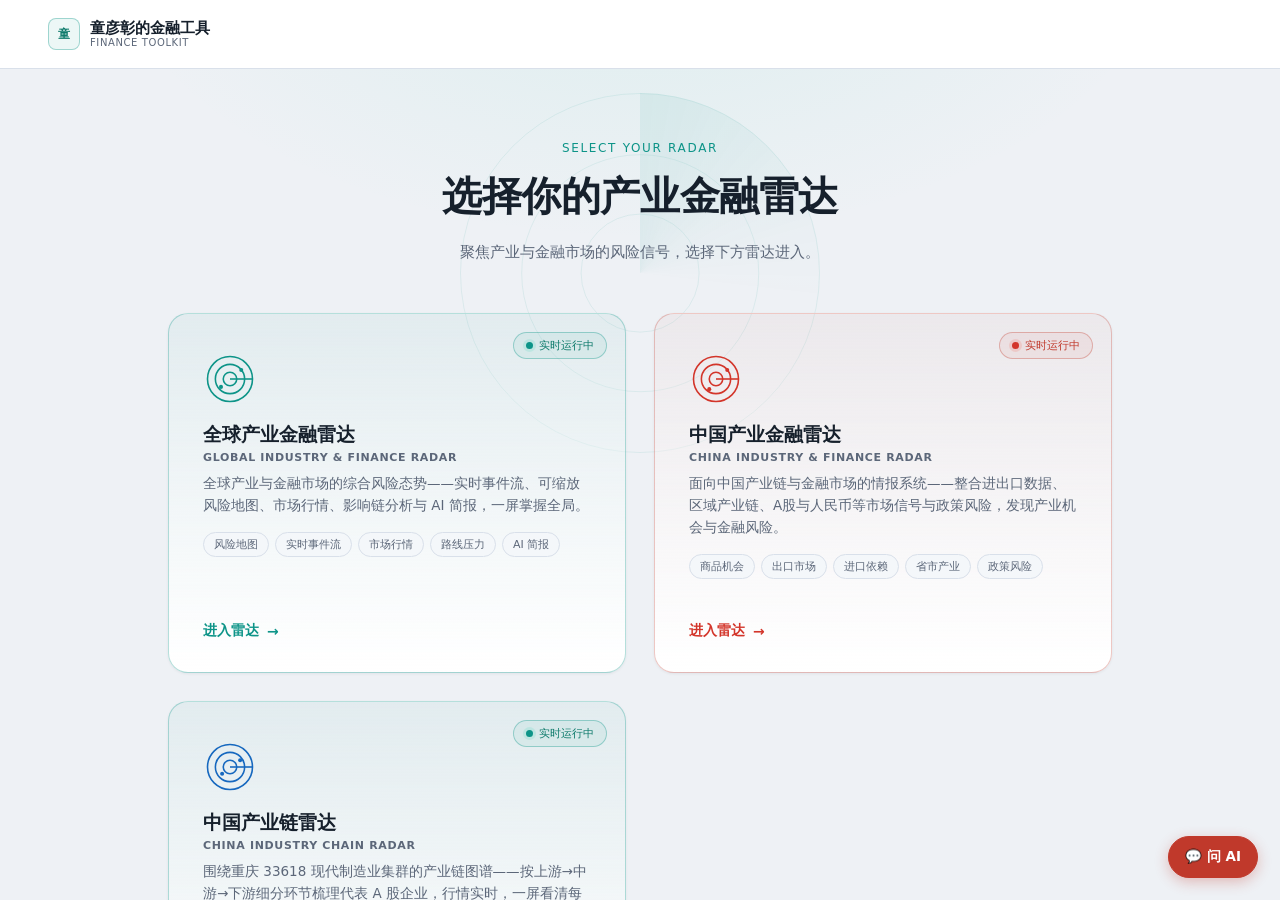
==== commit eb487ac9: "浅色主题改版 + 物理AI/人形/AI 三链大幅扩充 + 两处布局缺陷修复 一、全站切换浅色主题（方案 A 冷灰白） 以 <html data-theme=light> 驱动，深色主题令牌完全保留，删" ====
--- a/金融雷达/global-app/index.html
+++ b/金融雷达/global-app/index.html
@@ -1,5 +1,5 @@
 <!doctype html>
-<html lang="zh-CN">
+<html lang="zh-CN" data-theme="light">
   <head>
     <meta charset="UTF-8" />
     <meta name="viewport" content="width=device-width, initial-scale=1.0" />
--- a/金融雷达/global-app/styles.css
+++ b/金融雷达/global-app/styles.css
@@ -7244,3 +7244,491 @@
   .analysis-dock:not(.expanded) { overflow: visible; min-height: var(--dock); }
   .analysis-dock:not(.expanded) .dock-content { overflow: visible; }
 }
+
+/* ============================================================
+   矮窗口自适应修复（min-width:921px 且视口高度 ≤940px）
+   ------------------------------------------------------------
+   原有 max-height:940px 规则采取「整页滚动 + 面板按内容全展开」，
+   实测在 900px 窗口下整页被撑到 6000px+（地图区 2769px、分析面板
+   2459px），而 941px 以上反而是规整的一屏，行为不一致且难用。
+   另外该规则只声明 2 行，第 3 行（分析面板）落入不受约束的隐式
+   auto 行；第 1 行 .risk-overview 被锁为 minmax(440px,72vh)，
+   在矮窗口里几乎占满整屏。
+   ------------------------------------------------------------
+   修复：在全部矮窗口下恢复与大屏一致的「一屏 + 内部滚动」模型，
+   显式声明 3 行，压缩风险条并让其内部滚动，分析面板内容区自行滚动。
+   仅影响 ≤940px 的窗口，≥941px 的常规尺寸完全不受影响。
+   ============================================================ */
+@media (min-width: 921px) and (max-height: 940px) {
+  /* 注意：不要动 html/body 的 overflow —— 产业链雷达(chain.html)没有 .app-shell，
+     是需要整页滚动的长页面，全局禁滚会让其内容无法访问。
+     这里只约束 .app-shell 自身，其余页面完全不受影响。 */
+  .app-shell {
+    height: 100vh !important;
+    min-height: 0 !important;
+    overflow: hidden !important;
+    grid-template-rows: 60px calc(100vh - 60px) !important;
+  }
+
+  body { --dock: clamp(210px, 30vh, 300px); }
+
+  .workspace {
+    grid-template-rows: auto minmax(180px, 1fr) var(--dock) !important;
+  }
+
+  /* 风险态势条：压缩并内部滚动，不再霸占整屏 */
+  .risk-overview {
+    max-height: 32vh;
+    overflow-y: auto;
+  }
+
+  /* 分析面板：外壳固定高度，内容区自己滚动（原规则让它按内容无限展开） */
+  .analysis-dock:not(.expanded) {
+    overflow: hidden !important;
+    min-height: 0 !important;
+  }
+  .analysis-dock:not(.expanded) .dock-content {
+    overflow: auto !important;
+  }
+
+  .map-canvas { min-height: 150px !important; }
+  #cn-leaflet { min-height: 140px !important; }
+}
+
+/* 更矮：进一步压缩，保证地图与分析面板都还可用 */
+@media (min-width: 921px) and (max-height: 700px) {
+  body { --dock: clamp(180px, 30vh, 230px); }
+  .workspace { grid-template-rows: auto minmax(150px, 1fr) var(--dock) !important; }
+  .risk-overview { max-height: 28vh; }
+  .map-canvas { min-height: 120px !important; }
+  #cn-leaflet { min-height: 110px !important; }
+}
+
+/* 极矮（半屏窗口）：顶栏收窄，各区取最小可用值 */
+@media (min-width: 921px) and (max-height: 580px) {
+  body { --dock: clamp(160px, 30vh, 200px); }
+  .app-shell { grid-template-rows: 52px calc(100vh - 52px) !important; }
+  .topbar { height: 52px; }
+  .workspace { grid-template-rows: auto minmax(110px, 1fr) var(--dock) !important; }
+  .risk-overview { max-height: 24vh; }
+  .map-canvas { min-height: 90px !important; }
+  #cn-leaflet { min-height: 85px !important; }
+  .map-toolbar { padding-top: 6px; padding-bottom: 6px; }
+}
+
+/* ============================================================
+   浅色主题（方案 A · 冷灰白）
+   ------------------------------------------------------------
+   通过 <html data-theme="light"> 启用。深色主题完全不受影响，
+   随时可切回（去掉该属性即可）。
+   设计原则：层次靠「浅灰页底 / 纯白卡片 / 清晰描边」三段划分，
+   不靠阴影堆砌；涨红跌绿保留语义、仅加深以适配白底。
+   ============================================================ */
+:root[data-theme="light"] {
+  color-scheme: light;
+  --bg: #eef1f5;          /* 页面底：浅灰 */
+  --surface: #ffffff;     /* 卡片：纯白 */
+  --surface-2: #f4f7fa;   /* 次级填充 */
+  --surface-3: #e9eef4;   /* 三级填充 */
+  --line: #d9e0ea;        /* 描边 */
+  --line-soft: #e9eef4;   /* 弱描边 */
+  --text: #16202c;        /* 主文字：深岩灰 */
+  --muted: #5c6779;       /* 次要文字 */
+  --faint: #737f92;       /* 弱文字 */
+  --teal: #0d9488;        /* 强调（加深，白底可读） */
+  --amber: #c77d0a;
+  --red: #d3352a;         /* 涨红（色相不变，加深） */
+  --blue: #1668bf;
+  --green: #0b8a5f;       /* 跌绿（色相不变，加深） */
+}
+
+/* —— 页面骨架：网格底纹由「白线」翻为「暗线」 —— */
+:root[data-theme="light"] .app-shell {
+  background:
+    linear-gradient(rgba(22, 32, 44, 0.028) 1px, transparent 1px),
+    linear-gradient(90deg, rgba(22, 32, 44, 0.028) 1px, transparent 1px),
+    var(--bg);
+  background-size: 40px 40px;
+}
+
+/* —— 深色底专用的白色微叠加，在浅色下翻为暗色微叠加 —— */
+:root[data-theme="light"] .cq-news,
+:root[data-theme="light"] .cn-board-row,
+:root[data-theme="light"] .pa-group,
+:root[data-theme="light"] .pa-co,
+:root[data-theme="light"] .pd-stats > div {
+  background: var(--surface);
+}
+:root[data-theme="light"] .cn-fs-row {
+  border-bottom-color: var(--line-soft);
+}
+:root[data-theme="light"] .pa-layer,
+:root[data-theme="light"] .pa-sub {
+  background: var(--surface-2);
+}
+:root[data-theme="light"] .ht-radar,
+:root[data-theme="light"] .ht-radar--early,
+:root[data-theme="light"] .pa-hub {
+  background: var(--surface);
+}
+
+/* —— 阴影减淡（深色下的重阴影在浅色上会显脏） —— */
+:root[data-theme="light"] .pd-panel {
+  box-shadow: 0 16px 40px rgba(16, 24, 40, 0.16);
+  background: var(--surface);
+}
+:root[data-theme="light"] .pd-backdrop {
+  background: rgba(16, 24, 40, 0.42);
+}
+
+/* —— 地图 —— */
+:root[data-theme="light"] .map-canvas {
+  background: var(--surface-2);
+}
+:root[data-theme="light"] #cn-leaflet,
+:root[data-theme="light"] .leaflet-container {
+  background: #f7f9fc;
+}
+/* 省份名：深色文字 + 浅色描边（原为浅字+黑阴影） */
+:root[data-theme="light"] .leaflet-tooltip.cn-prov-label {
+  color: #3d4a5c;
+  text-shadow: 0 1px 2px rgba(255, 255, 255, 0.9);
+}
+:root[data-theme="light"] .leaflet-tooltip.cn-prov-label--key {
+  color: #16202c;
+}
+:root[data-theme="light"] .leaflet-tooltip.cn-hub-tip {
+  background: var(--surface);
+  color: var(--text);
+  box-shadow: 0 6px 18px rgba(16, 24, 40, 0.14);
+}
+:root[data-theme="light"] .leaflet-bar a {
+  background: var(--surface);
+  color: var(--text);
+  border-color: var(--line);
+}
+
+/* —— 品牌红在白底下加深 —— */
+:root[data-theme="light"] .brand-mark {
+  color: #c0392b !important;
+  border-color: rgba(192, 57, 43, 0.35) !important;
+  background: rgba(192, 57, 43, 0.07);
+}
+
+/* —— 浅色主题：结构面板背景覆盖 ——
+   这些面板在深色主题里是硬编码的深色 rgba（不走令牌），
+   若不覆盖，浅色下会出现「深色面板 + 深色文字」= 完全不可读。
+   这正是机械翻转会做丑的根本原因。 */
+:root[data-theme="light"] .topbar,
+:root[data-theme="light"] .risk-overview,
+:root[data-theme="light"] .map-toolbar,
+:root[data-theme="light"] .map-legend,
+:root[data-theme="light"] .insight-rail,
+:root[data-theme="light"] .event-rail,
+:root[data-theme="light"] .analysis-dock,
+:root[data-theme="light"] .market-strip,
+:root[data-theme="light"] .dock-tabs,
+:root[data-theme="light"] .map-focus,
+:root[data-theme="light"] .event-card,
+:root[data-theme="light"] .insight-card,
+:root[data-theme="light"] .brief-lead,
+:root[data-theme="light"] .detail-panel {
+  background: var(--surface) !important;
+  color: var(--text);
+}
+:root[data-theme="light"] .icon-button,
+:root[data-theme="light"] .icon-button:hover,
+:root[data-theme="light"] .event-tags span,
+:root[data-theme="light"] .detail-meta span,
+:root[data-theme="light"] .focus-score span,
+:root[data-theme="light"] .ashare-metrics strong,
+:root[data-theme="light"] .watch-scoreboard strong,
+:root[data-theme="light"] .watch-rule-list strong {
+  background: var(--surface-2) !important;
+  color: var(--text);
+  border-color: var(--line);
+}
+
+/* —— 浅色主题：深色底专用的浅色调强调色需加深 ——
+   #6fe3c8（浅青）、#e8907f（浅珊瑚）是为黑底设计的，
+   白底下对比度仅 1.5~2.4，几乎看不见。色相保留，压深到可读。 */
+:root[data-theme="light"] .market-live,
+:root[data-theme="light"] .cq-stat--live > strong,
+:root[data-theme="light"] .cq-badge.hot {
+  color: #0d7a6b !important;
+}
+:root[data-theme="light"] .eyebrow,
+:root[data-theme="light"] .cn-tier-label,
+:root[data-theme="light"] .cn-rule-org,
+:root[data-theme="light"] .cn-analyze-btn,
+:root[data-theme="light"] .cn-insight-block > b,
+:root[data-theme="light"] .cn-policy-go,
+:root[data-theme="light"] .pd-more,
+:root[data-theme="light"] .cn-news-link:hover,
+:root[data-theme="light"] .cn-focus-news a:hover {
+  color: #b03a2e !important;
+}
+/* 板块资金流「上」用的浅珊瑚同样加深，与涨红保持一致语义 */
+:root[data-theme="light"] .cn-board-flow.up {
+  color: #c0392b !important;
+}
+
+/* —— 浅色主题：涨跌色加深 ——
+   深色版 #e5564a / #3fae6d 是为黑底调的，白底下发飘、辨识度不足。
+   色相与语义完全不变（涨仍红、跌仍绿），仅压深到白底可读，
+   与东财 / 同花顺白底配色一致。 */
+:root[data-theme="light"] .cn-focus-stocks .up,
+:root[data-theme="light"] .cn-fs-row i.up,
+:root[data-theme="light"] .cn-fs-sum b.up,
+:root[data-theme="light"] .rg-avg.up,
+:root[data-theme="light"] .rg-live .up,
+:root[data-theme="light"] .pa-q.up,
+:root[data-theme="light"] .cn-board-h.up,
+
+:root[data-theme="light"] .cn-board-chg.up,
+:root[data-theme="light"] .market-change.up,
+:root[data-theme="light"] .cn-anom-row .chg.up {
+  color: #d3352a !important;
+}
+:root[data-theme="light"] .cn-focus-stocks .down,
+:root[data-theme="light"] .cn-fs-row i.down,
+:root[data-theme="light"] .cn-fs-sum b.down,
+:root[data-theme="light"] .rg-avg.down,
+:root[data-theme="light"] .rg-live .down,
+:root[data-theme="light"] .pa-q.down,
+:root[data-theme="light"] .cn-board-h.down,
+:root[data-theme="light"] .cn-board-chg.down,
+:root[data-theme="light"] .market-change.down,
+:root[data-theme="light"] .cn-anom-row .chg.down {
+  color: #0b8a5f !important;
+}
+/* 外链等零散浅色文字 */
+:root[data-theme="light"] .cn-focus-src a,
+:root[data-theme="light"] .cq-src a,
+:root[data-theme="light"] a[href*="sina"],
+:root[data-theme="light"] a[href*="eastmoney"] {
+  color: #b03a2e;
+}
+
+/* 「原文 ↗」等来源链接：用的是 --teal，白底下压深一档保证可读 */
+:root[data-theme="light"] .event-source-link,
+:root[data-theme="light"] .source-link {
+  color: #0b6b5f;
+}
+
+/* —— 浅色主题：省份聚焦面板（悬停/点击才出现，之前被可见性扫描漏掉） —— */
+:root[data-theme="light"] .map-focus {
+  background: var(--surface) !important;
+  border-color: rgba(13, 148, 136, 0.28);
+  border-left-color: var(--teal);
+  box-shadow: 0 8px 24px rgba(16, 24, 40, 0.12);
+}
+:root[data-theme="light"] #cn-focus-body > span {
+  color: var(--muted);
+}
+:root[data-theme="light"] .cn-focus-news a {
+  color: #3d4a5c;
+}
+:root[data-theme="light"] .cn-focus-news a:hover {
+  color: #b03a2e;
+}
+:root[data-theme="light"] #cn-focus-body::-webkit-scrollbar-thumb {
+  background: rgba(22, 32, 44, 0.18);
+}
+:root[data-theme="light"] .focus-score span,
+:root[data-theme="light"] .focus-category {
+  background: var(--surface-2);
+  color: var(--text);
+  border-color: var(--line);
+}
+/* 提示气泡、下拉等同为悬停态的浮层 */
+:root[data-theme="light"] .tooltip,
+:root[data-theme="light"] .tip-bubble,
+:root[data-theme="light"] .dropdown-panel,
+:root[data-theme="light"] .menu-panel {
+  background: var(--surface) !important;
+  color: var(--text);
+  border-color: var(--line);
+  box-shadow: 0 8px 24px rgba(16, 24, 40, 0.12);
+}
+
+/* —— 浅色主题：隐藏态浮层（悬停/条件出现，需全量扫描才能发现） —— */
+:root[data-theme="light"] .route-snapshot,
+:root[data-theme="light"] .toast,
+:root[data-theme="light"] .ai-fab,
+:root[data-theme="light"] .ai-launcher,
+:root[data-theme="light"] .chat-panel,
+:root[data-theme="light"] .chat-window {
+  background: var(--surface) !important;
+  color: var(--text) !important;
+  border-color: var(--line);
+  box-shadow: 0 8px 24px rgba(16, 24, 40, 0.14);
+}
+/* 「💬 问 AI」悬浮按钮：白底下用品牌红实心更醒目 */
+:root[data-theme="light"] button.ai-fab,
+:root[data-theme="light"] .ai-fab button {
+  background: #c0392b !important;
+  color: #fff !important;
+  border-color: #c0392b;
+}
+/* 深色底专用的浅色正文 #cfe0db → 浅色下转深 */
+:root[data-theme="light"] .route-snapshot span,
+:root[data-theme="light"] .route-snapshot b,
+:root[data-theme="light"] .toast span {
+  color: var(--muted) !important;
+}
+
+/* —— 浅色主题：用 id 选择的浮层（#toast / #fa-toggle 悬浮问AI按钮） —— */
+:root[data-theme="light"] #toast {
+  background: rgba(255, 255, 255, 0.98) !important;
+  color: var(--text) !important;
+  border: 1px solid var(--line);
+  box-shadow: 0 8px 24px rgba(16, 24, 40, 0.16);
+}
+:root[data-theme="light"] #fa-toggle {
+  background: #c0392b !important;
+  color: #fff !important;
+  border-color: #c0392b !important;
+  box-shadow: 0 4px 14px rgba(192, 57, 43, 0.3);
+}
+
+/* #toast 带 transition:all，过渡优先级高于 !important，需用最高特异性 + background-color 强制 */
+html[data-theme="light"] div#toast.toast {
+  background-color: rgba(255, 255, 255, 0.98) !important;
+  background-image: none !important;
+  border-color: var(--line) !important;
+  color: var(--text) !important;
+}
+
+/* ============================================================
+   浅色主题：入口页（选择你的产业金融雷达）
+   卡片原为深色半透明渐变，浅色下需转为白卡 + 浅描边。
+   ============================================================ */
+:root[data-theme="light"] .rs-card {
+  background: var(--surface);
+  border-color: var(--line);
+  box-shadow: 0 1px 3px rgba(16, 24, 40, 0.06);
+}
+:root[data-theme="light"] .rs-card:hover {
+  box-shadow: 0 8px 24px rgba(16, 24, 40, 0.12);
+}
+/* 全球雷达卡：青绿主题 */
+:root[data-theme="light"] .rs-card--active {
+  background: linear-gradient(180deg, rgba(13, 148, 136, 0.05), #ffffff);
+  border-color: rgba(13, 148, 136, 0.3);
+}
+:root[data-theme="light"] .rs-card--active:hover { border-color: var(--teal); }
+/* 中国雷达卡：品牌红主题 */
+:root[data-theme="light"] .rs-card--china {
+  background: linear-gradient(180deg, rgba(192, 57, 43, 0.045), #ffffff);
+  border-color: rgba(192, 57, 43, 0.28);
+}
+:root[data-theme="light"] .rs-card--china:hover { border-color: #c0392b; }
+:root[data-theme="light"] .rs-card--soon {
+  background: var(--surface-2);
+  border-color: var(--line);
+}
+/* 状态徽章、标签 */
+:root[data-theme="light"] .rs-status {
+  background: var(--surface);
+  border-color: var(--line);
+  color: var(--muted);
+}
+:root[data-theme="light"] .rs-status--live {
+  color: #0d7a6b;
+  border-color: rgba(13, 148, 136, 0.35);
+  background: rgba(13, 148, 136, 0.06);
+}
+:root[data-theme="light"] .rs-card--china .rs-status--live {
+  color: #c0392b;
+  border-color: rgba(192, 57, 43, 0.32);
+  background: rgba(192, 57, 43, 0.06);
+}
+:root[data-theme="light"] .rs-tag,
+:root[data-theme="light"] .rs-tags span {
+  background: var(--surface-2);
+  border-color: var(--line);
+  color: var(--muted);
+}
+/* 雷达扫描动效：深色下的发光环在白底上要压淡，否则脏 */
+:root[data-theme="light"] .rs-ring {
+  border-color: rgba(13, 148, 136, 0.16);
+}
+:root[data-theme="light"] .rs-beam {
+  background: conic-gradient(from 0deg, rgba(13, 148, 136, 0.14), rgba(13, 148, 136, 0) 28%);
+}
+:root[data-theme="light"] .rs-header {
+  background: var(--surface);
+  border-bottom: 1px solid var(--line);
+}
+:root[data-theme="light"] .rs-brand-mark {
+  background: rgba(13, 148, 136, 0.08);
+  border-color: rgba(13, 148, 136, 0.35);
+  color: #0d7a6b;
+}
+
+/* ============================================================
+   浅色主题：产业链雷达（chain.html）
+   chain-radar.css 里大量为黑底调的浅色调（#6fb7e8 天蓝、#e8a06f 浅橙、
+   #c3a6f5 浅紫等），白底下对比度仅 1.4~2.8，需整体压深。
+   涨跌语义保持：涨红、跌绿。
+   ============================================================ */
+:root[data-theme="light"] .cr-head-title .eyebrow,
+:root[data-theme="light"] .cr-pick.active b {
+  color: #1668bf;
+}
+:root[data-theme="light"] .cr-pick.active {
+  border-color: #1668bf;
+  background: rgba(22, 104, 191, 0.07);
+}
+:root[data-theme="light"] .cr-stat--lead > strong {
+  color: #b5670f;
+}
+/* 上中下游分层色条：白底下加深才看得出层级 */
+:root[data-theme="light"] .cr-layer.cr-up { border-left-color: #1668bf; }
+:root[data-theme="light"] .cr-layer.cr-mid { border-left-color: #c2740c; }
+:root[data-theme="light"] .cr-layer.cr-down { border-left-color: #0b8a5f; }
+/* 涨跌：色相不变，压深 */
+:root[data-theme="light"] .cr-stat > strong.up,
+:root[data-theme="light"] .cr-co.up .cr-co-q em {
+  color: #d3352a;
+}
+:root[data-theme="light"] .cr-stat > strong.down,
+:root[data-theme="light"] .cr-co.down .cr-co-q em {
+  color: #0b8a5f;
+}
+/* 企业阶段徽章 */
+:root[data-theme="light"] .cr-un.uni .cr-co-tag,
+:root[data-theme="light"] .cr-stat > strong.uni {
+  color: #6b3fc9;
+  background: rgba(107, 63, 201, 0.09);
+}
+:root[data-theme="light"] .cr-un.us .cr-co-tag {
+  color: #3949c0;
+  background: rgba(57, 73, 192, 0.09);
+}
+:root[data-theme="light"] .cr-un.ipo .cr-co-tag {
+  color: #b5780f;
+  background: rgba(181, 120, 15, 0.1);
+}
+:root[data-theme="light"] .cr-tierbadge,
+:root[data-theme="light"] .cr-intel-cue {
+  color: var(--muted);
+}
+:root[data-theme="light"] .cr-node,
+:root[data-theme="light"] .cr-co,
+:root[data-theme="light"] .cr-layer,
+:root[data-theme="light"] .cr-stat {
+  background: var(--surface);
+  border-color: var(--line);
+}
+
+/* 港股等未覆盖的企业标签 */
+:root[data-theme="light"] .cr-co-tag {
+  color: #1668bf;
+  background: rgba(22, 104, 191, 0.08);
+}
+:root[data-theme="light"] .cr-un.hk .cr-co-tag {
+  color: #1668bf;
+  background: rgba(22, 104, 191, 0.08);
+}
